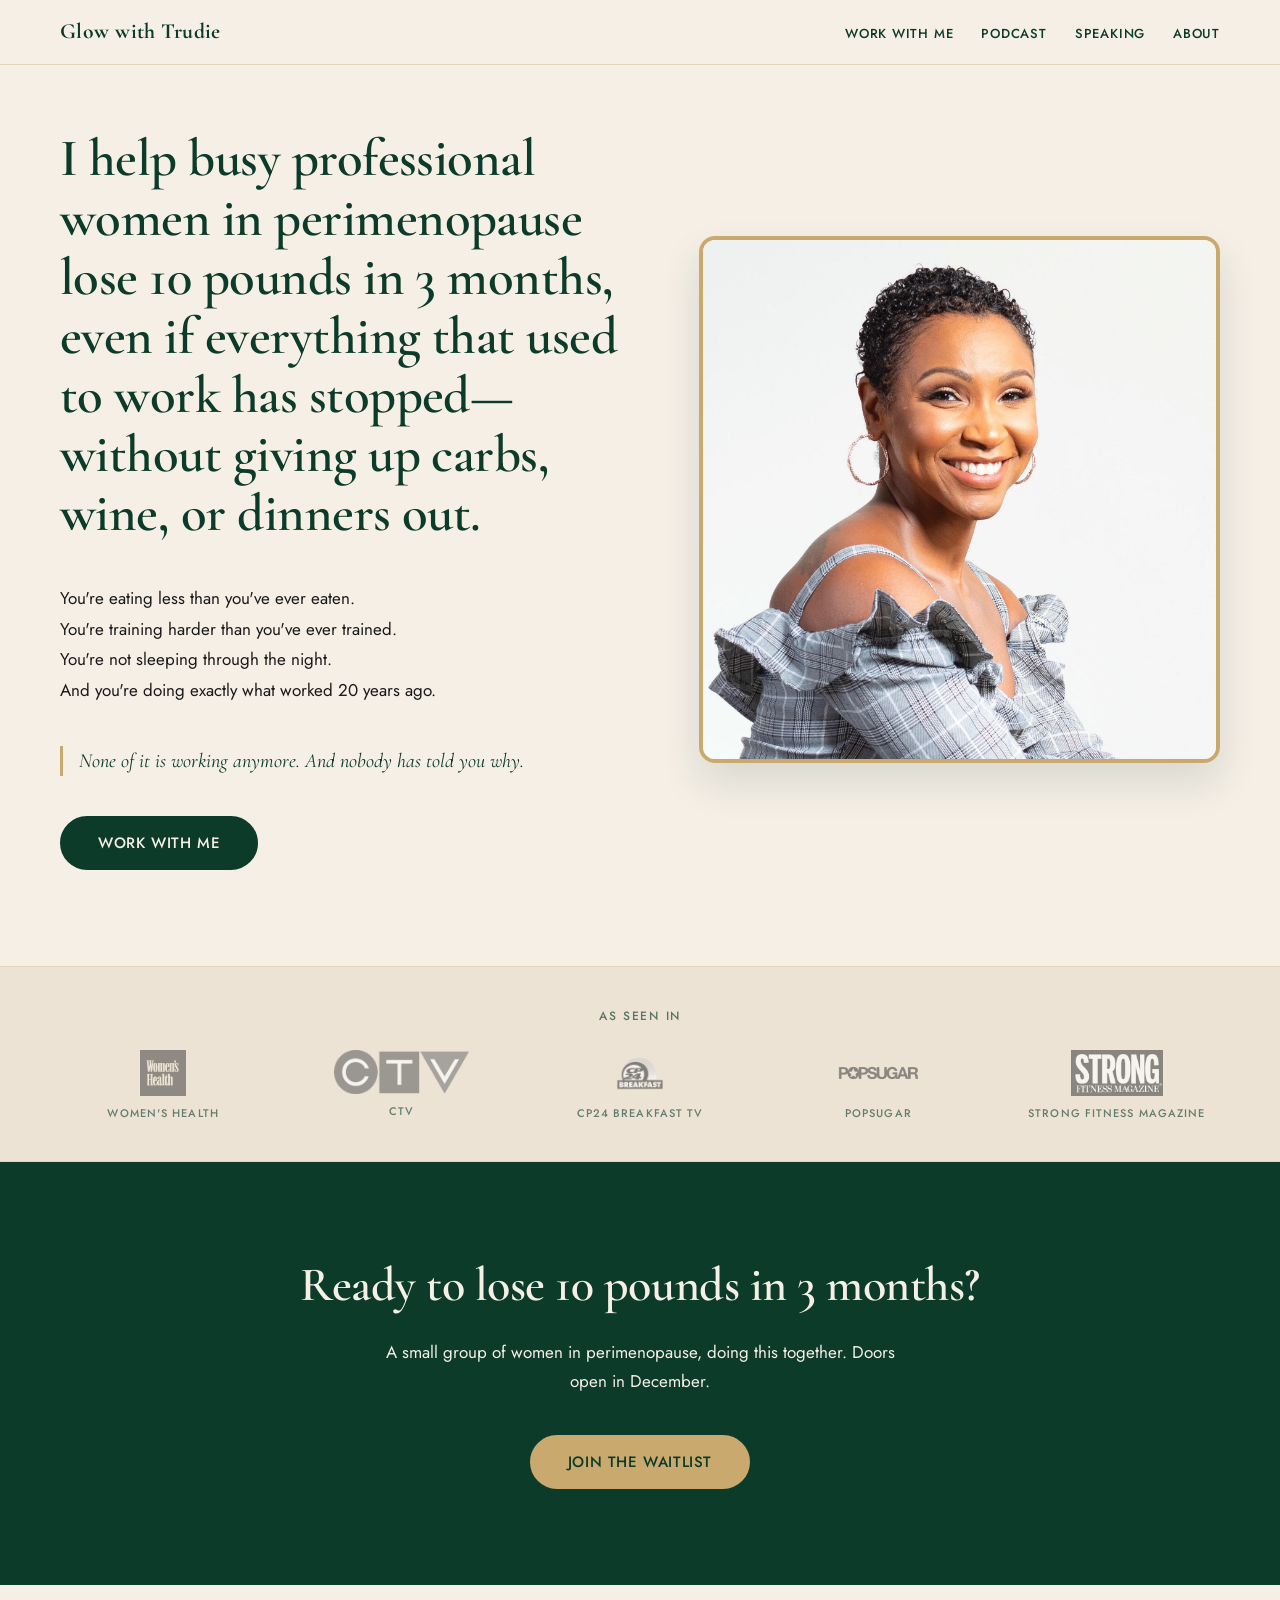
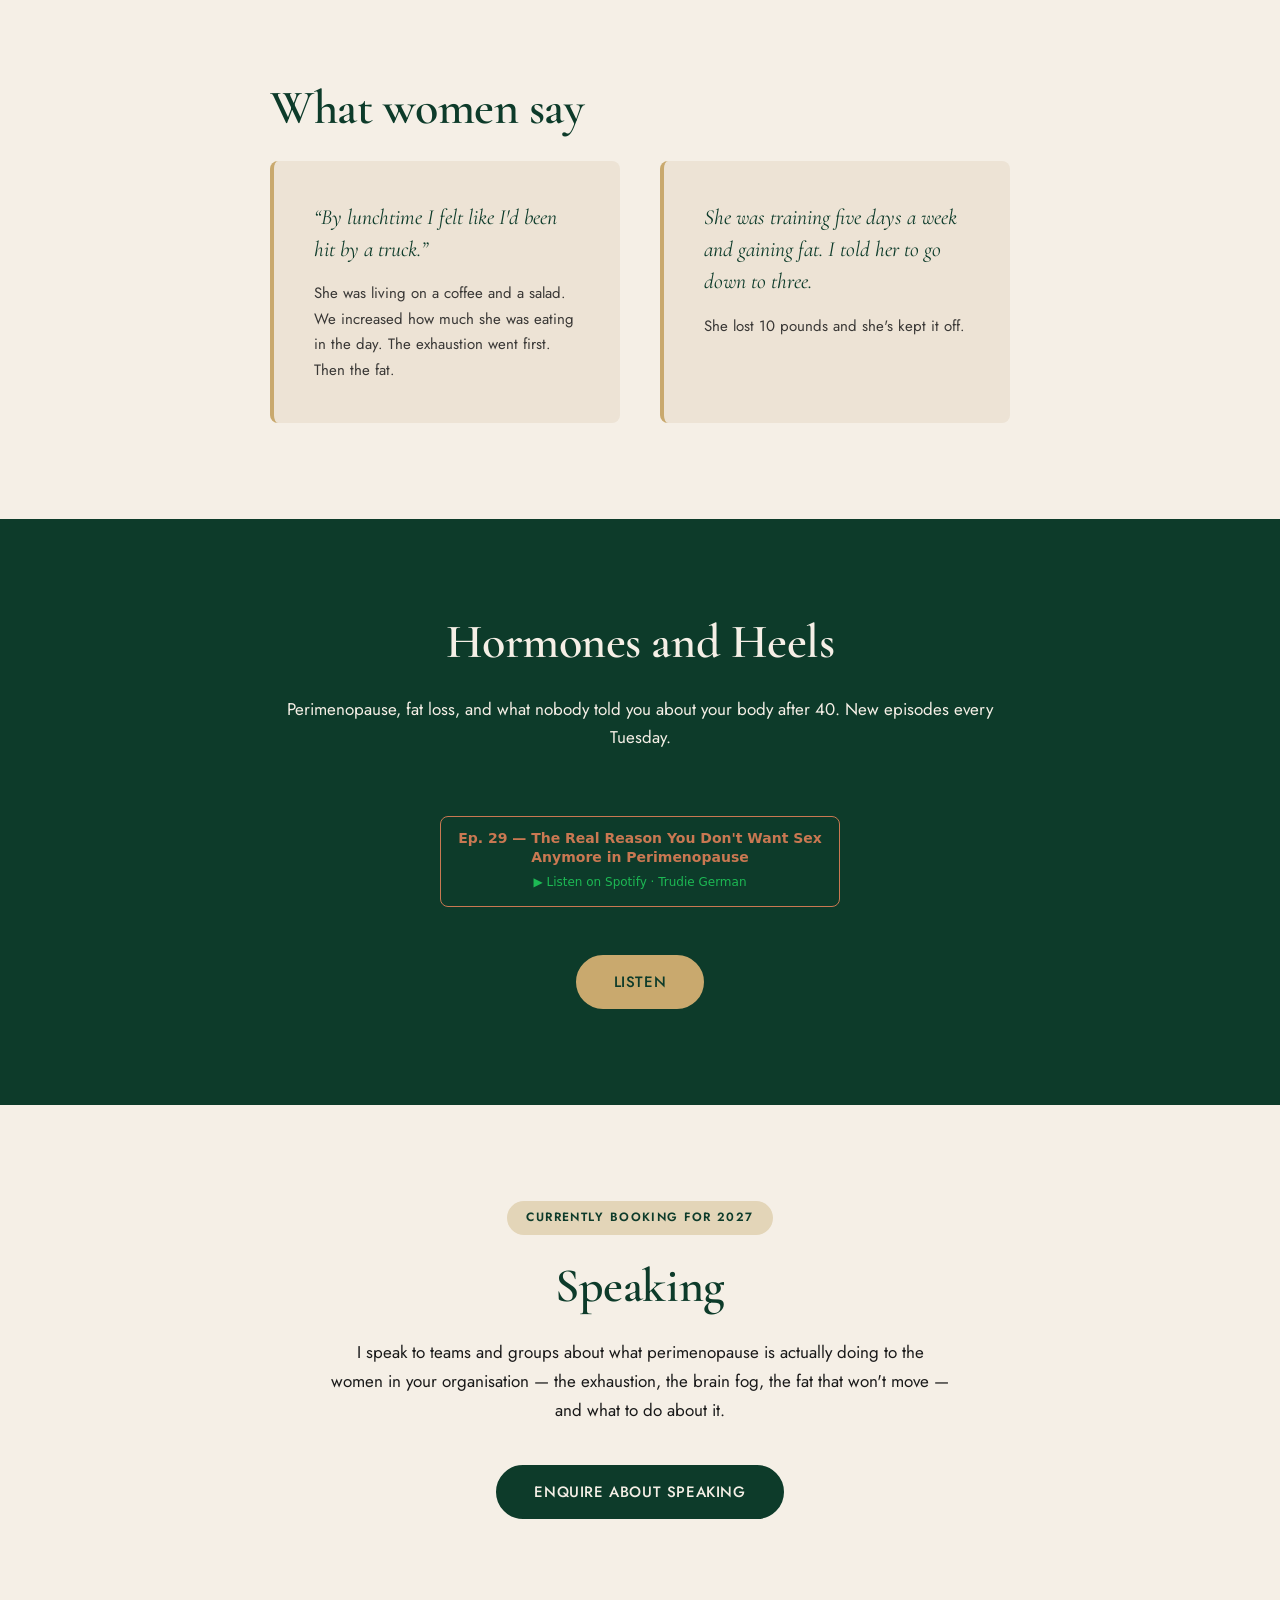
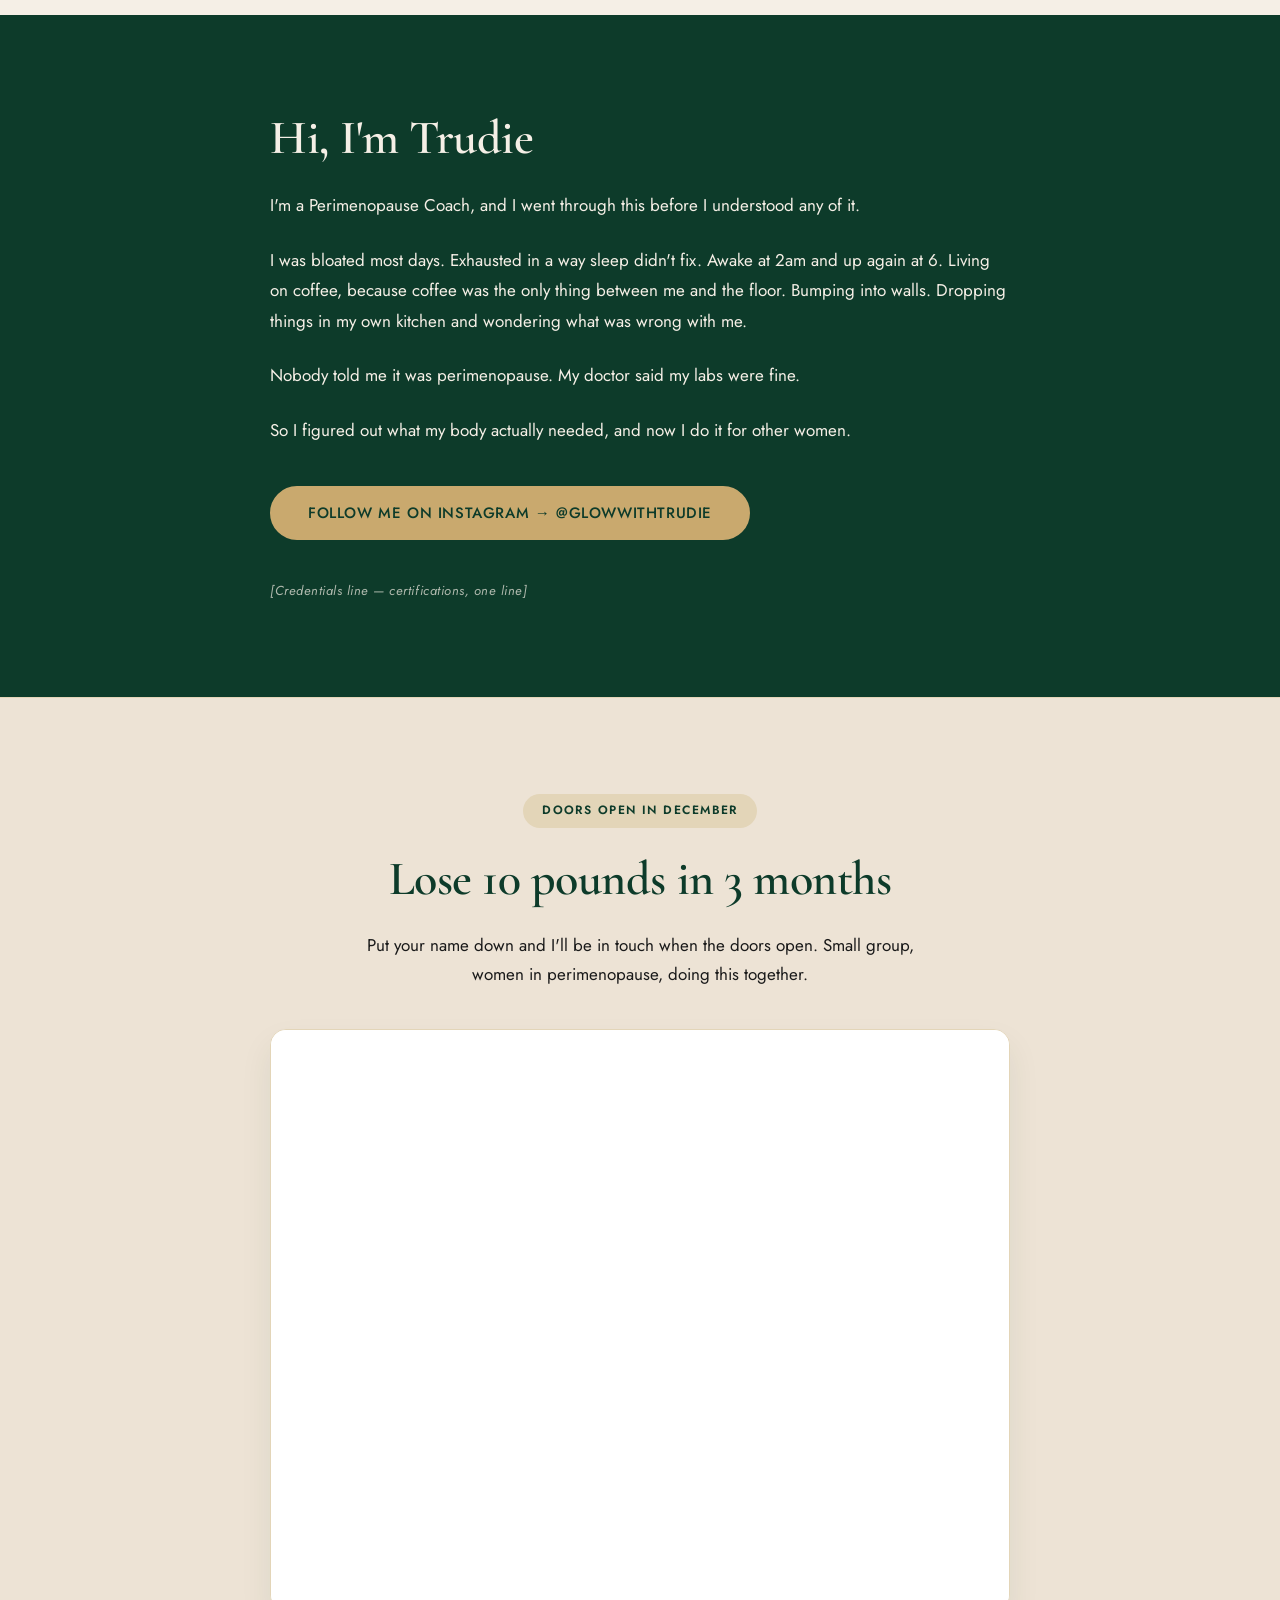
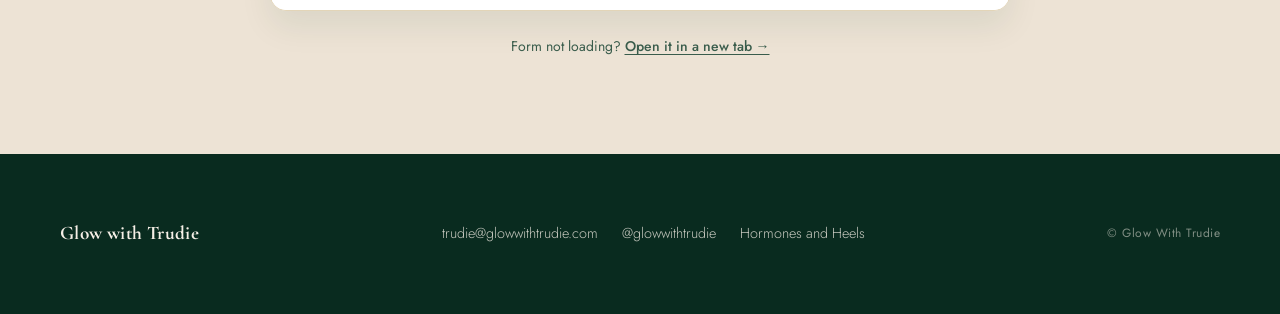
==== index.html @ 0bc94baf "Add files via upload" ====
<!DOCTYPE html>
<html lang="en">
<head>
  <meta charset="UTF-8" />
  <meta name="viewport" content="width=device-width, initial-scale=1.0" />
  <title>Glow With Trudie — Perimenopause Coaching for Busy Professional Women</title>
  <meta name="description" content="Perimenopause coaching for busy professional women who are eating less and gaining fat. Lose 10 pounds in 3 months without giving up carbs, wine or dinners out." />

  <!-- Google Fonts -->
  <link rel="preconnect" href="https://fonts.googleapis.com" />
  <link rel="preconnect" href="https://fonts.gstatic.com" crossorigin />
  <link href="https://fonts.googleapis.com/css2?family=Cormorant+Garamond:ital,wght@0,400;0,600;0,700;1,400&family=Jost:wght@300;400;500;600&display=swap" rel="stylesheet" />

  <link rel="stylesheet" href="styles.css" />
</head>
<body>

  <!-- ========== NAVIGATION ========== -->
  <header class="site-header">
    <nav class="nav container" aria-label="Main navigation">
      <a href="#hero" class="nav-logo">Glow with Trudie</a>
      <button class="nav-toggle" aria-label="Toggle menu" aria-expanded="false">
        <span></span><span></span><span></span>
      </button>
      <ul class="nav-links" id="navLinks">
        <li><a href="#work-with-me">Work with me</a></li>
        <li><a href="#podcast">Podcast</a></li>
        <li><a href="#speaking">Speaking</a></li>
        <li><a href="#about">About</a></li>
      </ul>
    </nav>
  </header>

  <main>

    <!-- ========== 1 · HERO ========== -->
    <section class="hero" id="hero">
      <div class="container hero-grid">

        <div class="hero-copy">
          <h1 class="hero-headline">
            I help busy professional women in perimenopause lose 10 pounds in 3 months, even if everything that used to work has stopped&mdash;without giving up carbs, wine, or dinners out.
          </h1>

          <div class="hero-pain-points">
            <p>You're eating less than you've ever eaten.</p>
            <p>You're training harder than you've ever trained.</p>
            <p>You're not sleeping through the night.</p>
            <p>And you're doing exactly what worked 20 years ago.</p>
          </div>

          <p class="hero-close">None of it is working anymore. And nobody has told you why.</p>

          <a href="#join-form" class="btn btn-primary">Work with me</a>
        </div>

        <div class="hero-image">
          <img src="trudie.jpg" alt="Trudie, Perimenopause Coach" loading="eager" />
        </div>

      </div>
    </section>

    <!-- ========== 2 · AS SEEN IN ========== -->
    <section class="as-seen-in">
      <div class="container">
        <p class="as-seen-in-label">As seen in</p>

        <div class="logo-row">
          <figure class="logo-figure">
            <img class="logo-item" src="womens-health-mag.png" alt="Women's Health" loading="lazy" decoding="async" />
            <figcaption>Women's Health</figcaption>
          </figure>

          <figure class="logo-figure">
            <img class="logo-item" src="CTV.png" alt="CTV" loading="lazy" decoding="async" />
            <figcaption>CTV</figcaption>
          </figure>

          <figure class="logo-figure">
            <img class="logo-item" src="cp24_breakfast.png" alt="CP24 Breakfast TV" loading="lazy" decoding="async" />
            <figcaption>CP24 Breakfast TV</figcaption>
          </figure>

          <figure class="logo-figure">
            <img class="logo-item" src="PopSugar-Logo.png" alt="PopSugar" loading="lazy" decoding="async" />
            <figcaption>PopSugar</figcaption>
          </figure>

          <figure class="logo-figure">
            <img class="logo-item" src="strong_fitness.png" alt="Strong Fitness Magazine" loading="lazy" decoding="async" />
            <figcaption>Strong Fitness Magazine</figcaption>
          </figure>
        </div>
      </div>
    </section>

    <!-- ========== 3 · WORK WITH ME ========== -->
    <section class="work-with-me section-green" id="work-with-me">
      <div class="container narrow">
        <h2 class="section-headline">Ready to lose 10 pounds in 3 months?</h2>
        <p class="section-body">
          A small group of women in perimenopause, doing this together. Doors open in December.
        </p>
        <a href="#join-form" class="btn btn-primary">Join the waitlist</a>
      </div>
    </section>

    <!-- ========== 4 · WHAT WOMEN SAY ========== -->
    <section class="testimonials" id="testimonials">
      <div class="container narrow">
        <h2 class="section-headline">What women say</h2>

        <div class="testimonial-grid">
          <figure class="testimonial-card">
            <blockquote>
              &ldquo;By lunchtime I felt like I'd been hit by a truck.&rdquo;
            </blockquote>
            <figcaption>
              She was living on a coffee and a salad. We increased how much she was eating in the day. The exhaustion went first. Then the fat.
            </figcaption>
          </figure>

          <figure class="testimonial-card">
            <blockquote>
              She was training five days a week and gaining fat. I told her to go down to three.
            </blockquote>
            <figcaption>
              She lost 10 pounds and she's kept it off.
            </figcaption>
          </figure>
        </div>
      </div>
    </section>

    <!-- ========== 5 · HORMONES AND HEELS ========== -->
    <section class="podcast section-green" id="podcast">
      <div class="container narrow">
        <h2 class="section-headline">Hormones and Heels</h2>
        <p class="section-body">
          Perimenopause, fat loss, and what nobody told you about your body after 40. New episodes every Tuesday.
        </p>

        <!-- Latest episode card (live link to Spotify) -->
        <div class="podcast-episode">
          <div style="display:flex; justify-content:center; padding:24px 16px;">
            <a href="https://creators.spotify.com/pod/profile/trudie-german1/episodes/Episode--29-The-Real-Reason-You-Dont-Want-Sex-Anymore-in-Perimenopause-Its-Not-What-You-Think-e3mso1c" target="_blank" rel="noopener" style="display:block; padding:12px 16px; border:1px solid #c97852; border-radius:8px;
                      font-family:system-ui,sans-serif; text-decoration:none; color:#c97852;
                      width:100%; max-width:400px; box-sizing:border-box;">
              <strong style="display:block; font-size:14px; line-height:1.3;">
                Ep. 29 — The Real Reason You Don't Want Sex Anymore in Perimenopause
              </strong>
              <span style="font-size:12px; color:#1DB954;">
                ▶ Listen on Spotify · Trudie German
              </span>
            </a>
          </div>
        </div>

        <a href="https://podcasts.apple.com/us/podcast/empowering-women-in-menopause/id1722339978"
           class="btn btn-gold"
           target="_blank"
           rel="noopener">Listen</a>
      </div>
    </section>

    <!-- ========== 6 · SPEAKING ========== -->
    <section class="speaking" id="speaking">
      <div class="container narrow">
        <p class="availability-badge">Currently booking for 2027</p>
        <h2 class="section-headline">Speaking</h2>
        <p class="section-body">
          I speak to teams and groups about what perimenopause is actually doing to the women in your organisation &mdash; the exhaustion, the brain fog, the fat that won't move &mdash; and what to do about it.
        </p>
        <a href="mailto:trudie@glowwithtrudie.com?subject=Speaking%20Enquiry" class="btn btn-primary">Enquire about speaking</a>
      </div>
    </section>

    <!-- ========== 7 · HI, I'M TRUDIE ========== -->
    <section class="about section-green" id="about">
      <div class="container narrow">
        <h2 class="section-headline">Hi, I'm Trudie</h2>

        <div class="about-story">
          <p>I'm a Perimenopause Coach, and I went through this before I understood any of it.</p>
          <p>
            I was bloated most days. Exhausted in a way sleep didn't fix. Awake at 2am and up again at 6. Living on coffee, because coffee was the only thing between me and the floor. Bumping into walls. Dropping things in my own kitchen and wondering what was wrong with me.
          </p>
          <p>
            Nobody told me it was perimenopause. My doctor said my labs were fine.
          </p>
          <p>
            So I figured out what my body actually needed, and now I do it for other women.
          </p>
        </div>

        <a href="https://instagram.com/glowwithtrudie" class="btn btn-gold" target="_blank" rel="noopener">Follow me on Instagram &rarr; @glowwithtrudie</a>

        <p class="credentials-line">
          <!-- Replace with actual credentials, e.g. Certified Perimenopause Coach · NASM-CPT · Precision Nutrition L1 -->
          [Credentials line &mdash; certifications, one line]
        </p>
      </div>
    </section>

    <!-- ========== 8 · JOIN THE WAITLIST (FORM EMBED) ========== -->
    <section class="join-section" id="join-form">
      <div class="container narrow">
        <p class="availability-badge">Doors open in December</p>
        <h2 class="section-headline">Lose 10 pounds in 3 months</h2>
        <p class="section-body">
          Put your name down and I'll be in touch when the doors open. Small group, women in perimenopause, doing this together.
        </p>

        <div class="form-embed">
          <iframe
            src="https://glow-with-trudie.kit.com/lose-10lbs-in-3months"
            title="Join the Glow With Trudie waitlist"
            loading="lazy"
            referrerpolicy="no-referrer-when-downgrade"
            allowtransparency="true"></iframe>
        </div>

        <p class="form-fallback">
          Form not loading?
          <a href="https://glow-with-trudie.kit.com/lose-10lbs-in-3months"
             target="_blank"
             rel="noopener">Open it in a new tab &rarr;</a>
        </p>
      </div>
    </section>

  </main>

  <!-- ========== 9 · FOOTER ========== -->
  <footer class="site-footer">
    <div class="container footer-grid">
      <div class="footer-brand">
        <p class="footer-logo">Glow with Trudie</p>
      </div>
      <div class="footer-links">
        <a href="mailto:trudie@glowwithtrudie.com">trudie@glowwithtrudie.com</a>
        <a href="https://instagram.com/glowwithtrudie" target="_blank" rel="noopener">@glowwithtrudie</a>
        <a href="#podcast">Hormones and Heels</a>
      </div>
      <p class="footer-copy">&copy; Glow With Trudie</p>
    </div>
  </footer>

  <script>
    // Simple mobile nav toggle
    const toggle = document.querySelector('.nav-toggle');
    const links  = document.getElementById('navLinks');
    toggle.addEventListener('click', () => {
      const open = links.classList.toggle('open');
      toggle.setAttribute('aria-expanded', open);
    });

    // Close mobile menu after clicking a link
    links.querySelectorAll('a').forEach(link => {
      link.addEventListener('click', () => {
        links.classList.remove('open');
        toggle.setAttribute('aria-expanded', false);
      });
    });
  </script>
</body>
</html>
---- styles.css ----
/* ============================================================
   GLOW WITH TRUDIE — Landing Page Styles
   Brand: Forest Green #0D3B2A · Warm Gold #C9A96E · Soft Cream #F5EFE6
   Type:  Cormorant Garamond (headlines) · Jost (body/UI)
   ============================================================ */

/* ---------- 1. RESET & TOKENS ---------- */
*,
*::before,
*::after {
  box-sizing: border-box;
  margin: 0;
  padding: 0;
}

:root {
  --forest: #0D3B2A;
  --forest-deep: #092B1F;
  --gold: #C9A96E;
  --gold-soft: #E3D5B8;
  --cream: #F5EFE6;
  --cream-dark: #EDE3D5;
  --ink: #1A1A1A;

  --font-display: "Cormorant Garamond", Georgia, serif;
  --font-body: "Jost", "Helvetica Neue", Arial, sans-serif;

  --container: 1200px;
  --container-narrow: 780px;

  --radius: 8px;
  --radius-lg: 16px;

  --space-xs: 0.5rem;
  --space-sm: 1rem;
  --space-md: 1.5rem;
  --space-lg: 2.5rem;
  --space-xl: 4rem;
  --space-2xl: 6rem;

  --transition: 0.25s ease;
}

html {
  scroll-behavior: smooth;
}

body {
  font-family: var(--font-body);
  font-weight: 400;
  font-size: 1.0625rem;
  line-height: 1.65;
  color: var(--ink);
  background-color: var(--cream);
  -webkit-font-smoothing: antialiased;
}

img {
  max-width: 100%;
  height: auto;
  display: block;
}

a {
  color: inherit;
  text-decoration: none;
}

/* Offset for the sticky header when jumping to an anchor */
section[id],
[id="join-form"] {
  scroll-margin-top: 86px;
}

/* ---------- 2. UTILITIES ---------- */
.container {
  width: 100%;
  max-width: var(--container);
  margin-inline: auto;
  padding-inline: 1.25rem;
}

.narrow {
  max-width: var(--container-narrow);
}

.section-green {
  background-color: var(--forest);
  color: var(--cream);
}

.section-green .section-headline,
.section-green .section-body {
  color: var(--cream);
}

.section-headline {
  font-family: var(--font-display);
  font-weight: 600;
  font-size: clamp(2rem, 5vw, 3rem);
  line-height: 1.15;
  letter-spacing: -0.01em;
  margin-bottom: var(--space-md);
  color: var(--forest);
}

.section-body {
  font-size: 1.0625rem;
  line-height: 1.7;
  margin-bottom: var(--space-lg);
  color: var(--ink);
}

/* ---------- 3. BUTTONS ---------- */
.btn {
  display: inline-block;
  font-family: var(--font-body);
  font-weight: 500;
  font-size: 0.9375rem;
  letter-spacing: 0.04em;
  text-transform: uppercase;
  padding: 1rem 2.25rem;
  border-radius: 50px;
  border: 2px solid transparent;
  cursor: pointer;
  transition: background-color var(--transition), color var(--transition),
              border-color var(--transition), transform var(--transition);
  text-align: center;
  line-height: 1.2;
}

.btn:hover {
  transform: translateY(-2px);
}

.btn-primary {
  background-color: var(--forest);
  color: var(--cream);
  border-color: var(--forest);
}

.btn-primary:hover {
  background-color: var(--forest-deep);
  border-color: var(--forest-deep);
}

.section-green .btn-primary {
  background-color: var(--gold);
  color: var(--forest);
  border-color: var(--gold);
}

.section-green .btn-primary:hover {
  background-color: #d6b97e;
  border-color: #d6b97e;
}

.btn-gold {
  background-color: var(--gold);
  color: var(--forest);
  border-color: var(--gold);
}

.btn-gold:hover {
  background-color: #d6b97e;
  border-color: #d6b97e;
}

/* ---------- 4. NAVIGATION ---------- */
.site-header {
  position: sticky;
  top: 0;
  z-index: 100;
  background-color: var(--cream);
  border-bottom: 1px solid var(--gold-soft);
}

.nav {
  display: flex;
  align-items: center;
  justify-content: space-between;
  padding-block: 0.9rem;
}

.nav-logo {
  font-family: var(--font-display);
  font-weight: 700;
  font-size: 1.35rem;
  letter-spacing: 0.02em;
  color: var(--forest);
}

.nav-links {
  list-style: none;
  display: flex;
  gap: 1.75rem;
}

.nav-links a {
  font-family: var(--font-body);
  font-weight: 500;
  font-size: 0.8125rem;
  letter-spacing: 0.06em;
  text-transform: uppercase;
  color: var(--forest);
  transition: color var(--transition);
  position: relative;
}

.nav-links a::after {
  content: "";
  position: absolute;
  left: 0;
  bottom: -4px;
  width: 0;
  height: 2px;
  background-color: var(--gold);
  transition: width var(--transition);
}

.nav-links a:hover {
  color: var(--gold);
}

.nav-links a:hover::after {
  width: 100%;
}

/* Mobile menu toggle */
.nav-toggle {
  display: none;
  flex-direction: column;
  gap: 5px;
  background: none;
  border: none;
  cursor: pointer;
  padding: 0.4rem;
}

.nav-toggle span {
  display: block;
  width: 24px;
  height: 2px;
  background-color: var(--forest);
  transition: var(--transition);
}

/* ---------- 5. HERO ---------- */
.hero {
  background-color: var(--cream);
  padding-block: var(--space-xl) var(--space-2xl);
}

.hero-grid {
  display: grid;
  grid-template-columns: 1fr;
  gap: var(--space-lg);
  align-items: center;
}

.hero-headline {
  font-family: var(--font-display);
  font-weight: 600;
  font-size: clamp(1.9rem, 4.8vw, 3.1rem);
  line-height: 1.12;
  letter-spacing: -0.01em;
  color: var(--forest);
  margin-bottom: var(--space-lg);
}

.hero-pain-points {
  margin-bottom: var(--space-lg);
}

.hero-pain-points p {
  font-family: var(--font-body);
  font-size: 1.0625rem;
  line-height: 1.8;
  color: var(--ink);
}

.hero-close {
  font-family: var(--font-display);
  font-style: italic;
  font-size: 1.25rem;
  line-height: 1.5;
  color: var(--forest);
  margin-bottom: var(--space-lg);
  padding-left: 1rem;
  border-left: 3px solid var(--gold);
}

.hero-image {
  order: -1; /* photo above the fold on mobile */
}

.hero-image img {
  width: 100%;
  max-height: 520px;
  object-fit: cover;
  object-position: center top;
  border-radius: var(--radius-lg);
  border: 4px solid var(--gold);
  box-shadow: 0 20px 40px rgba(13, 59, 42, 0.12);
}

/* ---------- 6. AS SEEN IN ---------- */
.as-seen-in {
  background-color: var(--cream-dark);
  padding-block: var(--space-lg);
  border-top: 1px solid var(--gold-soft);
  border-bottom: 1px solid var(--gold-soft);
}

.as-seen-in-label {
  text-align: center;
  font-family: var(--font-body);
  font-size: 0.75rem;
  font-weight: 500;
  letter-spacing: 0.14em;
  text-transform: uppercase;
  color: var(--forest);
  opacity: 0.65;
  margin-bottom: var(--space-md);
}

/* Label → logo → outlet name, per logo */
.logo-row {
  display: grid;
  grid-template-columns: repeat(2, minmax(0, 1fr));
  gap: 1.75rem 1.5rem;
  align-items: start;
  justify-items: center;
}

.logo-figure {
  display: flex;
  flex-direction: column;
  align-items: center;
  gap: 0.6rem;
  width: 100%;
  text-align: center;
}

.logo-item {
  width: 100%;
  max-width: 150px;
  max-height: 50px;
  height: auto;
  object-fit: contain;
  filter: grayscale(1);
  opacity: 0.6;
  transition: opacity var(--transition);
}

.logo-figure:hover .logo-item {
  opacity: 0.95;
}

.logo-figure figcaption {
  font-family: var(--font-body);
  font-size: 0.6875rem;
  font-weight: 500;
  letter-spacing: 0.1em;
  text-transform: uppercase;
  line-height: 1.4;
  color: var(--forest);
  opacity: 0.6;
}

/* ---------- 7. WORK WITH ME ---------- */
.work-with-me {
  padding-block: var(--space-2xl);
  text-align: center;
}

.work-with-me .section-body {
  max-width: 540px;
  margin-inline: auto;
}

/* ---------- 8. TESTIMONIALS ---------- */
.testimonials {
  padding-block: var(--space-2xl);
  background-color: var(--cream);
}

.testimonial-grid {
  display: grid;
  grid-template-columns: 1fr;
  gap: var(--space-lg);
}

.testimonial-card {
  background-color: var(--cream-dark);
  border-left: 4px solid var(--gold);
  border-radius: var(--radius);
  padding: var(--space-lg);
}

.testimonial-card blockquote {
  font-family: var(--font-display);
  font-style: italic;
  font-size: 1.35rem;
  line-height: 1.5;
  color: var(--forest);
  margin-bottom: var(--space-sm);
}

.testimonial-card figcaption {
  font-family: var(--font-body);
  font-size: 0.9375rem;
  line-height: 1.7;
  color: var(--ink);
  opacity: 0.85;
}

/* ---------- 9. PODCAST ---------- */
.podcast {
  padding-block: var(--space-2xl);
  text-align: center;
}

.podcast-episode {
  margin-bottom: var(--space-md);
}

/* ---------- 10. SPEAKING ---------- */
.speaking {
  padding-block: var(--space-2xl);
  background-color: var(--cream);
  text-align: center;
}

.availability-badge {
  display: inline-block;
  font-family: var(--font-body);
  font-size: 0.75rem;
  font-weight: 600;
  letter-spacing: 0.12em;
  text-transform: uppercase;
  color: var(--forest);
  background-color: var(--gold-soft);
  padding: 0.45rem 1.2rem;
  border-radius: 50px;
  margin-bottom: var(--space-md);
}

.speaking .section-body {
  max-width: 620px;
  margin-inline: auto;
}

/* ---------- 11. ABOUT ---------- */
.about {
  padding-block: var(--space-2xl);
}

.about-story {
  margin-bottom: var(--space-lg);
}

.about-story p {
  font-family: var(--font-body);
  font-size: 1.0625rem;
  line-height: 1.8;
  margin-bottom: var(--space-md);
}

.credentials-line {
  margin-top: var(--space-lg);
  font-size: 0.8125rem;
  letter-spacing: 0.04em;
  opacity: 0.7;
  font-style: italic;
}

/* ---------- 12. JOIN / FORM EMBED ---------- */
.join-section {
  padding-block: var(--space-2xl);
  background-color: var(--cream-dark);
  border-top: 1px solid var(--gold-soft);
  text-align: center;
}

.join-section .section-body {
  max-width: 560px;
  margin-inline: auto;
}

.form-embed {
  margin-top: var(--space-md);
  background-color: #ffffff;
  border: 1px solid var(--gold-soft);
  border-radius: var(--radius-lg);
  overflow: hidden;
  box-shadow: 0 16px 32px rgba(13, 59, 42, 0.08);
}

.form-embed iframe {
  display: block;
  width: 100%;
  min-height: 620px;
  border: 0;
  background-color: #ffffff;
}

.form-fallback {
  margin-top: var(--space-md);
  font-family: var(--font-body);
  font-size: 0.875rem;
  color: var(--forest);
  opacity: 0.8;
}

.form-fallback a {
  color: var(--forest);
  font-weight: 500;
  text-decoration: underline;
  text-underline-offset: 3px;
}

.form-fallback a:hover {
  color: var(--gold);
}

/* ---------- 13. FOOTER ---------- */
.site-footer {
  background-color: var(--forest-deep);
  color: var(--cream);
  padding-block: var(--space-xl);
  font-size: 0.9rem;
}

.footer-grid {
  display: flex;
  flex-direction: column;
  gap: var(--space-md);
  text-align: center;
  align-items: center;
}

.footer-logo {
  font-family: var(--font-display);
  font-weight: 700;
  font-size: 1.2rem;
  letter-spacing: 0.02em;
}

.footer-links {
  display: flex;
  flex-wrap: wrap;
  justify-content: center;
  gap: 0.75rem 1.5rem;
}

.footer-links a {
  color: var(--cream);
  opacity: 0.8;
  transition: opacity var(--transition);
  font-weight: 300;
}

.footer-links a:hover {
  opacity: 1;
  color: var(--gold);
}

.footer-copy {
  font-size: 0.75rem;
  opacity: 0.5;
  letter-spacing: 0.04em;
}

/* ---------- 14. MOBILE NAV (small screens) ---------- */
@media (max-width: 700px) {
  .nav-toggle {
    display: flex;
  }

  .nav-links {
    position: absolute;
    top: 100%;
    left: 0;
    right: 0;
    background-color: var(--cream);
    flex-direction: column;
    align-items: center;
    gap: 0;
    padding: 1rem 0;
    border-bottom: 1px solid var(--gold-soft);
    transform: translateY(-120%);
    opacity: 0;
    pointer-events: none;
    transition: transform var(--transition), opacity var(--transition);
  }

  .nav-links.open {
    transform: translateY(0);
    opacity: 1;
    pointer-events: auto;
  }

  .nav-links li {
    width: 100%;
    text-align: center;
  }

  .nav-links a {
    display: block;
    padding: 0.9rem 1rem;
    font-size: 0.875rem;
  }

  .form-embed iframe {
    min-height: 700px;
  }
}

/* ---------- 15. DESKTOP LAYOUT (≥ 768px) ---------- */
@media (min-width: 768px) {
  .hero-grid {
    grid-template-columns: 1fr 1fr;
    gap: var(--space-xl);
  }

  .hero-image {
    order: 0;
  }

  .hero-image img {
    max-height: 600px;
  }

  /* One greyscale row of five logo + caption pairs */
  .logo-row {
    grid-template-columns: repeat(5, minmax(0, 1fr));
    gap: clamp(1rem, 2.5vw, 2rem);
  }

  .logo-item {
    max-width: 135px;
    max-height: 46px;
  }

  .testimonial-grid {
    grid-template-columns: 1fr 1fr;
  }

  .footer-grid {
    flex-direction: row;
    justify-content: space-between;
    text-align: left;
  }

  .footer-links {
    justify-content: flex-start;
  }

  .section-headline {
    font-size: 3rem;
  }
}

/* ---------- 16. LARGE DESKTOP ---------- */
@media (min-width: 1024px) {
  .hero-grid {
    grid-template-columns: 1.05fr 0.95fr;
  }

  .hero-headline {
    font-size: 3.3rem;
  }

  .form-embed iframe {
    min-height: 580px;
  }
}

/* ---------- 17. REDUCED MOTION ---------- */
@media (prefers-reduced-motion: reduce) {
  *,
  *::before,
  *::after {
    animation-duration: 0.01ms !important;
    transition-duration: 0.01ms !important;
    scroll-behavior: auto !important;
  }
}
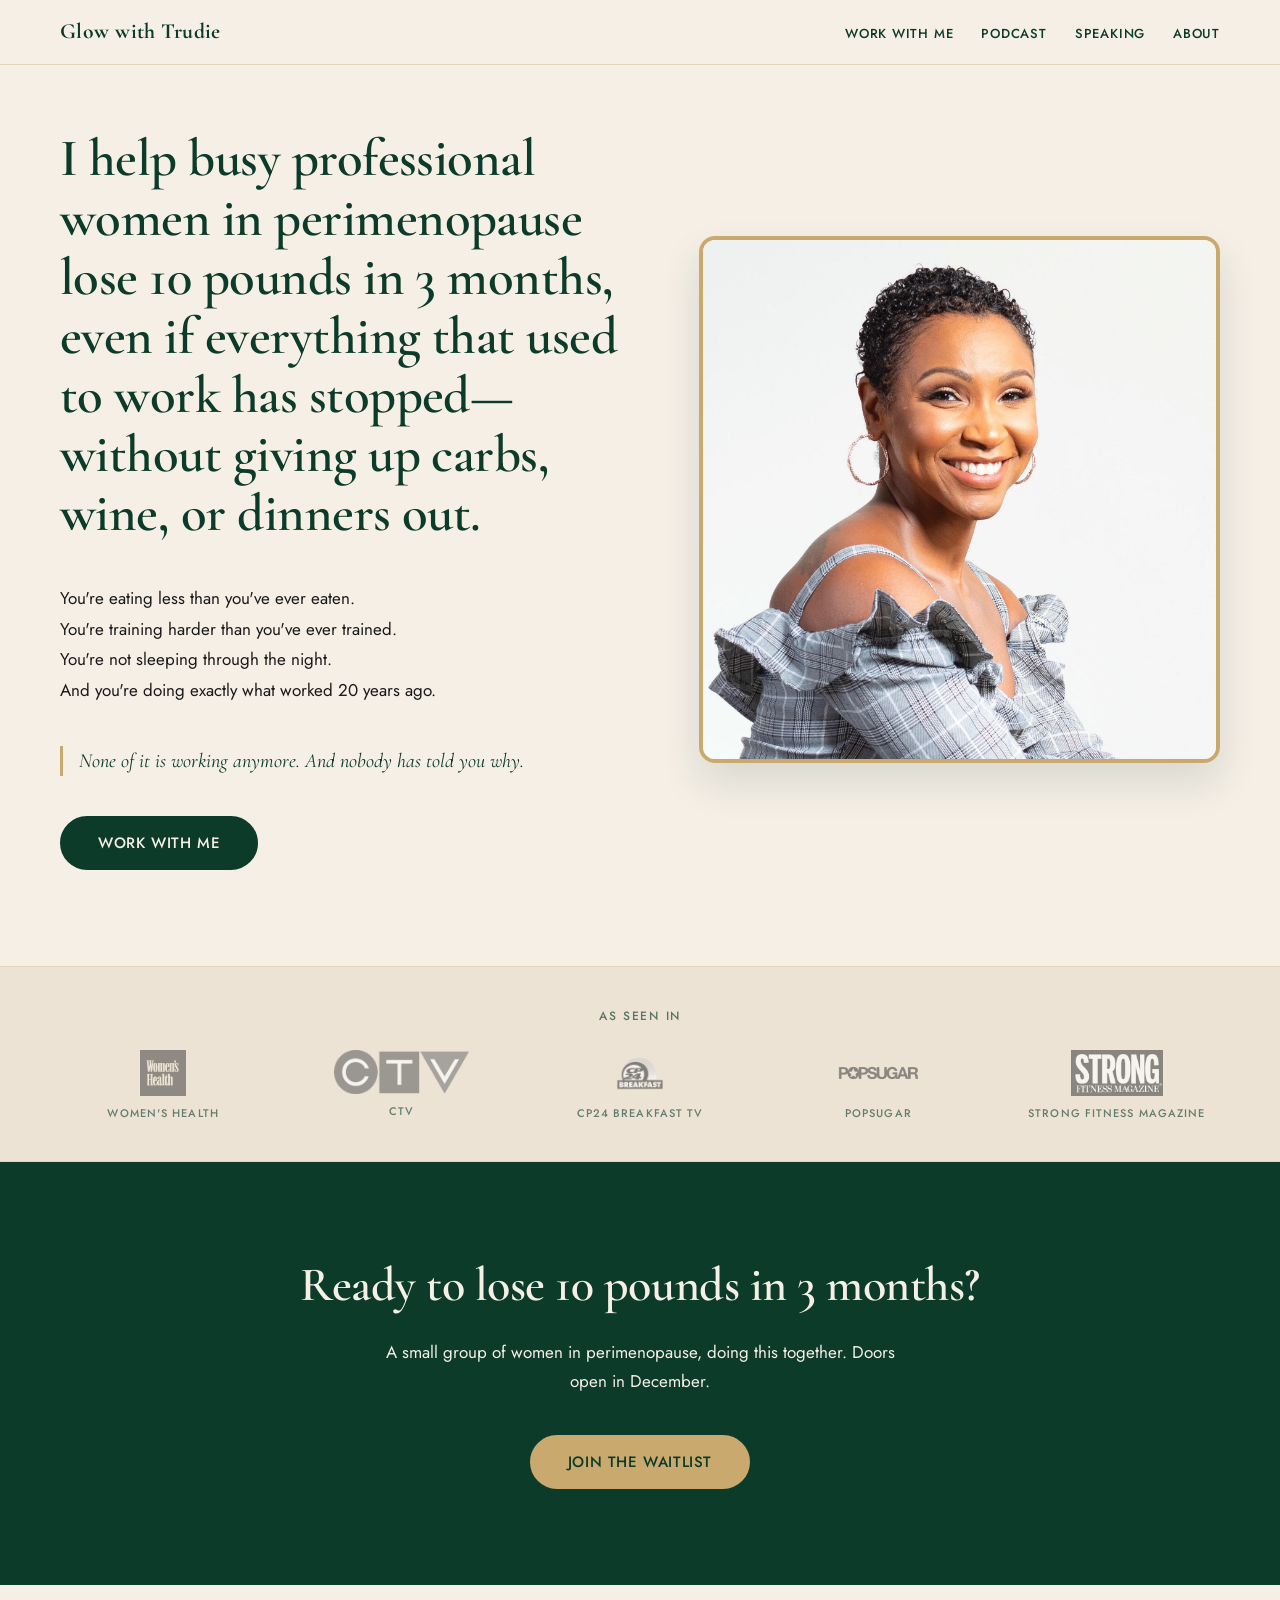
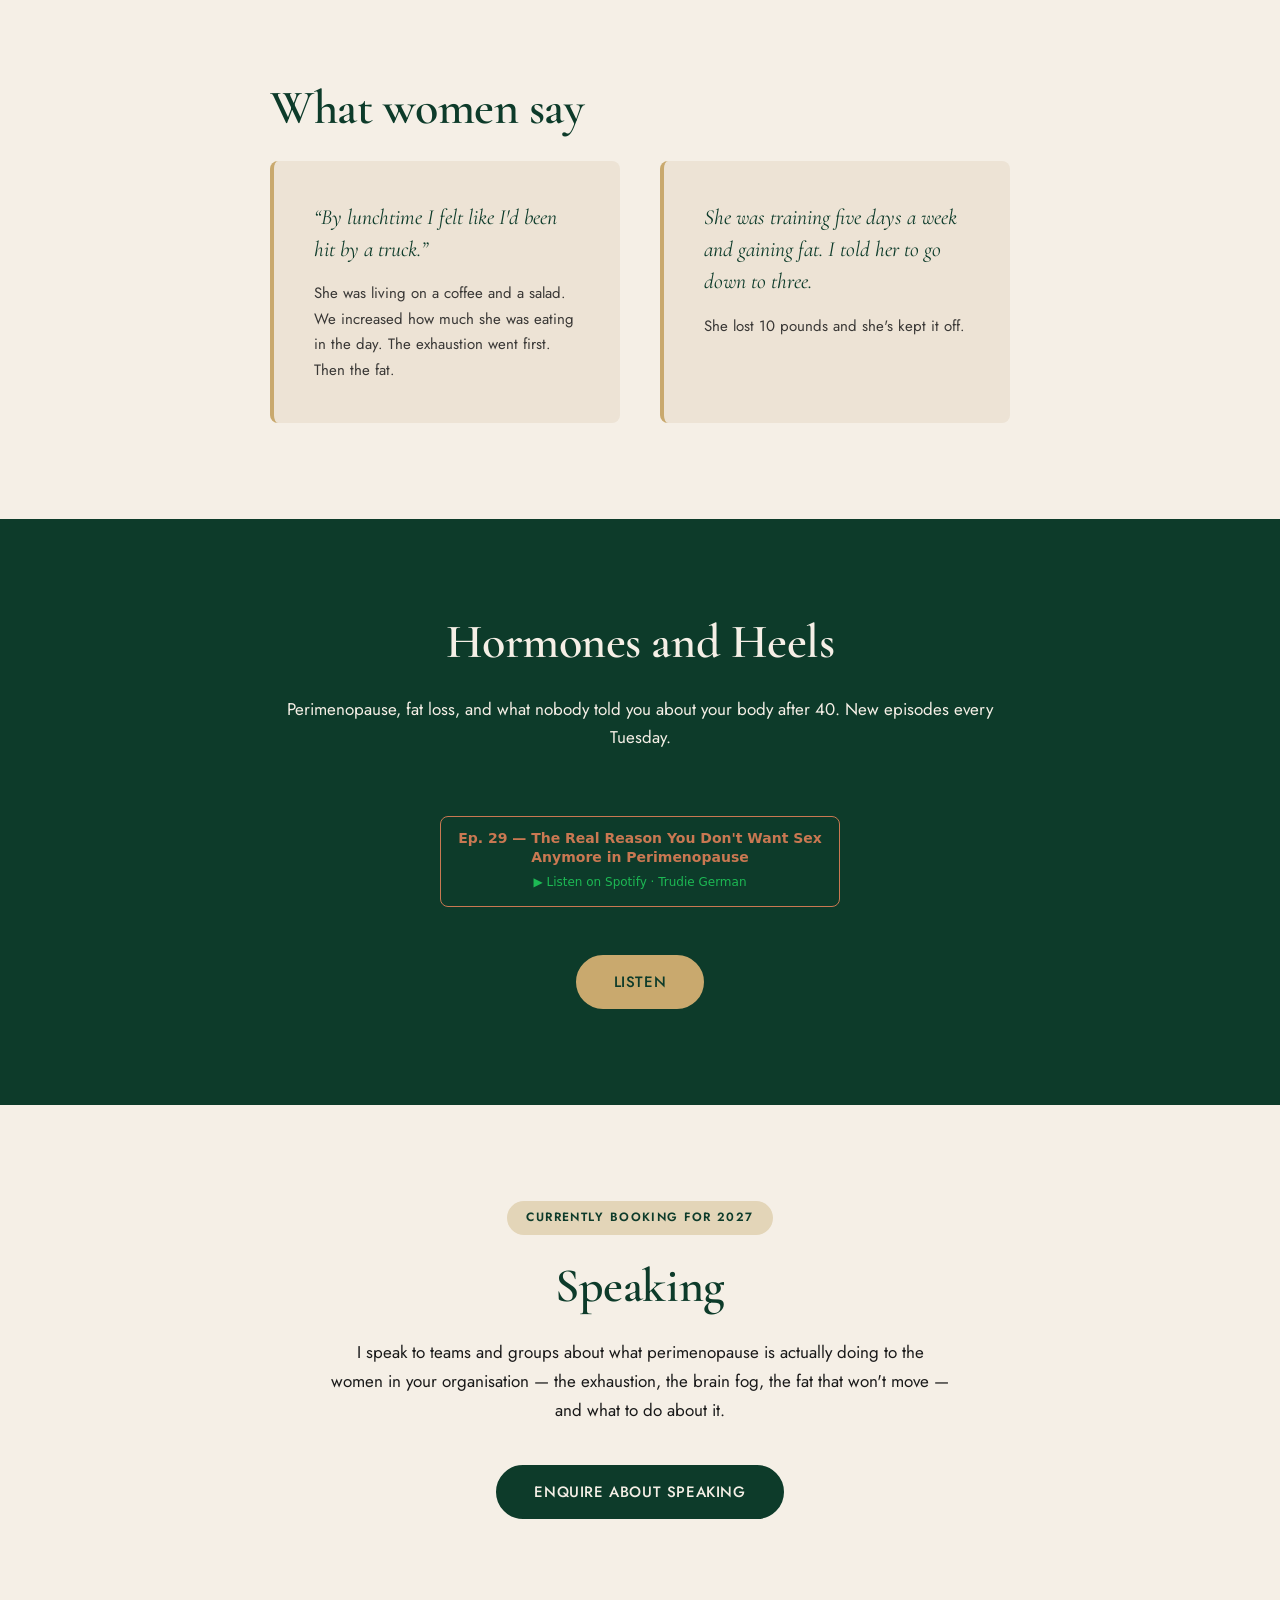
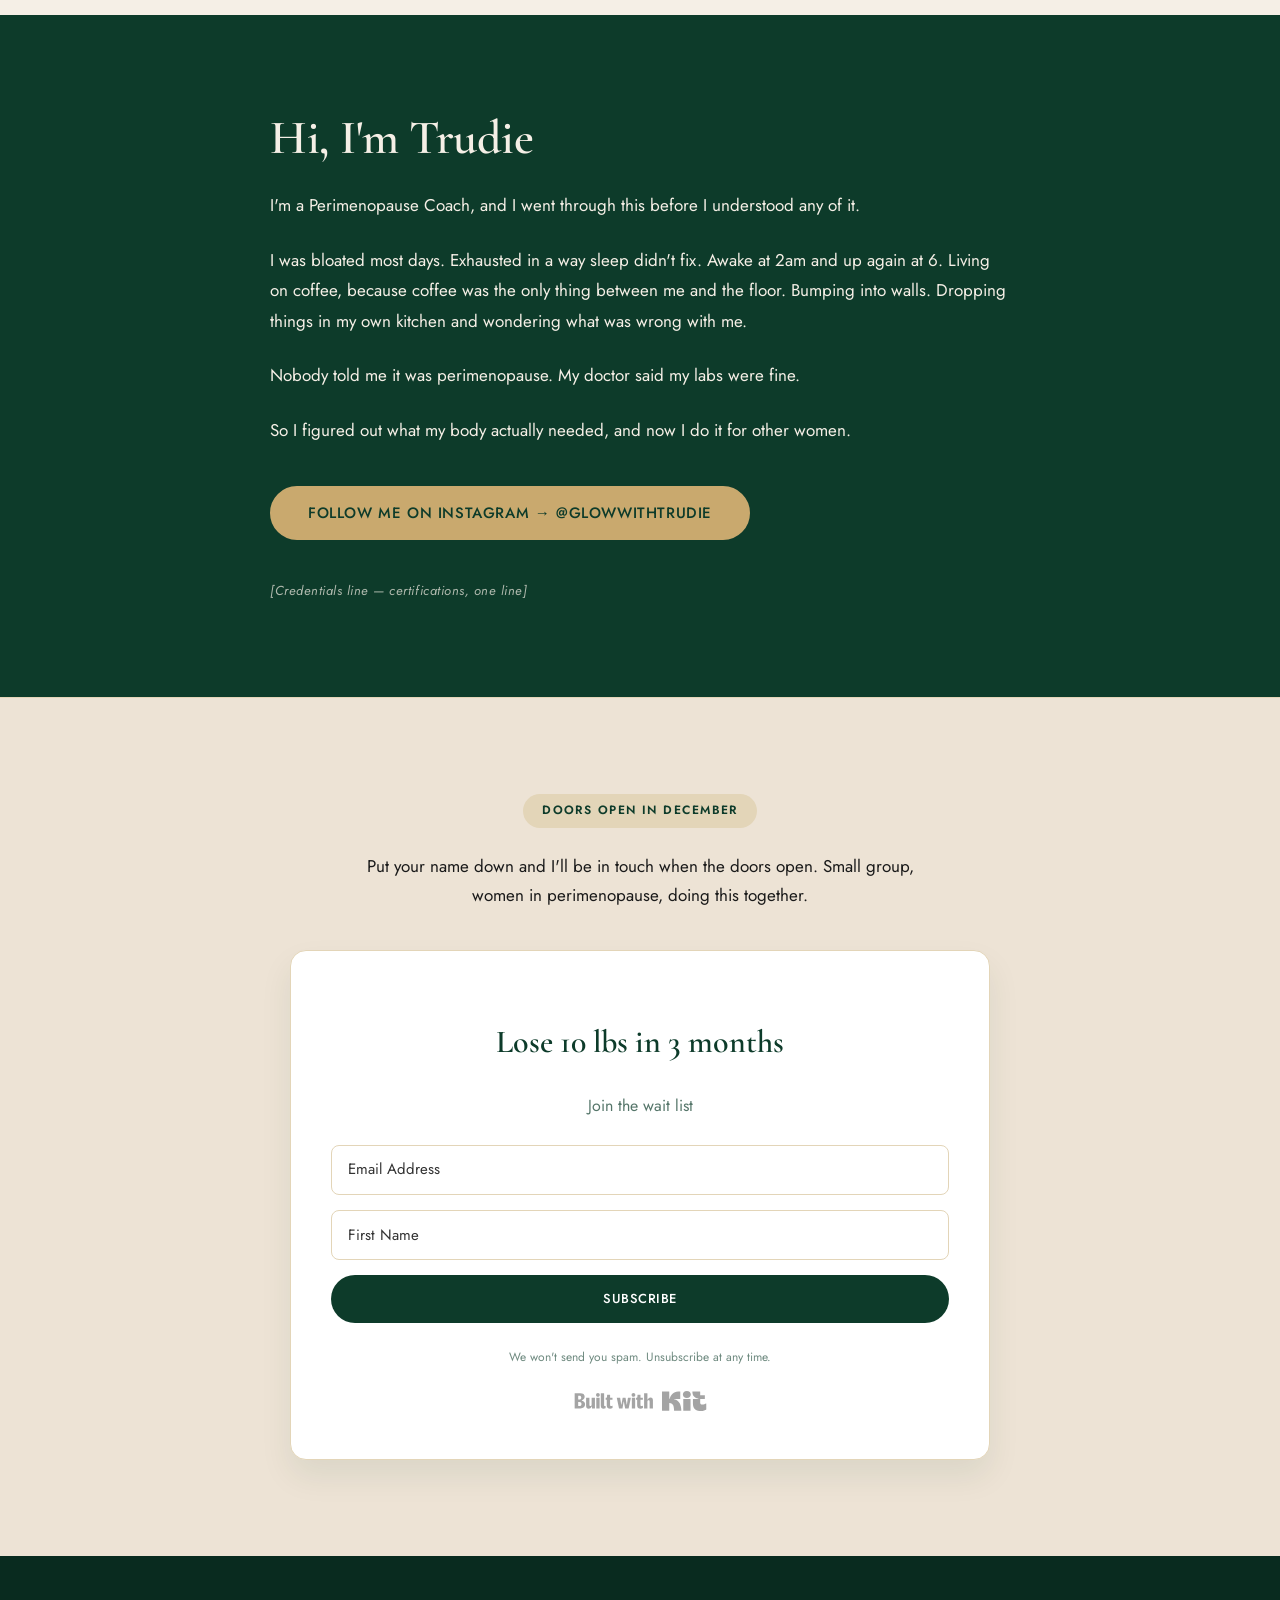
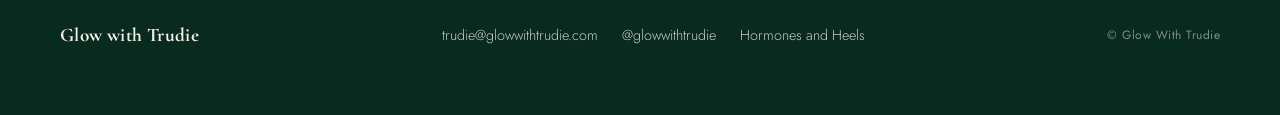
==== commit 1ff52f68: "Add files via upload" ====
--- a/index.html
+++ b/index.html
@@ -207,26 +207,50 @@
     <section class="join-section" id="join-form">
       <div class="container narrow">
         <p class="availability-badge">Doors open in December</p>
-        <h2 class="section-headline">Lose 10 pounds in 3 months</h2>
         <p class="section-body">
           Put your name down and I'll be in touch when the doors open. Small group, women in perimenopause, doing this together.
         </p>
 
         <div class="form-embed">
-          <iframe
-            src="https://glow-with-trudie.kit.com/lose-10lbs-in-3months"
-            title="Join the Glow With Trudie waitlist"
-            loading="lazy"
-            referrerpolicy="no-referrer-when-downgrade"
-            allowtransparency="true"></iframe>
-        </div>
-
-        <p class="form-fallback">
-          Form not loading?
-          <a href="https://glow-with-trudie.kit.com/lose-10lbs-in-3months"
-             target="_blank"
-             rel="noopener">Open it in a new tab &rarr;</a>
-        </p>
+          <script src="https://f.convertkit.com/ckjs/ck.5.js"></script>
+          <form action="https://app.kit.com/forms/10098773/subscriptions" style="background-color: rgb(249, 250, 251); border-radius: 4px;" class="seva-form formkit-form" method="post" data-sv-form="10098773" data-uid="decc89834a" data-format="inline" data-version="5" data-options="{&quot;settings&quot;:{&quot;after_subscribe&quot;:{&quot;action&quot;:&quot;message&quot;,&quot;success_message&quot;:&quot;Success! Now check your email to confirm your subscription.&quot;,&quot;redirect_url&quot;:&quot;&quot;},&quot;analytics&quot;:{&quot;google&quot;:null,&quot;fathom&quot;:null,&quot;facebook&quot;:null,&quot;segment&quot;:null,&quot;pinterest&quot;:null,&quot;sparkloop&quot;:null,&quot;googletagmanager&quot;:null},&quot;modal&quot;:{&quot;trigger&quot;:&quot;timer&quot;,&quot;scroll_percentage&quot;:null,&quot;timer&quot;:5,&quot;devices&quot;:&quot;all&quot;,&quot;show_once_every&quot;:15},&quot;powered_by&quot;:{&quot;show&quot;:true,&quot;url&quot;:&quot;https://kit.com/features/forms?utm_campaign=poweredby&amp;utm_content=form&amp;utm_medium=referral&amp;utm_source=dynamic&quot;},&quot;recaptcha&quot;:{&quot;enabled&quot;:true},&quot;return_visitor&quot;:{&quot;action&quot;:&quot;show&quot;,&quot;custom_content&quot;:&quot;&quot;},&quot;slide_in&quot;:{&quot;display_in&quot;:&quot;bottom_right&quot;,&quot;trigger&quot;:&quot;timer&quot;,&quot;scroll_percentage&quot;:null,&quot;timer&quot;:5,&quot;devices&quot;:&quot;all&quot;,&quot;show_once_every&quot;:15},&quot;sticky_bar&quot;:{&quot;display_in&quot;:&quot;top&quot;,&quot;trigger&quot;:&quot;timer&quot;,&quot;scroll_percentage&quot;:null,&quot;timer&quot;:5,&quot;devices&quot;:&quot;all&quot;,&quot;show_once_every&quot;:15}},&quot;version&quot;:&quot;5&quot;}" min-width="400 500 600 700 800">
+            <div style="opacity: 0.2;" class="formkit-background"></div>
+            <div data-style="minimal">
+              <div class="formkit-header" style="color: rgb(77, 77, 77); font-size: 27px; font-weight: 700;" data-element="header">
+                <h2>Lose 10 lbs in 3 months</h2>
+              </div>
+              <div class="formkit-subheader" style="color: rgb(104, 104, 104); font-size: 18px;" data-element="subheader">
+                <p>Join the wait list</p>
+              </div>
+              <ul class="formkit-alert formkit-alert-error" data-element="errors" data-group="alert"></ul>
+              <div data-element="fields" data-stacked="true" class="seva-fields formkit-fields">
+                <div class="formkit-field">
+                  <input class="formkit-input" name="email_address" style="color: rgb(0, 0, 0); border-color: rgb(227, 227, 227); border-radius: 4px; font-weight: 400;" aria-label="Email Address" placeholder="Email Address" required="" type="email">
+                </div>
+                <div class="formkit-field">
+                  <input class="formkit-input" aria-label="First Name" style="color: rgb(0, 0, 0); border-color: rgb(227, 227, 227); border-radius: 4px; font-weight: 400;" name="fields[first_name]" placeholder="First Name" type="text">
+                </div>
+                <button data-element="submit" class="formkit-submit formkit-submit" style="color: rgb(255, 255, 255); background-color: rgb(13, 59, 42); border-radius: 4px; font-weight: 400;">
+                  <div class="formkit-spinner">
+                    <div></div>
+                    <div></div>
+                    <div></div>
+                  </div>
+                  <span class="">Subscribe</span>
+                </button>
+              </div>
+              <div class="formkit-guarantee" style="color: rgb(77, 77, 77); font-size: 13px; font-weight: 400;" data-element="guarantee">
+                We won't send you spam. Unsubscribe at any time.
+              </div>
+              <div class="formkit-powered-by-convertkit-container">
+                <a href="https://kit.com/features/forms?utm_campaign=poweredby&amp;utm_content=form&amp;utm_medium=referral&amp;utm_source=dynamic" data-element="powered-by" class="formkit-powered-by-convertkit" data-variant="dark" target="_blank" rel="nofollow noopener">Built with Kit</a>
+              </div>
+            </div>
+            <style>
+              .formkit-form[data-uid="decc89834a"] *{box-sizing:border-box;}.formkit-form[data-uid="decc89834a"]{-webkit-font-smoothing:antialiased;-moz-osx-font-smoothing:grayscale;}.formkit-form[data-uid="decc89834a"] legend{border:none;font-size:inherit;margin-bottom:10px;padding:0;position:relative;display:table;}.formkit-form[data-uid="decc89834a"] fieldset{border:0;padding:0.01em 0 0 0;margin:0;min-width:0;}.formkit-form[data-uid="decc89834a"] body:not(:-moz-handler-blocked) fieldset{display:table-cell;}.formkit-form[data-uid="decc89834a"] h1,.formkit-form[data-uid="decc89834a"] h2,.formkit-form[data-uid="decc89834a"] h3,.formkit-form[data-uid="decc89834a"] h4,.formkit-form[data-uid="decc89834a"] h5,.formkit-form[data-uid="decc89834a"] h6{color:inherit;font-size:inherit;font-weight:inherit;}.formkit-form[data-uid="decc89834a"] h2{font-size:1.5em;margin:1em 0;}.formkit-form[data-uid="decc89834a"] h3{font-size:1.17em;margin:1em 0;}.formkit-form[data-uid="decc89834a"] p{color:inherit;font-size:inherit;font-weight:inherit;}.formkit-form[data-uid="decc89834a"] ol:not([template-default]),.formkit-form[data-uid="decc89834a"] ul:not([template-default]),.formkit-form[data-uid="decc89834a"] blockquote:not([template-default]){text-align:left;}.formkit-form[data-uid="decc89834a"] p:not([template-default]),.formkit-form[data-uid="decc89834a"] hr:not([template-default]),.formkit-form[data-uid="decc89834a"] blockquote:not([template-default]),.formkit-form[data-uid="decc89834a"] ol:not([template-default]),.formkit-form[data-uid="decc89834a"] ul:not([template-default]){color:inherit;font-style:initial;}.formkit-form[data-uid="decc89834a"] .ordered-list,.formkit-form[data-uid="decc89834a"] .unordered-list{list-style-position:outside !important;padding-left:1em;}.formkit-form[data-uid="decc89834a"] .list-item{padding-left:0;}.formkit-form[data-uid="decc89834a"][data-format="modal"]{display:none;}.formkit-form[data-uid="decc89834a"][data-format="slide in"]{display:none;}.formkit-form[data-uid="decc89834a"][data-format="sticky bar"]{display:none;}.formkit-sticky-bar .formkit-form[data-uid="decc89834a"][data-format="sticky bar"]{display:block;}.formkit-form[data-uid="decc89834a"] .formkit-input,.formkit-form[data-uid="decc89834a"] .formkit-select,.formkit-form[data-uid="decc89834a"] .formkit-checkboxes{width:100%;}.formkit-form[data-uid="decc89834a"] .formkit-button,.formkit-form[data-uid="decc89834a"] .formkit-submit{border:0;border-radius:5px;color:#ffffff;cursor:pointer;display:inline-block;text-align:center;font-size:15px;font-weight:500;cursor:pointer;margin-bottom:15px;overflow:hidden;padding:0;position:relative;vertical-align:middle;}.formkit-form[data-uid="decc89834a"] .formkit-button:hover,.formkit-form[data-uid="decc89834a"] .formkit-submit:hover,.formkit-form[data-uid="decc89834a"] .formkit-button:focus,.formkit-form[data-uid="decc89834a"] .formkit-submit:focus{outline:none;}.formkit-form[data-uid="decc89834a"] .formkit-button:hover > span,.formkit-form[data-uid="decc89834a"] .formkit-submit:hover > span,.formkit-form[data-uid="decc89834a"] .formkit-button:focus > span,.formkit-form[data-uid="decc89834a"] .formkit-submit:focus > span{background-color:rgba(0,0,0,0.1);}.formkit-form[data-uid="decc89834a"] .formkit-button > span,.formkit-form[data-uid="decc89834a"] .formkit-submit > span{display:block;-webkit-transition:all 300ms ease-in-out;transition:all 300ms ease-in-out;padding:12px 24px;}.formkit-form[data-uid="decc89834a"] .formkit-input{background:#ffffff;font-size:15px;padding:12px;border:1px solid #e3e3e3;-webkit-flex:1 0 auto;-ms-flex:1 0 auto;flex:1 0 auto;line-height:1.4;margin:0;-webkit-transition:border-color ease-out 300ms;transition:border-color ease-out 300ms;}.formkit-form[data-uid="decc89834a"] .formkit-input:focus{outline:none;border-color:#1677be;-webkit-transition:border-color ease 300ms;transition:border-color ease 300ms;}.formkit-form[data-uid="decc89834a"] .formkit-input::-webkit-input-placeholder{color:inherit;opacity:0.8;}.formkit-form[data-uid="decc89834a"] .formkit-input::-moz-placeholder{color:inherit;opacity:0.8;}.formkit-form[data-uid="decc89834a"] .formkit-input:-ms-input-placeholder{color:inherit;opacity:0.8;}.formkit-form[data-uid="decc89834a"] .formkit-input::placeholder{color:inherit;opacity:0.8;}.formkit-form[data-uid="decc89834a"] [data-group="dropdown"]{position:relative;display:inline-block;width:100%;}.formkit-form[data-uid="decc89834a"] [data-group="dropdown"]::before{content:"";top:calc(50% - 2.5px);right:10px;position:absolute;pointer-events:none;border-color:#4f4f4f transparent transparent transparent;border-style:solid;border-width:6px 6px 0 6px;height:0;width:0;z-index:999;}.formkit-form[data-uid="decc89834a"] [data-group="dropdown"] select{height:auto;width:100%;cursor:pointer;color:#333333;line-height:1.4;margin-bottom:0;padding:0 6px;-webkit-appearance:none;-moz-appearance:none;appearance:none;font-size:15px;padding:12px;padding-right:25px;border:1px solid #e3e3e3;background:#ffffff;}.formkit-form[data-uid="decc89834a"] [data-group="dropdown"] select:focus{outline:none;}.formkit-form[data-uid="decc89834a"] [data-group="checkboxes"]{text-align:left;margin:0;}.formkit-form[data-uid="decc89834a"] [data-group="checkboxes"] [data-group="checkbox"]{margin-bottom:10px;}.formkit-form[data-uid="decc89834a"] [data-group="checkboxes"] [data-group="checkbox"] *{cursor:pointer;}.formkit-form[data-uid="decc89834a"] [data-group="checkboxes"] [data-group="checkbox"]:last-of-type{margin-bottom:0;}.formkit-form[data-uid="decc89834a"] [data-group="checkboxes"] [data-group="checkbox"] input[type="checkbox"]{display:none;}.formkit-form[data-uid="decc89834a"] [data-group="checkboxes"] [data-group="checkbox"] input[type="checkbox"] + label::after{content:none;}.formkit-form[data-uid="decc89834a"] [data-group="checkboxes"] [data-group="checkbox"] input[type="checkbox"]:checked + label::after{border-color:#ffffff;content:"";}.formkit-form[data-uid="decc89834a"] [data-group="checkboxes"] [data-group="checkbox"] input[type="checkbox"]:checked + label::before{background:#10bf7a;border-color:#10bf7a;}.formkit-form[data-uid="decc89834a"] [data-group="checkboxes"] [data-group="checkbox"] label{position:relative;display:inline-block;padding-left:28px;}.formkit-form[data-uid="decc89834a"] [data-group="checkboxes"] [data-group="checkbox"] label::before,.formkit-form[data-uid="decc89834a"] [data-group="checkboxes"] [data-group="checkbox"] label::after{position:absolute;content:"";display:inline-block;}.formkit-form[data-uid="decc89834a"] [data-group="checkboxes"] [data-group="checkbox"] label::before{height:16px;width:16px;border:1px solid #e3e3e3;background:#ffffff;left:0px;top:3px;}.formkit-form[data-uid="decc89834a"] [data-group="checkboxes"] [data-group="checkbox"] label::after{height:4px;width:8px;border-left:2px solid #4d4d4d;border-bottom:2px solid #4d4d4d;-webkit-transform:rotate(-45deg);-ms-transform:rotate(-45deg);transform:rotate(-45deg);left:4px;top:8px;}.formkit-form[data-uid="decc89834a"] .formkit-alert{background:#f9fafb;border:1px solid #e3e3e3;border-radius:5px;-webkit-flex:1 0 auto;-ms-flex:1 0 auto;flex:1 0 auto;list-style:none;margin:25px auto;padding:12px;text-align:center;width:100%;}.formkit-form[data-uid="decc89834a"] .formkit-alert:empty{display:none;}.formkit-form[data-uid="decc89834a"] .formkit-alert-success{background:#d3fbeb;border-color:#10bf7a;color:#0c905c;}.formkit-form[data-uid="decc89834a"] .formkit-alert-error{background:#fde8e2;border-color:#f2643b;color:#ea4110;}.formkit-form[data-uid="decc89834a"] .formkit-spinner{display:-webkit-box;display:-webkit-flex;display:-ms-flexbox;display:flex;height:0px;width:0px;margin:0 auto;position:absolute;top:0;left:0;right:0;width:0px;overflow:hidden;text-align:center;-webkit-transition:all 300ms ease-in-out;transition:all 300ms ease-in-out;}.formkit-form[data-uid="decc89834a"] .formkit-spinner > div{margin:auto;width:12px;height:12px;background-color:#fff;opacity:0.3;border-radius:100%;display:inline-block;-webkit-animation:formkit-bouncedelay-formkit-form-data-uid-decc89834a- 1.4s infinite ease-in-out both;animation:formkit-bouncedelay-formkit-form-data-uid-decc89834a- 1.4s infinite ease-in-out both;}.formkit-form[data-uid="decc89834a"] .formkit-spinner > div:nth-child(1){-webkit-animation-delay:-0.32s;animation-delay:-0.32s;}.formkit-form[data-uid="decc89834a"] .formkit-spinner > div:nth-child(2){-webkit-animation-delay:-0.16s;animation-delay:-0.16s;}.formkit-form[data-uid="decc89834a"] .formkit-submit[data-active] .formkit-spinner{opacity:1;height:100%;width:50px;}.formkit-form[data-uid="decc89834a"] .formkit-submit[data-active] .formkit-spinner ~ span{opacity:0;}.formkit-form[data-uid="decc89834a"] .formkit-powered-by[data-active="false"]{opacity:0.35;}.formkit-form[data-uid="decc89834a"] .formkit-powered-by-convertkit-container{display:-webkit-box;display:-webkit-flex;display:-ms-flexbox;display:flex;width:100%;margin:10px 0;position:relative;}.formkit-form[data-uid="decc89834a"] .formkit-powered-by-convertkit-container[data-active="false"]{opacity:0.35;}.formkit-form[data-uid="decc89834a"] .formkit-powered-by-convertkit{-webkit-align-items:center;-webkit-box-align:center;-ms-flex-align:center;align-items:center;background-color:#ffffff;border-radius:9px;color:#3d3d3d;cursor:pointer;display:block;height:36px;margin:0 auto;opacity:0.95;padding:0;-webkit-text-decoration:none;text-decoration:none;text-indent:100%;-webkit-transition:ease-in-out all 200ms;transition:ease-in-out all 200ms;white-space:nowrap;overflow:hidden;-webkit-user-select:none;-moz-user-select:none;-ms-user-select:none;user-select:none;width:157px;background-repeat:no-repeat;background-position:center;background-image:url("data:image/svg+xml;charset=utf8,%3Csvg width='133' height='36' viewBox='0 0 133 36' fill='none' xmlns='http://www.w3.org/2000/svg'%3E%3Cpath d='M0.861 25.5C0.735 25.5 0.651 25.416 0.651 25.29V10.548C0.651 10.422 0.735 10.338 0.861 10.338H6.279C9.072 10.338 10.668 11.451 10.668 13.824C10.668 15.819 9.219 16.932 8.001 17.226C7.707 17.268 7.707 17.625 8.022 17.688C9.912 18.108 11.088 19.116 11.088 21.321C11.088 23.715 9.429 25.5 6.426 25.5H0.861ZM5.397 23.085C6.825 23.085 7.518 22.224 7.518 21.006C7.518 19.683 6.825 18.948 5.397 18.948H4.2V23.085H5.397ZM5.313 16.617C6.51 16.617 7.245 15.945 7.245 14.601C7.245 13.383 6.51 12.753 5.25 12.753H4.2V16.617H5.313ZM17.9758 23.883C17.9758 23.568 17.6608 23.505 17.5348 23.799C17.0308 24.954 16.1698 25.731 14.5528 25.731C12.8728 25.731 12.0958 24.471 12.0958 22.707V14.937C12.0958 14.811 12.1798 14.727 12.3058 14.727H15.2248C15.3508 14.727 15.4348 14.811 15.4348 14.937V21.657C15.4348 22.581 15.7708 23.022 16.4638 23.022C17.1778 23.022 17.6188 22.581 17.6188 21.657V14.937C17.6188 14.811 17.7028 14.727 17.8288 14.727H20.7478C20.8738 14.727 20.9578 14.811 20.9578 14.937V25.29C20.9578 25.416 20.8738 25.5 20.7478 25.5H18.1858C18.0598 25.5 17.9758 25.416 17.9758 25.29V23.883ZM25.6141 25.29C25.6141 25.416 25.5301 25.5 25.4041 25.5H22.4851C22.3591 25.5 22.2751 25.416 22.2751 25.29V14.937C22.2751 14.811 22.3591 14.727 22.4851 14.727H25.4041C25.5301 14.727 25.6141 14.811 25.6141 14.937V25.29ZM23.9131 13.74C22.8001 13.74 22.0441 12.942 22.0441 11.934C22.0441 10.926 22.8001 10.107 23.9131 10.107C25.0051 10.107 25.7611 10.926 25.7611 11.934C25.7611 12.942 25.0051 13.74 23.9131 13.74ZM26.7883 10.548C26.7883 10.422 26.8723 10.338 26.9983 10.338H29.9173C30.0433 10.338 30.1273 10.422 30.1273 10.548V22.056C30.1273 22.749 30.2533 23.085 30.8203 23.085C31.0093 23.085 31.1983 23.043 31.3663 23.001C31.5133 22.959 31.6183 22.959 31.6183 23.127V25.059C31.6183 25.164 31.5763 25.269 31.4923 25.311C30.9673 25.521 30.2953 25.71 29.5813 25.71C27.7123 25.71 26.7883 24.639 26.7883 22.476V10.548ZM32.4237 14.727C32.8227 14.727 32.9277 14.538 32.9697 14.055L33.1167 12.039C33.1167 11.913 33.2217 11.829 33.3477 11.829H35.8887C36.0147 11.829 36.0987 11.913 36.0987 12.039V14.517C36.0987 14.643 36.1827 14.727 36.3087 14.727H38.2827C38.4087 14.727 38.4927 14.811 38.4927 14.937V16.659C38.4927 16.785 38.4087 16.869 38.2827 16.869H36.0777V22.056C36.0777 22.875 36.5397 23.085 37.0647 23.085C37.4847 23.085 37.9467 22.938 38.3247 22.707C38.4717 22.623 38.5767 22.665 38.5767 22.833V24.828C38.5767 24.933 38.5347 25.017 38.4507 25.08C37.8417 25.458 36.9807 25.71 36.0357 25.71C34.2927 25.71 32.7387 24.912 32.7387 22.476V16.869H31.8567C31.7307 16.869 31.6467 16.785 31.6467 16.659V14.937C31.6467 14.811 31.7307 14.727 31.8567 14.727H32.4237ZM51.3808 14.727C51.5068 14.727 51.5908 14.79 51.6118 14.916L52.3888 19.851L52.5778 21.174C52.6198 21.468 52.9558 21.468 52.9768 21.174C53.0398 20.712 53.0818 20.271 53.1658 19.83L53.8798 14.916C53.9008 14.79 53.9848 14.727 54.1108 14.727H56.6728C56.8198 14.727 56.8828 14.811 56.8618 14.958L54.6778 25.311C54.6568 25.437 54.5728 25.5 54.4468 25.5H51.3178C51.1918 25.5 51.1078 25.437 51.0868 25.311L50.1208 20.082L49.8898 18.633C49.8688 18.444 49.6588 18.444 49.6378 18.633L49.4068 20.103L48.5458 25.311C48.5248 25.437 48.4408 25.5 48.3148 25.5H45.2068C45.0808 25.5 44.9968 25.437 44.9758 25.311L42.8128 14.958C42.7918 14.811 42.8548 14.727 43.0018 14.727H45.9628C46.0888 14.727 46.1728 14.79 46.1938 14.916L46.9288 19.83C47.0128 20.271 47.0758 20.754 47.1388 21.195C47.2018 21.51 47.4748 21.531 47.5378 21.195L47.7478 19.872L48.6088 14.916C48.6298 14.79 48.7138 14.727 48.8398 14.727H51.3808ZM61.1582 25.29C61.1582 25.416 61.0742 25.5 60.9482 25.5H58.0292C57.9032 25.5 57.8192 25.416 57.8192 25.29V14.937C57.8192 14.811 57.9032 14.727 58.0292 14.727H60.9482C61.0742 14.727 61.1582 14.811 61.1582 14.937V25.29ZM59.4572 13.74C58.3442 13.74 57.5882 12.942 57.5882 11.934C57.5882 10.926 58.3442 10.107 59.4572 10.107C60.5492 10.107 61.3052 10.926 61.3052 11.934C61.3052 12.942 60.5492 13.74 59.4572 13.74ZM62.8154 14.727C63.2144 14.727 63.3194 14.538 63.3614 14.055L63.5084 12.039C63.5084 11.913 63.6134 11.829 63.7394 11.829H66.2804C66.4064 11.829 66.4904 11.913 66.4904 12.039V14.517C66.4904 14.643 66.5744 14.727 66.7004 14.727H68.6744C68.8004 14.727 68.8844 14.811 68.8844 14.937V16.659C68.8844 16.785 68.8004 16.869 68.6744 16.869H66.4694V22.056C66.4694 22.875 66.9314 23.085 67.4564 23.085C67.8764 23.085 68.3384 22.938 68.7164 22.707C68.8634 22.623 68.9684 22.665 68.9684 22.833V24.828C68.9684 24.933 68.9264 25.017 68.8424 25.08C68.2334 25.458 67.3724 25.71 66.4274 25.71C64.6844 25.71 63.1304 24.912 63.1304 22.476V16.869H62.2484C62.1224 16.869 62.0384 16.785 62.0384 16.659V14.937C62.0384 14.811 62.1224 14.727 62.2484 14.727H62.8154ZM73.4298 16.323C73.4298 16.638 73.7868 16.68 73.9128 16.407C74.3748 15.315 75.1308 14.496 76.6008 14.496C78.2178 14.496 78.9528 15.609 78.9528 17.373V25.29C78.9528 25.416 78.8688 25.5 78.7428 25.5H75.8238C75.6978 25.5 75.6138 25.416 75.6138 25.29V18.633C75.6138 17.709 75.2778 17.268 74.5848 17.268C73.8708 17.268 73.4298 17.709 73.4298 18.633V25.29C73.4298 25.416 73.3458 25.5 73.2198 25.5H70.3008C70.1748 25.5 70.0908 25.416 70.0908 25.29V10.548C70.0908 10.422 70.1748 10.338 70.3008 10.338H73.2198C73.3458 10.338 73.4298 10.422 73.4298 10.548V16.323Z' fill='%231E1E1E'/%3E%3Cpath d='M100.132 16.3203C105.58 17.3761 107.272 22.4211 107.318 27.4961C107.318 27.6101 107.226 27.7041 107.112 27.7041H100.252C100.138 27.7041 100.046 27.6121 100.046 27.5001C100.026 23.5629 99.3877 20.0896 95.4865 19.9396C95.3705 19.9356 95.2725 20.0276 95.2725 20.1456V27.5001C95.2725 27.6141 95.1806 27.7061 95.0666 27.7061H88.206C88.092 27.7061 88 27.6141 88 27.5001V8.75585C88 8.64187 88.092 8.54989 88.206 8.54989H95.0686C95.1826 8.54989 95.2745 8.64187 95.2745 8.75585V15.7764C95.2745 15.8804 95.3585 15.9644 95.4625 15.9644C95.5445 15.9644 95.6185 15.9104 95.6425 15.8324C97.4081 10.0416 100.709 8.58588 106.07 8.55189C106.184 8.55189 106.276 8.64387 106.276 8.75785V15.7604C106.276 15.8744 106.184 15.9664 106.07 15.9664H100.166C100.066 15.9664 99.9856 16.0464 99.9856 16.1464C99.9856 16.2304 100.048 16.3043 100.132 16.3203ZM118.918 20.7095V16.1704C118.918 16.0564 119.01 15.9644 119.124 15.9644H124.173C124.273 15.9644 124.353 15.8844 124.353 15.7844C124.353 15.6985 124.291 15.6245 124.207 15.6085C120.256 14.8246 118.432 12.5511 118.37 8.75585C118.368 8.64387 118.458 8.54989 118.572 8.54989H125.986C126.1 8.54989 126.192 8.64187 126.192 8.75585V11.9532C126.192 12.0672 126.284 12.1592 126.398 12.1592H130.649C130.763 12.1592 130.855 12.2511 130.855 12.3651V15.7624C130.855 15.8764 130.763 15.9684 130.649 15.9684H126.398C126.284 15.9684 126.192 16.0604 126.192 16.1744V19.8356C126.192 21.1294 126.986 21.5553 128.04 21.5553C129.692 21.5553 131.323 20.8114 131.977 20.4735C132.113 20.4035 132.277 20.5015 132.277 20.6555V26.3543C132.277 26.5063 132.193 26.6463 132.059 26.7183C131.413 27.0582 129.418 28 127.136 28C122.435 27.996 118.918 26.0824 118.918 20.7095ZM109.266 27.4981V16.1704C109.266 16.0564 109.358 15.9644 109.472 15.9644H116.334C116.448 15.9644 116.54 16.0564 116.54 16.1704V27.4981C116.54 27.6121 116.448 27.7041 116.334 27.7041H109.472C109.358 27.7021 109.266 27.6101 109.266 27.4981ZM108.876 11.4913C108.876 13.4189 110.238 14.9826 112.853 14.9826C115.469 14.9826 116.83 13.4189 116.83 11.4913C116.83 9.56369 115.471 8 112.853 8C110.238 8 108.876 9.56369 108.876 11.4913Z' fill='%231E1E1E'/%3E%3C/svg%3E");}.formkit-form[data-uid="decc89834a"] .formkit-powered-by-convertkit:hover,.formkit-form[data-uid="decc89834a"] .formkit-powered-by-convertkit:focus{background-color:#ffffff;-webkit-transform:scale(1.025) perspective(1px);-ms-transform:scale(1.025) perspective(1px);transform:scale(1.025) perspective(1px);opacity:1;}.formkit-form[data-uid="decc89834a"] .formkit-powered-by-convertkit[data-variant="dark"],.formkit-form[data-uid="decc89834a"] .formkit-powered-by-convertkit[data-variant="light"]{background-color:transparent;border-color:transparent;width:133px;}.formkit-form[data-uid="decc89834a"] .formkit-powered-by-convertkit[data-variant="light"]{color:#ffffff;background-image:url("data:image/svg+xml;charset=utf8,%3Csvg width='133' height='36' viewBox='0 0 133 36' fill='none' xmlns='http://www.w3.org/2000/svg'%3E%3Cpath d='M0.861 25.5C0.735 25.5 0.651 25.416 0.651 25.29V10.548C0.651 10.422 0.735 10.338 0.861 10.338H6.279C9.072 10.338 10.668 11.451 10.668 13.824C10.668 15.819 9.219 16.932 8.001 17.226C7.707 17.268 7.707 17.625 8.022 17.688C9.912 18.108 11.088 19.116 11.088 21.321C11.088 23.715 9.429 25.5 6.426 25.5H0.861ZM5.397 23.085C6.825 23.085 7.518 22.224 7.518 21.006C7.518 19.683 6.825 18.948 5.397 18.948H4.2V23.085H5.397ZM5.313 16.617C6.51 16.617 7.245 15.945 7.245 14.601C7.245 13.383 6.51 12.753 5.25 12.753H4.2V16.617H5.313ZM17.9758 23.883C17.9758 23.568 17.6608 23.505 17.5348 23.799C17.0308 24.954 16.1698 25.731 14.5528 25.731C12.8728 25.731 12.0958 24.471 12.0958 22.707V14.937C12.0958 14.811 12.1798 14.727 12.3058 14.727H15.2248C15.3508 14.727 15.4348 14.811 15.4348 14.937V21.657C15.4348 22.581 15.7708 23.022 16.4638 23.022C17.1778 23.022 17.6188 22.581 17.6188 21.657V14.937C17.6188 14.811 17.7028 14.727 17.8288 14.727H20.7478C20.8738 14.727 20.9578 14.811 20.9578 14.937V25.29C20.9578 25.416 20.8738 25.5 20.7478 25.5H18.1858C18.0598 25.5 17.9758 25.416 17.9758 25.29V23.883ZM25.6141 25.29C25.6141 25.416 25.5301 25.5 25.4041 25.5H22.4851C22.3591 25.5 22.2751 25.416 22.2751 25.29V14.937C22.2751 14.811 22.3591 14.727 22.4851 14.727H25.4041C25.5301 14.727 25.6141 14.811 25.6141 14.937V25.29ZM23.9131 13.74C22.8001 13.74 22.0441 12.942 22.0441 11.934C22.0441 10.926 22.8001 10.107 23.9131 10.107C25.0051 10.107 25.7611 10.926 25.7611 11.934C25.7611 12.942 25.0051 13.74 23.9131 13.74ZM26.7883 10.548C26.7883 10.422 26.8723 10.338 26.9983 10.338H29.9173C30.0433 10.338 30.1273 10.422 30.1273 10.548V22.056C30.1273 22.749 30.2533 23.085 30.8203 23.085C31.0093 23.085 31.1983 23.043 31.3663 23.001C31.5133 22.959 31.6183 22.959 31.6183 23.127V25.059C31.6183 25.164 31.5763 25.269 31.4923 25.311C30.9673 25.521 30.2953 25.71 29.5813 25.71C27.7123 25.71 26.7883 24.639 26.7883 22.476V10.548ZM32.4237 14.727C32.8227 14.727 32.9277 14.538 32.9697 14.055L33.1167 12.039C33.1167 11.913 33.2217 11.829 33.3477 11.829H35.8887C36.0147 11.829 36.0987 11.913 36.0987 12.039V14.517C36.0987 14.643 36.1827 14.727 36.3087 14.727H38.2827C38.4087 14.727 38.4927 14.811 38.4927 14.937V16.659C38.4927 16.785 38.4087 16.869 38.2827 16.869H36.0777V22.056C36.0777 22.875 36.5397 23.085 37.0647 23.085C37.4847 23.085 37.9467 22.938 38.3247 22.707C38.4717 22.623 38.5767 22.665 38.5767 22.833V24.828C38.5767 24.933 38.5347 25.017 38.4507 25.08C37.8417 25.458 36.9807 25.71 36.0357 25.71C34.2927 25.71 32.7387 24.912 32.7387 22.476V16.869H31.8567C31.7307 16.869 31.6467 16.785 31.6467 16.659V14.937C31.6467 14.811 31.7307 14.727 31.8567 14.727H32.4237ZM51.3808 14.727C51.5068 14.727 51.5908 14.79 51.6118 14.916L52.3888 19.851L52.5778 21.174C52.6198 21.468 52.9558 21.468 52.9768 21.174C53.0398 20.712 53.0818 20.271 53.1658 19.83L53.8798 14.916C53.9008 14.79 53.9848 14.727 54.1108 14.727H56.6728C56.8198 14.727 56.8828 14.811 56.8618 14.958L54.6778 25.311C54.6568 25.437 54.5728 25.5 54.4468 25.5H51.3178C51.1918 25.5 51.1078 25.437 51.0868 25.311L50.1208 20.082L49.8898 18.633C49.8688 18.444 49.6588 18.444 49.6378 18.633L49.4068 20.103L48.5458 25.311C48.5248 25.437 48.4408 25.5 48.3148 25.5H45.2068C45.0808 25.5 44.9968 25.437 44.9758 25.311L42.8128 14.958C42.7918 14.811 42.8548 14.727 43.0018 14.727H45.9628C46.0888 14.727 46.1728 14.79 46.1938 14.916L46.9288 19.83C47.0128 20.271 47.0758 20.754 47.1388 21.195C47.2018 21.51 47.4748 21.531 47.5378 21.195L47.7478 19.872L48.6088 14.916C48.6298 14.79 48.7138 14.727 48.8398 14.727H51.3808ZM61.1582 25.29C61.1582 25.416 61.0742 25.5 60.9482 25.5H58.0292C57.9032 25.5 57.8192 25.416 57.8192 25.29V14.937C57.8192 14.811 57.9032 14.727 58.0292 14.727H60.9482C61.0742 14.727 61.1582 14.811 61.1582 14.937V25.29ZM59.4572 13.74C58.3442 13.74 57.5882 12.942 57.5882 11.934C57.5882 10.926 58.3442 10.107 59.4572 10.107C60.5492 10.107 61.3052 10.926 61.3052 11.934C61.3052 12.942 60.5492 13.74 59.4572 13.74ZM62.8154 14.727C63.2144 14.727 63.3194 14.538 63.3614 14.055L63.5084 12.039C63.5084 11.913 63.6134 11.829 63.7394 11.829H66.2804C66.4064 11.829 66.4904 11.913 66.4904 12.039V14.517C66.4904 14.643 66.5744 14.727 66.7004 14.727H68.6744C68.8004 14.727 68.8844 14.811 68.8844 14.937V16.659C68.8844 16.785 68.8004 16.869 68.6744 16.869H66.4694V22.056C66.4694 22.875 66.9314 23.085 67.4564 23.085C67.8764 23.085 68.3384 22.938 68.7164 22.707C68.8634 22.623 68.9684 22.665 68.9684 22.833V24.828C68.9684 24.933 68.9264 25.017 68.8424 25.08C68.2334 25.458 67.3724 25.71 66.4274 25.71C64.6844 25.71 63.1304 24.912 63.1304 22.476V16.869H62.2484C62.1224 16.869 62.0384 16.785 62.0384 16.659V14.937C62.0384 14.811 62.1224 14.727 62.2484 14.727H62.8154ZM73.4298 16.323C73.4298 16.638 73.7868 16.68 73.9128 16.407C74.3748 15.315 75.1308 14.496 76.6008 14.496C78.2178 14.496 78.9528 15.609 78.9528 17.373V25.29C78.9528 25.416 78.8688 25.5 78.7428 25.5H75.8238C75.6978 25.5 75.6138 25.416 75.6138 25.29V18.633C75.6138 17.709 75.2778 17.268 74.5848 17.268C73.8708 17.268 73.4298 17.709 73.4298 18.633V25.29C73.4298 25.416 73.3458 25.5 73.2198 25.5H70.3008C70.1748 25.5 70.0908 25.416 70.0908 25.29V10.548C70.0908 10.422 70.1748 10.338 70.3008 10.338H73.2198C73.3458 10.338 73.4298 10.422 73.4298 10.548V16.323Z' fill='white'/%3E%3Cpath d='M100.132 16.3203C105.58 17.3761 107.272 22.4211 107.318 27.4961C107.318 27.6101 107.226 27.7041 107.112 27.7041H100.252C100.138 27.7041 100.046 27.6121 100.046 27.5001C100.026 23.5629 99.3877 20.0896 95.4865 19.9396C95.3705 19.9356 95.2725 20.0276 95.2725 20.1456V27.5001C95.2725 27.6141 95.1806 27.7061 95.0666 27.7061H88.206C88.092 27.7061 88 27.6141 88 27.5001V8.75585C88 8.64187 88.092 8.54989 88.206 8.54989H95.0686C95.1826 8.54989 95.2745 8.64187 95.2745 8.75585V15.7764C95.2745 15.8804 95.3585 15.9644 95.4625 15.9644C95.5445 15.9644 95.6185 15.9104 95.6425 15.8324C97.4081 10.0416 100.709 8.58588 106.07 8.55189C106.184 8.55189 106.276 8.64387 106.276 8.75785V15.7604C106.276 15.8744 106.184 15.9664 106.07 15.9664H100.166C100.066 15.9664 99.9856 16.0464 99.9856 16.1464C99.9856 16.2304 100.048 16.3043 100.132 16.3203ZM118.918 20.7095V16.1704C118.918 16.0564 119.01 15.9644 119.124 15.9644H124.173C124.273 15.9644 124.353 15.8844 124.353 15.7844C124.353 15.6985 124.291 15.6245 124.207 15.6085C120.256 14.8246 118.432 12.5511 118.37 8.75585C118.368 8.64387 118.458 8.54989 118.572 8.54989H125.986C126.1 8.54989 126.192 8.64187 126.192 8.75585V11.9532C126.192 12.0672 126.284 12.1592 126.398 12.1592H130.649C130.763 12.1592 130.855 12.2511 130.855 12.3651V15.7624C130.855 15.8764 130.763 15.9684 130.649 15.9684H126.398C126.284 15.9684 126.192 16.0604 126.192 16.1744V19.8356C126.192 21.1294 126.986 21.5553 128.04 21.5553C129.692 21.5553 131.323 20.8114 131.977 20.4735C132.113 20.4035 132.277 20.5015 132.277 20.6555V26.3543C132.277 26.5063 132.193 26.6463 132.059 26.7183C131.413 27.0582 129.418 28 127.136 28C122.435 27.996 118.918 26.0824 118.918 20.7095ZM109.266 27.4981V16.1704C109.266 16.0564 109.358 15.9644 109.472 15.9644H116.334C116.448 15.9644 116.54 16.0564 116.54 16.1704V27.4981C116.54 27.6121 116.448 27.7041 116.334 27.7041H109.472C109.358 27.7021 109.266 27.6101 109.266 27.4981ZM108.876 11.4913C108.876 13.4189 110.238 14.9826 112.853 14.9826C115.469 14.9826 116.83 13.4189 116.83 11.4913C116.83 9.56369 115.471 8 112.853 8C110.238 8 108.876 9.56369 108.876 11.4913Z' fill='white'/%3E%3C/svg%3E");}@-webkit-keyframes formkit-bouncedelay-formkit-form-data-uid-decc89834a-{0%,80%,100%{-webkit-transform:scale(0);-ms-transform:scale(0);transform:scale(0);}40%{-webkit-transform:scale(1);-ms-transform:scale(1);transform:scale(1);}}@keyframes formkit-bouncedelay-formkit-form-data-uid-decc89834a-{0%,80%,100%{-webkit-transform:scale(0);-ms-transform:scale(0);transform:scale(0);}40%{-webkit-transform:scale(1);-ms-transform:scale(1);transform:scale(1);}}.formkit-form[data-uid="decc89834a"] blockquote{padding:10px 20px;margin:0 0 20px;border-left:5px solid #e1e1e1;}.formkit-form[data-uid="decc89834a"] .seva-custom-content{padding:15px;font-size:16px;color:#fff;mix-blend-mode:difference;}.formkit-form[data-uid="decc89834a"] .formkit-modal.guard{max-width:420px;width:100%;} .formkit-form[data-uid="decc89834a"]{border:1px solid #e3e3e3;max-width:700px;position:relative;overflow:hidden;}.formkit-form[data-uid="decc89834a"] .formkit-background{width:100%;height:100%;position:absolute;top:0;left:0;background-size:cover;background-position:center;opacity:0.3;}.formkit-form[data-uid="decc89834a"] [data-style="minimal"]{padding:20px;width:100%;position:relative;}.formkit-form[data-uid="decc89834a"] .formkit-header{margin:0 0 27px 0;text-align:center;}.formkit-form[data-uid="decc89834a"] .formkit-subheader{margin:18px 0;text-align:center;}.formkit-form[data-uid="decc89834a"] .formkit-guarantee{font-size:13px;margin:10px 0 15px 0;text-align:center;}.formkit-form[data-uid="decc89834a"] .formkit-guarantee > p{margin:0;}.formkit-form[data-uid="decc89834a"] .formkit-powered-by-convertkit-container{margin-bottom:0;}.formkit-form[data-uid="decc89834a"] .formkit-fields{display:-webkit-box;display:-webkit-flex;display:-ms-flexbox;display:flex;-webkit-flex-wrap:wrap;-ms-flex-wrap:wrap;flex-wrap:wrap;margin:25px auto 0 auto;}.formkit-form[data-uid="decc89834a"] .formkit-field{min-width:220px;}.formkit-form[data-uid="decc89834a"] .formkit-field,.formkit-form[data-uid="decc89834a"] .formkit-submit{margin:0 0 15px 0;-webkit-flex:1 0 100%;-ms-flex:1 0 100%;flex:1 0 100%;}.formkit-form[data-uid="decc89834a"][min-width~="600"] [data-style="minimal"]{padding:40px;}.formkit-form[data-uid="decc89834a"][min-width~="600"] .formkit-fields[data-stacked="false"]{margin-left:-5px;margin-right:-5px;}.formkit-form[data-uid="decc89834a"][min-width~="600"] .formkit-fields[data-stacked="false"] .formkit-field,.formkit-form[data-uid="decc89834a"][min-width~="600"] .formkit-fields[data-stacked="false"] .formkit-submit{margin:0 5px 15px 5px;}.formkit-form[data-uid="decc89834a"][min-width~="600"] .formkit-fields[data-stacked="false"] .formkit-field{-webkit-flex:100 1 auto;-ms-flex:100 1 auto;flex:100 1 auto;}.formkit-form[data-uid="decc89834a"][min-width~="600"] .formkit-fields[data-stacked="false"] .formkit-submit{-webkit-flex:1 1 auto;-ms-flex:1 1 auto;flex:1 1 auto;}
+            </style>
+          </form>
+        </div>
       </div>
     </section>
 
--- a/styles.css
+++ b/styles.css
@@ -490,38 +490,89 @@
 
 .form-embed {
   margin-top: var(--space-md);
-  background-color: #ffffff;
-  border: 1px solid var(--gold-soft);
-  border-radius: var(--radius-lg);
-  overflow: hidden;
+  max-width: 700px;
+  margin-inline: auto;
+}
+
+/* Brand overrides for the Kit form */
+.form-embed .formkit-form {
+  border: 1px solid var(--gold-soft) !important;
+  border-radius: var(--radius-lg) !important;
+  background-color: #ffffff !important;
+  max-width: 100% !important;
   box-shadow: 0 16px 32px rgba(13, 59, 42, 0.08);
 }
 
-.form-embed iframe {
-  display: block;
-  width: 100%;
-  min-height: 620px;
-  border: 0;
-  background-color: #ffffff;
-}
-
-.form-fallback {
-  margin-top: var(--space-md);
-  font-family: var(--font-body);
-  font-size: 0.875rem;
-  color: var(--forest);
-  opacity: 0.8;
-}
-
-.form-fallback a {
-  color: var(--forest);
-  font-weight: 500;
-  text-decoration: underline;
-  text-underline-offset: 3px;
-}
-
-.form-fallback a:hover {
-  color: var(--gold);
+.form-embed .formkit-form [data-style="minimal"] {
+  padding: clamp(1.5rem, 5vw, 2.5rem) !important;
+}
+
+.form-embed .formkit-header {
+  margin: 0 0 var(--space-sm) 0 !important;
+}
+
+.form-embed .formkit-header h2 {
+  font-family: var(--font-display) !important;
+  font-weight: 600 !important;
+  color: var(--forest) !important;
+  font-size: clamp(1.6rem, 4vw, 2rem) !important;
+  line-height: 1.2 !important;
+}
+
+.form-embed .formkit-subheader {
+  margin: 0 0 var(--space-md) 0 !important;
+}
+
+.form-embed .formkit-subheader p {
+  font-family: var(--font-body) !important;
+  color: var(--forest) !important;
+  opacity: 0.7 !important;
+  font-size: 1rem !important;
+}
+
+.form-embed .formkit-input {
+  font-family: var(--font-body) !important;
+  border-color: var(--gold-soft) !important;
+  border-radius: var(--radius) !important;
+  padding: 0.85rem 1rem !important;
+  font-size: 0.9375rem !important;
+}
+
+.form-embed .formkit-input:focus {
+  border-color: var(--gold) !important;
+}
+
+.form-embed .formkit-submit {
+  background-color: var(--forest) !important;
+  border-radius: 50px !important;
+  font-family: var(--font-body) !important;
+  letter-spacing: 0.04em !important;
+  text-transform: uppercase !important;
+  font-size: 0.8125rem !important;
+  font-weight: 500 !important;
+}
+
+.form-embed .formkit-submit > span {
+  padding: 0.9rem 2rem !important;
+}
+
+.form-embed .formkit-submit:hover > span {
+  background-color: rgba(0, 0, 0, 0.15) !important;
+}
+
+.form-embed .formkit-guarantee {
+  font-family: var(--font-body) !important;
+  color: var(--forest) !important;
+  opacity: 0.6 !important;
+  font-size: 0.75rem !important;
+}
+
+.form-embed .formkit-powered-by-convertkit-container {
+  margin-bottom: 0 !important;
+}
+
+.form-embed .formkit-powered-by-convertkit {
+  opacity: 0.4 !important;
 }
 
 /* ---------- 13. FOOTER ---------- */
@@ -686,4 +737,570 @@
     transition-duration: 0.01ms !important;
     scroll-behavior: auto !important;
   }
+}
+/* ============================================================
+   18. SALES PAGE  (/lose-10-in-3/)
+   Reuses tokens, buttons, container and nav from above.
+   ============================================================ */
+
+/* ---------- Shared helpers ---------- */
+.text-center { text-align: center; }
+
+.section-alt {
+  background-color: var(--cream-dark);
+  padding-block: var(--space-2xl);
+  border-top: 1px solid var(--gold-soft);
+}
+
+/* Long-form body copy: left aligned, generous measure */
+.prose {
+  font-family: var(--font-body);
+  font-size: 1.0625rem;
+  line-height: 1.85;
+  color: var(--ink);
+}
+
+.prose p { margin-bottom: 1.15em; }
+.prose p:last-child { margin-bottom: 0; }
+
+.prose--tight p { margin-bottom: 0.85em; }
+
+.prose--center {
+  text-align: center;
+  max-width: 640px;
+  margin-inline: auto;
+  margin-block: var(--space-lg);
+}
+
+.prose h3 {
+  font-family: var(--font-display);
+  font-weight: 600;
+  font-size: clamp(1.35rem, 3vw, 1.6rem);
+  line-height: 1.3;
+  letter-spacing: -0.005em;
+  color: var(--forest);
+  margin-top: var(--space-lg);
+  margin-bottom: 0.5rem;
+}
+
+.prose h3:first-child { margin-top: 0; }
+
+.section-green .prose { color: var(--cream); }
+.section-green .prose h3 { color: var(--gold); }
+
+.prose-close {
+  font-family: var(--font-display);
+  font-size: 1.2rem;
+  line-height: 1.6;
+  color: var(--forest);
+  margin-block: var(--space-lg);
+}
+
+.section-green .prose-close { color: var(--cream); }
+
+/* Big statement lines — the copy deck's bold claims */
+.statement {
+  font-family: var(--font-display);
+  font-weight: 600;
+  font-size: clamp(1.4rem, 3.4vw, 2rem);
+  line-height: 1.35;
+  letter-spacing: -0.01em;
+  color: var(--forest);
+  text-align: center;
+  margin-block: var(--space-lg);
+  padding-block: var(--space-sm);
+  border-top: 1px solid var(--gold-soft);
+  border-bottom: 1px solid var(--gold-soft);
+}
+
+.section-green .statement {
+  color: var(--gold);
+  border-color: rgba(201, 169, 110, 0.4);
+}
+
+/* ---------- 18.1 Sales hero ---------- */
+.sales-hero {
+  padding-block: var(--space-xl) var(--space-2xl);
+  background-color: var(--cream);
+}
+
+.sales-hero-head {
+  text-align: center;
+  max-width: 860px;
+  margin-inline: auto;
+  margin-bottom: var(--space-xl);
+}
+
+.sales-kicker {
+  font-family: var(--font-body);
+  font-size: 0.75rem;
+  font-weight: 600;
+  letter-spacing: 0.14em;
+  text-transform: uppercase;
+  color: var(--forest);
+  opacity: 0.7;
+  margin-bottom: var(--space-sm);
+}
+
+.sales-title {
+  font-family: var(--font-display);
+  font-weight: 700;
+  font-size: clamp(3rem, 11vw, 6rem);
+  line-height: 0.95;
+  letter-spacing: -0.02em;
+  color: var(--forest);
+  margin-bottom: var(--space-md);
+}
+
+.sales-sub {
+  font-family: var(--font-body);
+  font-size: clamp(1rem, 2vw, 1.1875rem);
+  line-height: 1.6;
+  color: var(--ink);
+  max-width: 560px;
+  margin-inline: auto;
+}
+
+.sales-hero-cta {
+  text-align: center;
+  margin-top: var(--space-xl);
+}
+
+/* ---------- 18.2 Cards ---------- */
+.card {
+  background-color: var(--cream-dark);
+  border-left: 4px solid var(--gold);
+  border-radius: var(--radius);
+  padding: var(--space-lg);
+  margin-block: var(--space-lg);
+}
+
+.section-green .card {
+  background-color: rgba(255, 255, 255, 0.06);
+  border-left-color: var(--gold);
+}
+
+.card-title {
+  font-family: var(--font-display);
+  font-weight: 600;
+  font-size: 1.35rem;
+  line-height: 1.3;
+  color: var(--forest);
+  margin-bottom: var(--space-md);
+}
+
+.section-green .card-title { color: var(--gold); }
+
+/* ---------- 18.3 Lists ---------- */
+.checklist,
+.deliverables {
+  list-style: none;
+}
+
+.checklist li {
+  position: relative;
+  padding-left: 1.5rem;
+  margin-bottom: 0.85em;
+  font-family: var(--font-body);
+  font-size: 1rem;
+  line-height: 1.7;
+}
+
+.checklist li:last-child { margin-bottom: 0; }
+
+.checklist li::before {
+  content: "";
+  position: absolute;
+  left: 0;
+  top: 0.65em;
+  width: 7px;
+  height: 7px;
+  border-radius: 50%;
+  background-color: var(--gold);
+}
+
+/* "Who this is not for" — muted, a dash not a dot */
+.checklist--muted li { opacity: 0.85; }
+
+.checklist--muted li::before {
+  width: 12px;
+  height: 2px;
+  border-radius: 0;
+  top: 0.85em;
+  background-color: var(--gold);
+  opacity: 0.6;
+}
+
+.deliverables li {
+  position: relative;
+  padding-left: 1.5rem;
+  margin-bottom: 1em;
+  font-family: var(--font-body);
+  font-size: 1.0625rem;
+  line-height: 1.7;
+}
+
+.deliverables li::before {
+  content: "";
+  position: absolute;
+  left: 0;
+  top: 0.7em;
+  width: 7px;
+  height: 7px;
+  border-radius: 50%;
+  background-color: var(--gold);
+}
+
+.deliverables strong {
+  font-weight: 600;
+  color: var(--gold);
+}
+
+/* ---------- 18.4 Who this is for ---------- */
+.who-grid {
+  display: grid;
+  grid-template-columns: 1fr;
+  gap: var(--space-lg);
+}
+
+.who-card {
+  background-color: rgba(255, 255, 255, 0.06);
+  border: 1px solid rgba(201, 169, 110, 0.35);
+  border-radius: var(--radius-lg);
+  padding: var(--space-lg);
+}
+
+.who-card--not {
+  background-color: transparent;
+  border-style: dashed;
+  border-color: rgba(245, 239, 230, 0.3);
+}
+
+.section-green .who-card .checklist li { color: var(--cream); }
+.section-green .who-card .who-card--not .card-title { color: var(--cream); }
+
+/* ---------- 18.5 Months ---------- */
+.month-grid {
+  display: grid;
+  grid-template-columns: 1fr;
+  gap: var(--space-md);
+  margin-top: var(--space-lg);
+}
+
+.month-card {
+  background-color: var(--cream-dark);
+  border-top: 3px solid var(--gold);
+  border-radius: var(--radius);
+  padding: var(--space-lg);
+}
+
+.month-num {
+  font-family: var(--font-body);
+  font-size: 0.6875rem;
+  font-weight: 600;
+  letter-spacing: 0.16em;
+  text-transform: uppercase;
+  color: var(--forest);
+  opacity: 0.6;
+  margin-bottom: 0.5rem;
+}
+
+.month-title {
+  font-family: var(--font-display);
+  font-weight: 600;
+  font-size: 1.4rem;
+  line-height: 1.25;
+  color: var(--forest);
+  margin-bottom: var(--space-md);
+}
+
+.month-note {
+  font-family: var(--font-display);
+  font-style: italic;
+  font-size: 1.1rem;
+  color: var(--forest);
+  padding-top: var(--space-sm);
+  border-top: 1px solid var(--gold-soft);
+}
+
+/* ---------- 18.6 Logo strip ---------- */
+.logo-strip {
+  display: flex;
+  flex-wrap: wrap;
+  justify-content: center;
+  align-items: flex-start;
+  gap: 1.5rem 2rem;
+  margin-top: var(--space-xl);
+  padding-top: var(--space-lg);
+  border-top: 1px solid rgba(201, 169, 110, 0.35);
+}
+
+.logo-strip figure {
+  display: flex;
+  flex-direction: column;
+  align-items: center;
+  gap: 0.6rem;
+  text-align: center;
+}
+
+.logo-strip img {
+  max-height: 34px;
+  width: auto;
+  max-width: 130px;
+  object-fit: contain;
+  filter: grayscale(1) brightness(1.6);
+  opacity: 0.6;
+  transition: opacity var(--transition);
+}
+
+.logo-strip figure:hover img {
+  opacity: 0.9;
+}
+
+.logo-strip figcaption {
+  font-family: var(--font-body);
+  font-size: 0.625rem;
+  font-weight: 500;
+  letter-spacing: 0.1em;
+  text-transform: uppercase;
+  line-height: 1.4;
+  color: var(--cream);
+  opacity: 0.55;
+  max-width: 130px;
+}
+
+/* ---------- 18.7 Price ---------- */
+.price-intro {
+  max-width: 560px;
+  margin-inline: auto;
+  margin-bottom: var(--space-md);
+  text-align: center;
+}
+
+.price-eyebrow {
+  font-family: var(--font-body);
+  font-size: 0.6875rem;
+  font-weight: 600;
+  letter-spacing: 0.16em;
+  text-transform: uppercase;
+  color: var(--forest);
+  opacity: 0.7;
+  margin-bottom: var(--space-sm);
+}
+
+.price-lead {
+  font-family: var(--font-body);
+  font-size: 0.9375rem;
+  line-height: 1.75;
+  color: var(--ink);
+  opacity: 0.9;
+}
+
+.price-grid {
+  display: grid;
+  grid-template-columns: 1fr;
+  gap: var(--space-md);
+  max-width: 760px;
+  margin-inline: auto;
+}
+
+.price-box {
+  display: flex;
+  flex-direction: column;
+  align-items: center;
+  gap: var(--space-sm);
+  background-color: var(--forest);
+  border: 1px solid var(--gold);
+  border-radius: var(--radius-lg);
+  padding: clamp(1.5rem, 4vw, 2.5rem) var(--space-md);
+  text-align: center;
+  box-shadow: 0 16px 32px rgba(13, 59, 42, 0.15);
+}
+
+.price-box .btn {
+  margin-top: auto;
+}
+
+.price-main {
+  font-family: var(--font-display);
+  font-weight: 700;
+  font-size: clamp(2.75rem, 8vw, 4rem);
+  line-height: 1;
+  color: var(--gold);
+  letter-spacing: -0.02em;
+}
+
+.price-sub {
+  font-family: var(--font-body);
+  font-size: 0.9375rem;
+  letter-spacing: 0.02em;
+  color: var(--cream);
+  opacity: 0.8;
+  margin-top: 0.35rem;
+}
+
+.price-close {
+  text-align: center;
+  margin-top: var(--space-lg);
+}
+
+.price-rise {
+  font-family: var(--font-body);
+  font-size: 0.875rem;
+  font-weight: 500;
+  letter-spacing: 0.04em;
+  color: var(--forest);
+  opacity: 0.85;
+}
+
+.price-rise + .price-rise {
+  margin-top: 0.35rem;
+}
+
+/* ---------- 18.8 Countdown ---------- */
+.countdown {
+  display: flex;
+  justify-content: center;
+  gap: clamp(0.5rem, 2.5vw, 1rem);
+  margin-block: var(--space-md) var(--space-lg);
+}
+
+.countdown-unit {
+  min-width: clamp(58px, 16vw, 78px);
+  padding: 0.7rem 0.4rem 0.6rem;
+  background-color: #ffffff;
+  border: 1px solid var(--gold);
+  border-radius: var(--radius);
+  text-align: center;
+}
+
+.countdown-num {
+  display: block;
+  font-family: var(--font-display);
+  font-weight: 600;
+  font-size: clamp(1.5rem, 5vw, 2rem);
+  line-height: 1;
+  color: var(--forest);
+  font-variant-numeric: tabular-nums;
+}
+
+.countdown-label {
+  display: block;
+  margin-top: 0.35rem;
+  font-family: var(--font-body);
+  font-size: 0.625rem;
+  font-weight: 500;
+  letter-spacing: 0.14em;
+  text-transform: uppercase;
+  color: var(--forest);
+  opacity: 0.6;
+}
+
+/* Dark variant — used inside the green "Last thing" section */
+.section-green .countdown-unit {
+  background-color: rgba(255, 255, 255, 0.07);
+  border-color: rgba(201, 169, 110, 0.6);
+}
+
+.section-green .countdown-num {
+  color: var(--gold);
+}
+
+.section-green .countdown-label {
+  color: var(--cream);
+  opacity: 0.65;
+}
+
+.countdown.is-closed {
+  display: block;
+}
+
+.countdown-closed {
+  font-family: var(--font-display);
+  font-size: 1.25rem;
+  color: var(--forest);
+}
+
+.section-green .countdown-closed {
+  color: var(--gold);
+}
+
+/* ---------- 18.9 FAQ ---------- */
+.faq {
+  margin-top: var(--space-lg);
+  border-top: 1px solid var(--gold-soft);
+}
+
+.faq-item {
+  padding-block: var(--space-md);
+  border-bottom: 1px solid var(--gold-soft);
+}
+
+.faq-q {
+  font-family: var(--font-display);
+  font-weight: 600;
+  font-size: 1.2rem;
+  line-height: 1.35;
+  color: var(--forest);
+  margin-bottom: 0.5rem;
+}
+
+.faq-a {
+  font-family: var(--font-body);
+  font-size: 1rem;
+  line-height: 1.75;
+  color: var(--ink);
+  opacity: 0.9;
+}
+
+.faq-a + .faq-a { margin-top: 0.75rem; }
+
+/* ---------- 18.10 Close ---------- */
+.close-line {
+  font-family: var(--font-display);
+  font-weight: 600;
+  font-size: clamp(1.6rem, 4vw, 2.25rem);
+  line-height: 1.25;
+  color: var(--gold);
+  margin-block: var(--space-lg) var(--space-sm);
+}
+
+/* ---------- 18.11 Sales page responsive ---------- */
+@media (min-width: 768px) {
+  .who-grid {
+    grid-template-columns: 1fr 1fr;
+    align-items: start;
+  }
+
+  .month-grid {
+    grid-template-columns: repeat(3, 1fr);
+    gap: var(--space-md);
+  }
+}
+/* ============================================================
+   19. SECTION RHYTHM
+   Guarantees vertical padding on every <section> in <main>,
+   including the plain ones that had none. More specific
+   class-based padding (landing page) still wins.
+   ============================================================ */
+
+main > section {
+  padding-block: var(--space-2xl);
+}
+
+main > section.sales-hero {
+  padding-block: var(--space-xl) var(--space-2xl);
+}
+
+.section-green,
+.section-alt {
+  padding-block: var(--space-2xl);
+}
+
+/* Price boxes side by side from tablet up */
+@media (min-width: 768px) {
+  .price-grid {
+    grid-template-columns: 1fr 1fr;
+    align-items: stretch;
+  }
 }
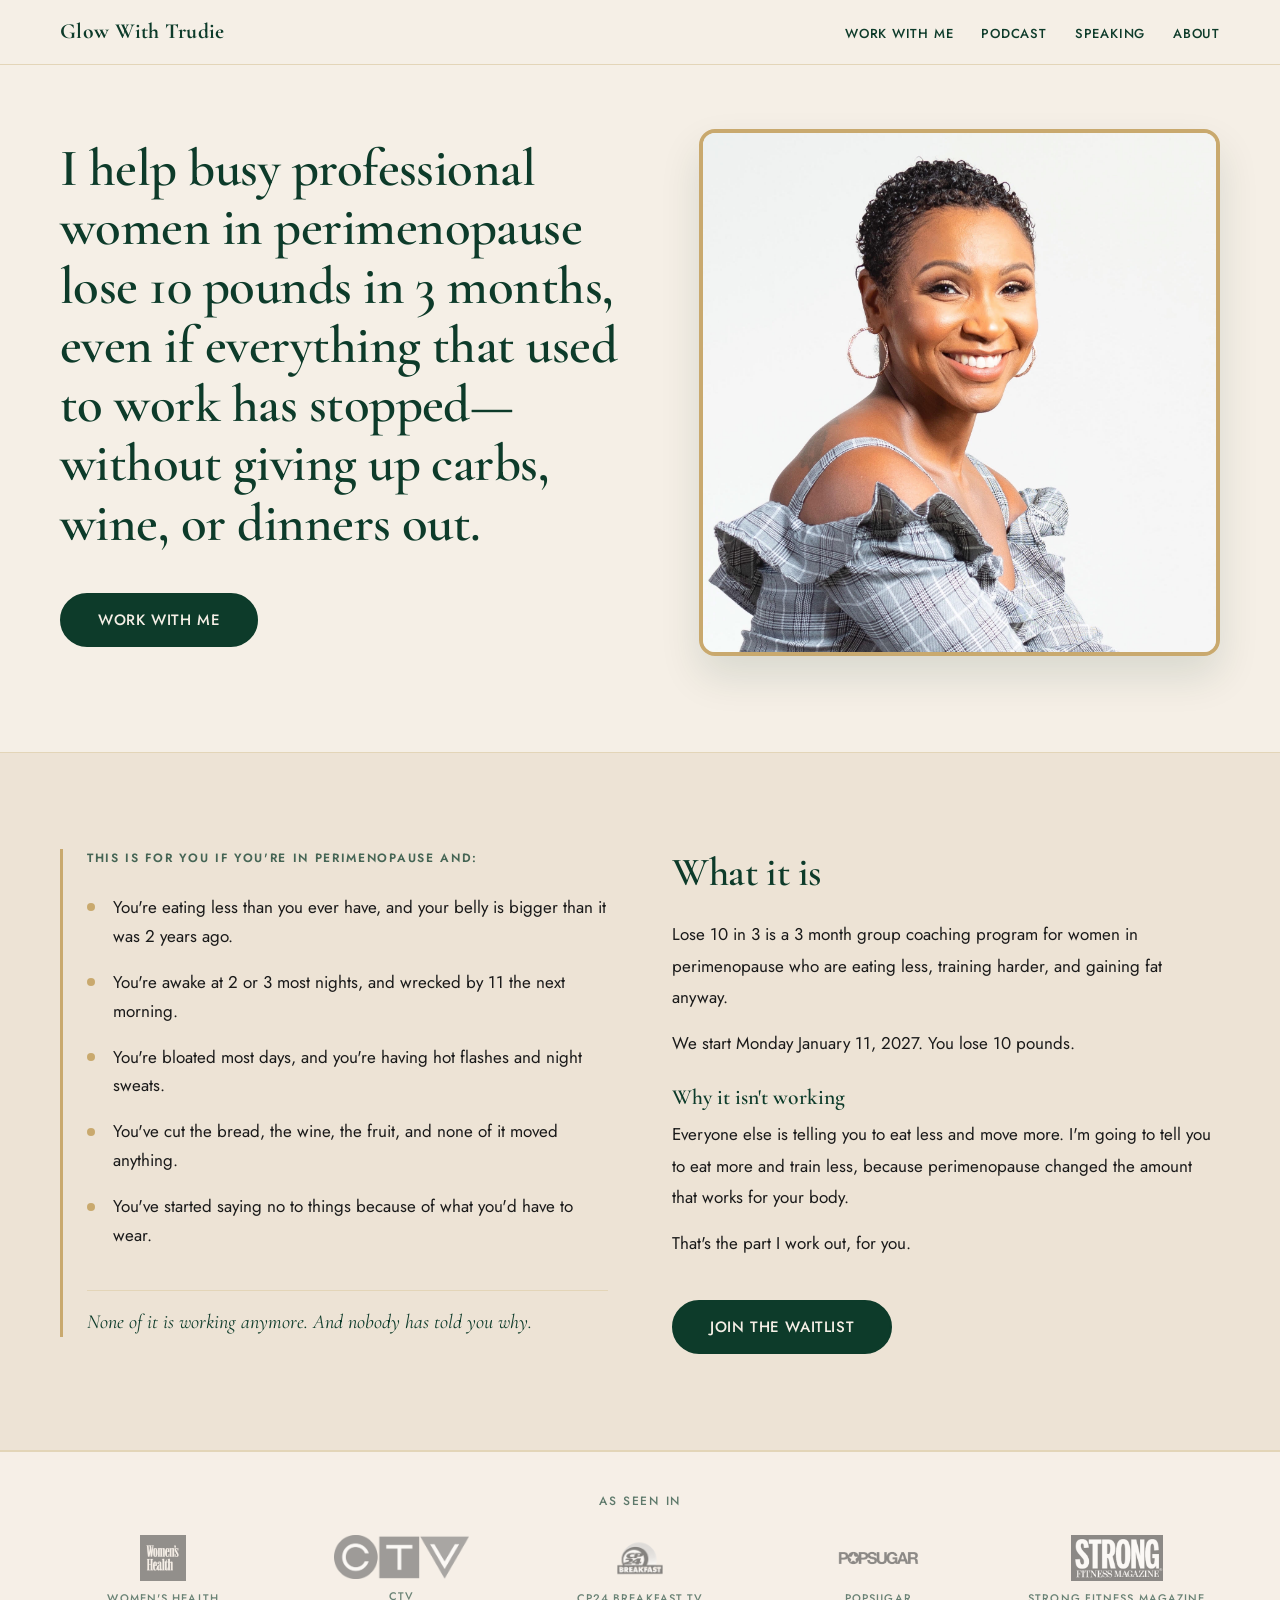
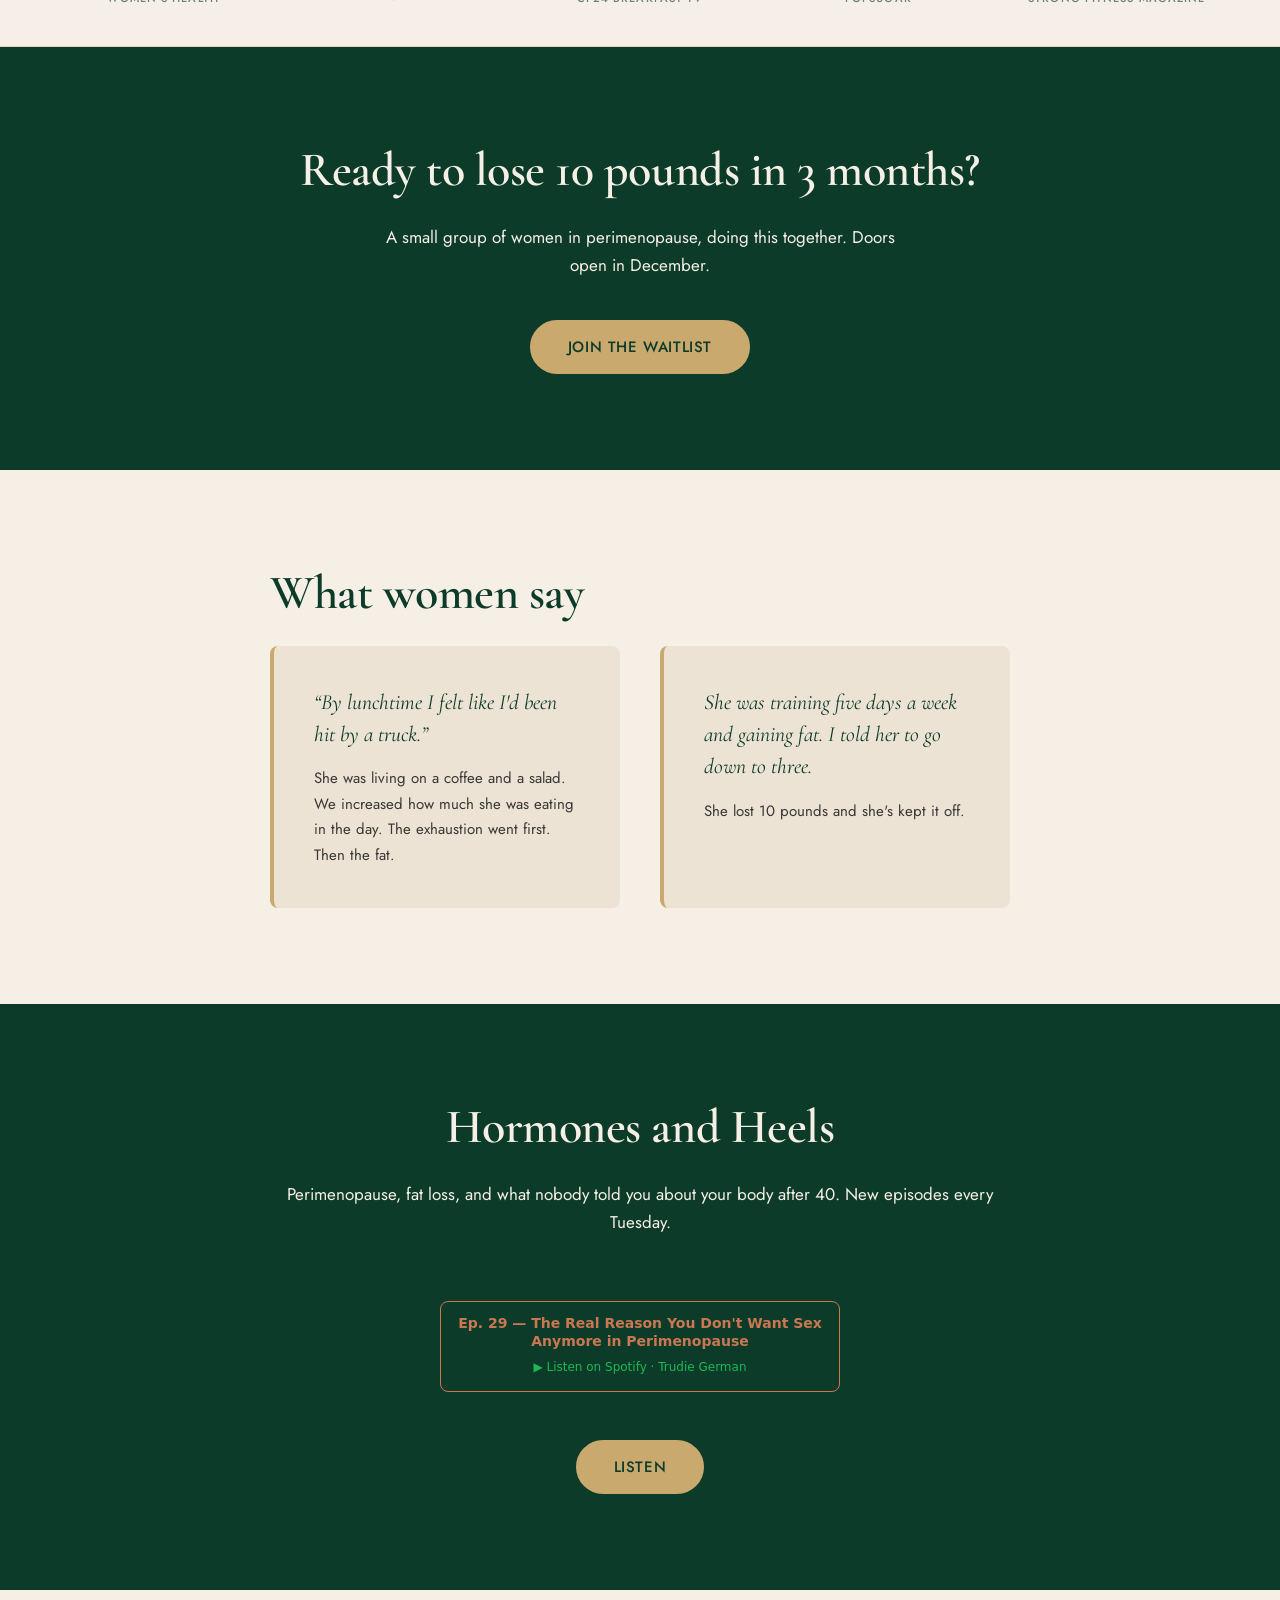
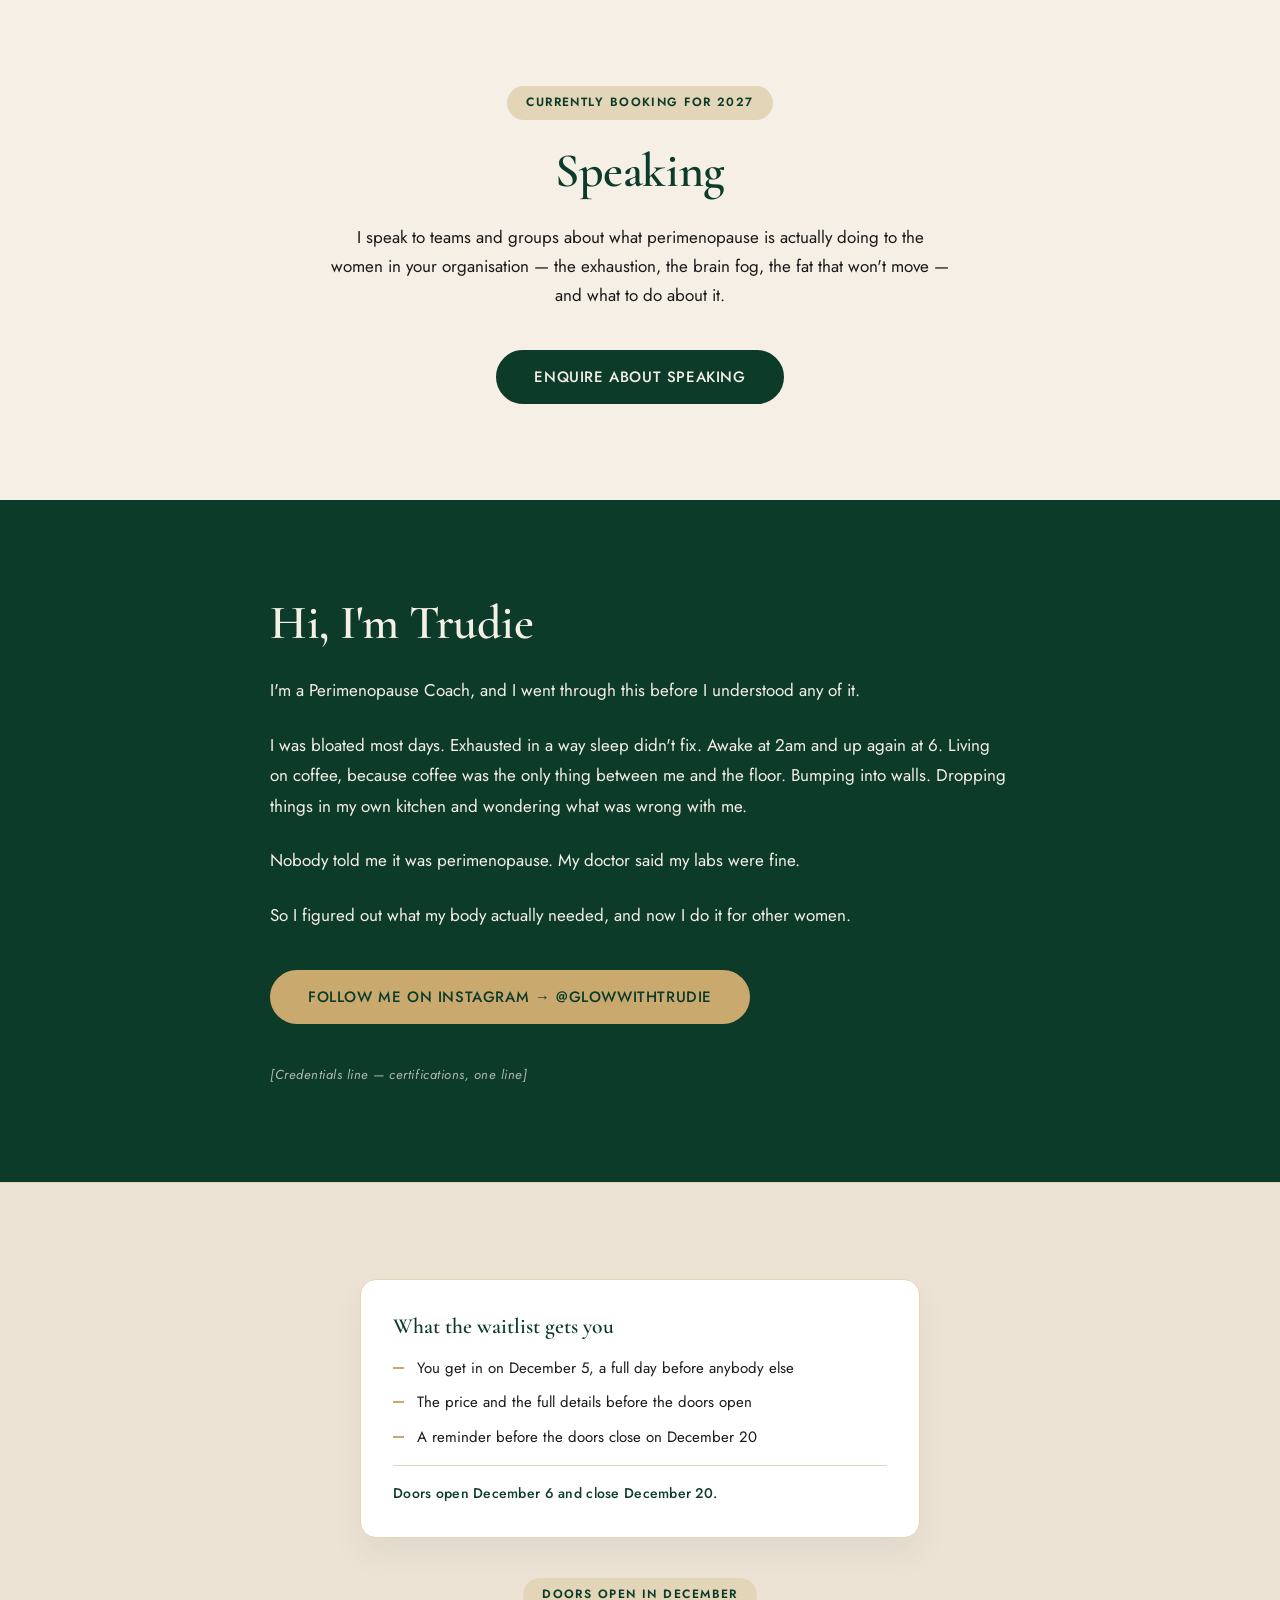
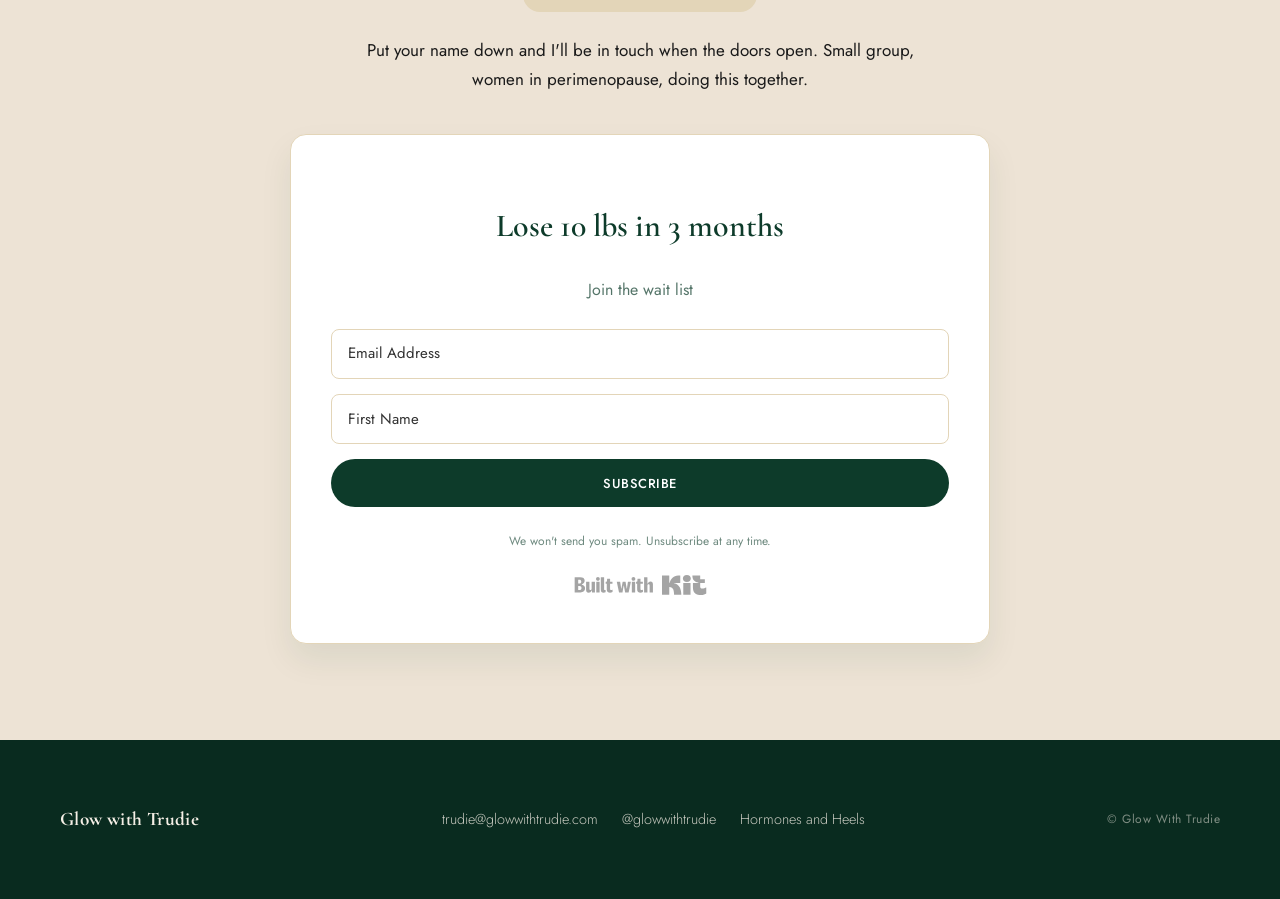
==== commit 353b2f03: "Add files via upload" ====
--- a/index.html
+++ b/index.html
@@ -18,7 +18,7 @@
   <!-- ========== NAVIGATION ========== -->
   <header class="site-header">
     <nav class="nav container" aria-label="Main navigation">
-      <a href="#hero" class="nav-logo">Glow with Trudie</a>
+      <a href="#hero" class="nav-logo">Glow With Trudie</a>
       <button class="nav-toggle" aria-label="Toggle menu" aria-expanded="false">
         <span></span><span></span><span></span>
       </button>
@@ -33,7 +33,7 @@
 
   <main>
 
-    <!-- ========== 1 · HERO ========== -->
+        <!-- ========== 1 · HERO ========== -->
     <section class="hero" id="hero">
       <div class="container hero-grid">
 
@@ -42,20 +42,50 @@
             I help busy professional women in perimenopause lose 10 pounds in 3 months, even if everything that used to work has stopped&mdash;without giving up carbs, wine, or dinners out.
           </h1>
 
-          <div class="hero-pain-points">
-            <p>You're eating less than you've ever eaten.</p>
-            <p>You're training harder than you've ever trained.</p>
-            <p>You're not sleeping through the night.</p>
-            <p>And you're doing exactly what worked 20 years ago.</p>
-          </div>
-
-          <p class="hero-close">None of it is working anymore. And nobody has told you why.</p>
-
           <a href="#join-form" class="btn btn-primary">Work with me</a>
         </div>
 
         <div class="hero-image">
           <img src="trudie.jpg" alt="Trudie, Perimenopause Coach" loading="eager" />
+        </div>
+
+      </div>
+    </section>
+
+        <!-- ========== 1b · THIS IS FOR YOU / WHAT IT IS ========== -->
+    <section class="split-section" id="what-it-is">
+      <div class="container split-grid">
+
+        <!-- Left column: the removed pain points -->
+        <div class="split-col split-col--pain">
+          <p class="pain-list-title">This is for you if you're in perimenopause and:</p>
+
+          <ul class="pain-list">
+            <li>You're eating less than you ever have, and your belly is bigger than it was 2 years ago.</li>
+            <li>You're awake at 2 or 3 most nights, and wrecked by 11 the next morning.</li>
+            <li>You're bloated most days, and you're having hot flashes and night sweats.</li>
+            <li>You've cut the bread, the wine, the fruit, and none of it moved anything.</li>
+            <li>You've started saying no to things because of what you'd have to wear.</li>
+          </ul>
+
+          <p class="split-close">None of it is working anymore. And nobody has told you why.</p>
+        </div>
+
+        <!-- Right column: what the programme is -->
+        <div class="split-col split-col--what">
+          <h2 class="split-heading">What it is</h2>
+          <div class="prose prose--tight">
+            <p>Lose 10 in 3 is a 3 month group coaching program for women in perimenopause who are eating less, training harder, and gaining fat anyway.</p>
+            <p>We start Monday January 11, 2027. You lose 10 pounds.</p>
+          </div>
+
+          <h3 class="split-minor-heading">Why it isn't working</h3>
+          <div class="prose prose--tight">
+            <p>Everyone else is telling you to eat less and move more. I'm going to tell you to eat more and train less, because perimenopause changed the amount that works for your body.</p>
+            <p>That's the part I work out, for you.</p>
+          </div>
+
+          <a href="#join-form" class="btn btn-primary split-btn">Join the waitlist</a>
         </div>
 
       </div>
@@ -203,9 +233,20 @@
       </div>
     </section>
 
-    <!-- ========== 8 · JOIN THE WAITLIST (FORM EMBED) ========== -->
+        <!-- ========== 8 · JOIN THE WAITLIST (FORM EMBED) ========== -->
     <section class="join-section" id="join-form">
       <div class="container narrow">
+
+        <div class="waitlist-perks">
+          <h3 class="waitlist-perks-title">What the waitlist gets you</h3>
+          <ul class="waitlist-perks-list">
+            <li>You get in on December 5, a full day before anybody else</li>
+            <li>The price and the full details before the doors open</li>
+            <li>A reminder before the doors close on December 20</li>
+          </ul>
+          <p class="waitlist-perks-close">Doors open December 6 and close December 20.</p>
+        </div>
+
         <p class="availability-badge">Doors open in December</p>
         <p class="section-body">
           Put your name down and I'll be in touch when the doors open. Small group, women in perimenopause, doing this together.
--- a/styles.css
+++ b/styles.css
@@ -268,28 +268,6 @@
   margin-bottom: var(--space-lg);
 }
 
-.hero-pain-points {
-  margin-bottom: var(--space-lg);
-}
-
-.hero-pain-points p {
-  font-family: var(--font-body);
-  font-size: 1.0625rem;
-  line-height: 1.8;
-  color: var(--ink);
-}
-
-.hero-close {
-  font-family: var(--font-display);
-  font-style: italic;
-  font-size: 1.25rem;
-  line-height: 1.5;
-  color: var(--forest);
-  margin-bottom: var(--space-lg);
-  padding-left: 1rem;
-  border-left: 3px solid var(--gold);
-}
-
 .hero-image {
   order: -1; /* photo above the fold on mobile */
 }
@@ -306,7 +284,7 @@
 
 /* ---------- 6. AS SEEN IN ---------- */
 .as-seen-in {
-  background-color: var(--cream-dark);
+  background-color: #f6efe7;
   padding-block: var(--space-lg);
   border-top: 1px solid var(--gold-soft);
   border-bottom: 1px solid var(--gold-soft);
@@ -1144,19 +1122,6 @@
   margin-top: var(--space-lg);
 }
 
-.price-rise {
-  font-family: var(--font-body);
-  font-size: 0.875rem;
-  font-weight: 500;
-  letter-spacing: 0.04em;
-  color: var(--forest);
-  opacity: 0.85;
-}
-
-.price-rise + .price-rise {
-  margin-top: 0.35rem;
-}
-
 /* ---------- 18.8 Countdown ---------- */
 .countdown {
   display: flex;
@@ -1303,4 +1268,357 @@
     grid-template-columns: 1fr 1fr;
     align-items: stretch;
   }
+}
+/* ============================================================
+   20. FINAL-DOC UPDATES
+   Light "Who this is for" section, By March block, and the
+   What-changes-first testimonial strip.
+   ============================================================ */
+
+/* ---------- 20.1 Who section on a light background ---------- */
+.who-light .who-card {
+  background-color: var(--cream-dark);
+  border-color: var(--gold-soft);
+}
+
+.who-light .who-card--not {
+  background-color: transparent;
+  border-color: var(--gold-soft);
+  border-style: dashed;
+}
+
+.who-intro {
+  font-family: var(--font-body);
+  font-size: 1rem;
+  line-height: 1.7;
+  color: var(--ink);
+  margin-bottom: var(--space-sm);
+}
+
+.section-green .who-intro {
+  color: var(--cream);
+}
+
+/* ---------- 20.2 By March block ---------- */
+.by-march {
+  margin-top: var(--space-lg);
+  padding: var(--space-lg);
+  border-top: 1px solid var(--gold-soft);
+  border-bottom: 1px solid var(--gold-soft);
+}
+
+.by-march-title {
+  font-family: var(--font-display);
+  font-weight: 600;
+  font-size: clamp(1.5rem, 4vw, 2rem);
+  line-height: 1.25;
+  color: var(--forest);
+  text-align: center;
+  margin-bottom: var(--space-md);
+}
+
+.checklist--by-march {
+  max-width: 560px;
+  margin-inline: auto;
+}
+
+.checklist--by-march li {
+  color: var(--ink);
+}
+
+@media (min-width: 768px) {
+  .checklist--by-march {
+    max-width: 100%;
+    columns: 2;
+    column-gap: var(--space-lg);
+  }
+
+  .checklist--by-march li {
+    break-inside: avoid;
+  }
+}
+
+/* ---------- 20.3 What changes first — testimonials ---------- */
+#what-changes .testimonial-card {
+  background-color: var(--cream);
+}
+
+@media (min-width: 900px) {
+  #what-changes .testimonial-grid {
+    grid-template-columns: repeat(3, 1fr);
+  }
+}
+
+/* ============================================================
+   21. HERO SPLIT — "This is for you" / "What it is"
+   ============================================================ */
+
+.split-section {
+  background-color: var(--cream-dark);
+  border-top: 1px solid var(--gold-soft);
+  border-bottom: 1px solid var(--gold-soft);
+  padding-block: var(--space-2xl);
+}
+
+.split-grid {
+  display: grid;
+  grid-template-columns: 1fr;
+  gap: var(--space-xl);
+  align-items: start;
+}
+
+.split-col--pain {
+  padding-left: var(--space-md);
+  border-left: 3px solid var(--gold);
+}
+
+/* Left column: eyebrow + bullets */
+.pain-list-title {
+  font-family: var(--font-body);
+  font-size: 0.75rem;
+  font-weight: 600;
+  letter-spacing: 0.14em;
+  text-transform: uppercase;
+  color: var(--forest);
+  opacity: 0.75;
+  margin-bottom: var(--space-md);
+}
+
+.pain-list {
+  list-style: none;
+  margin-bottom: var(--space-lg);
+}
+
+.pain-list li {
+  position: relative;
+  padding-left: 1.6rem;
+  margin-bottom: 1em;
+  font-family: var(--font-body);
+  font-size: 1.0625rem;
+  line-height: 1.7;
+  color: var(--ink);
+}
+
+.pain-list li:last-child {
+  margin-bottom: 0;
+}
+
+.pain-list li::before {
+  content: "";
+  position: absolute;
+  left: 0;
+  top: 0.62em;
+  width: 8px;
+  height: 8px;
+  border-radius: 50%;
+  background-color: var(--gold);
+}
+
+.split-close {
+  font-family: var(--font-display);
+  font-style: italic;
+  font-size: 1.25rem;
+  line-height: 1.5;
+  color: var(--forest);
+  padding-top: var(--space-sm);
+  border-top: 1px solid var(--gold-soft);
+}
+
+/* Right column: headings + copy */
+.split-heading {
+  font-family: var(--font-display);
+  font-weight: 600;
+  font-size: clamp(1.9rem, 4.5vw, 2.5rem);
+  line-height: 1.15;
+  letter-spacing: -0.01em;
+  color: var(--forest);
+  margin-bottom: var(--space-md);
+}
+
+.split-minor-heading {
+  font-family: var(--font-display);
+  font-weight: 600;
+  font-size: 1.35rem;
+  line-height: 1.3;
+  color: var(--forest);
+  margin-top: var(--space-md);
+  margin-bottom: 0.5rem;
+}
+
+.split-btn {
+  margin-top: var(--space-lg);
+}
+
+@media (min-width: 768px) {
+  .split-grid {
+    grid-template-columns: 1fr 1fr;
+    gap: clamp(2rem, 5vw, 4rem);
+  }
+}
+
+/* ============================================================
+   22. WAITLIST PERKS (join section)
+   ============================================================ */
+
+.waitlist-perks {
+  max-width: 560px;
+  margin-inline: auto;
+  margin-bottom: var(--space-lg);
+  padding: clamp(1.25rem, 4vw, 2rem);
+  text-align: left;
+  background-color: #ffffff;
+  border: 1px solid var(--gold-soft);
+  border-radius: var(--radius-lg);
+  box-shadow: 0 16px 32px rgba(13, 59, 42, 0.06);
+}
+
+.waitlist-perks-title {
+  font-family: var(--font-display);
+  font-weight: 600;
+  font-size: 1.35rem;
+  line-height: 1.3;
+  color: var(--forest);
+  margin-bottom: var(--space-sm);
+}
+
+.waitlist-perks-list {
+  list-style: none;
+}
+
+.waitlist-perks-list li {
+  position: relative;
+  padding-left: 1.5rem;
+  margin-bottom: 0.7em;
+  font-family: var(--font-body);
+  font-size: 0.9375rem;
+  line-height: 1.6;
+  color: var(--ink);
+}
+
+.waitlist-perks-list li:last-child {
+  margin-bottom: 0;
+}
+
+.waitlist-perks-list li::before {
+  content: "";
+  position: absolute;
+  left: 0;
+  top: 0.72em;
+  width: 11px;
+  height: 2px;
+  background-color: var(--gold);
+}
+
+.waitlist-perks-close {
+  margin-top: var(--space-sm);
+  padding-top: var(--space-sm);
+  border-top: 1px solid var(--gold-soft);
+  font-family: var(--font-body);
+  font-size: 0.875rem;
+  font-weight: 500;
+  letter-spacing: 0.02em;
+  color: var(--forest);
+}
+/* ============================================================
+   22. SALES PAGE UPDATES
+   Coloured date pills, full program name, section CTAs,
+   "investments" start line, and the FAQ close block.
+   ============================================================ */
+
+/* ---------- 22.1 Date pills (overrides .sales-kicker) ---------- */
+.sales-kicker {
+  display: flex;
+  flex-wrap: wrap;
+  justify-content: center;
+  align-items: center;
+  gap: 0.5rem;
+  opacity: 1;
+  margin-bottom: var(--space-md);
+}
+
+.kicker-pill {
+  display: inline-block;
+  font-family: var(--font-body);
+  font-size: 0.75rem;
+  font-weight: 600;
+  letter-spacing: 0.12em;
+  text-transform: uppercase;
+  line-height: 1.3;
+  padding: 0.5rem 1.1rem;
+  border-radius: 50px;
+}
+
+.kicker-pill--start {
+  background-color: var(--gold);
+  color: var(--forest-deep);
+}
+
+.kicker-pill--close {
+  background-color: var(--forest);
+  color: var(--cream);
+}
+
+/* ---------- 22.2 Full program name under the title ---------- */
+.sales-title-alt {
+  font-family: var(--font-display);
+  font-style: italic;
+  font-weight: 400;
+  font-size: clamp(1.15rem, 2.8vw, 1.6rem);
+  line-height: 1.3;
+  letter-spacing: 0.01em;
+  color: var(--forest);
+  opacity: 0.8;
+  margin-bottom: var(--space-md);
+}
+
+/* ---------- 22.3 Section-level CTA ---------- */
+.section-cta {
+  text-align: center;
+  margin-top: var(--space-lg);
+}
+
+/* ---------- 22.4 "We start…" line in the investments section ---------- */
+.price-start {
+  font-family: var(--font-display);
+  font-weight: 600;
+  font-size: clamp(1.4rem, 3.6vw, 1.9rem);
+  line-height: 1.3;
+  letter-spacing: -0.005em;
+  color: var(--forest);
+  text-align: center;
+  max-width: 620px;
+  margin-inline: auto;
+}
+
+/* ---------- 22.5 FAQ close block ---------- */
+.faq-close {
+  margin-top: var(--space-lg);
+  padding-top: var(--space-lg);
+  text-align: center;
+}
+
+.faq-close-body {
+  font-family: var(--font-body);
+  font-size: 1.0625rem;
+  line-height: 1.8;
+  color: var(--ink);
+  max-width: 620px;
+  margin-inline: auto;
+  margin-bottom: var(--space-md);
+}
+
+.faq-close-line {
+  font-family: var(--font-display);
+  font-weight: 600;
+  font-size: clamp(1.4rem, 3.6vw, 1.9rem);
+  line-height: 1.3;
+  color: var(--forest);
+  margin-bottom: var(--space-md);
+}
+/* ============================================================
+   23. QUESTIONS — custom background
+   ============================================================ */
+
+#questions.section-alt {
+  background-color: #F6EFE7;
 }
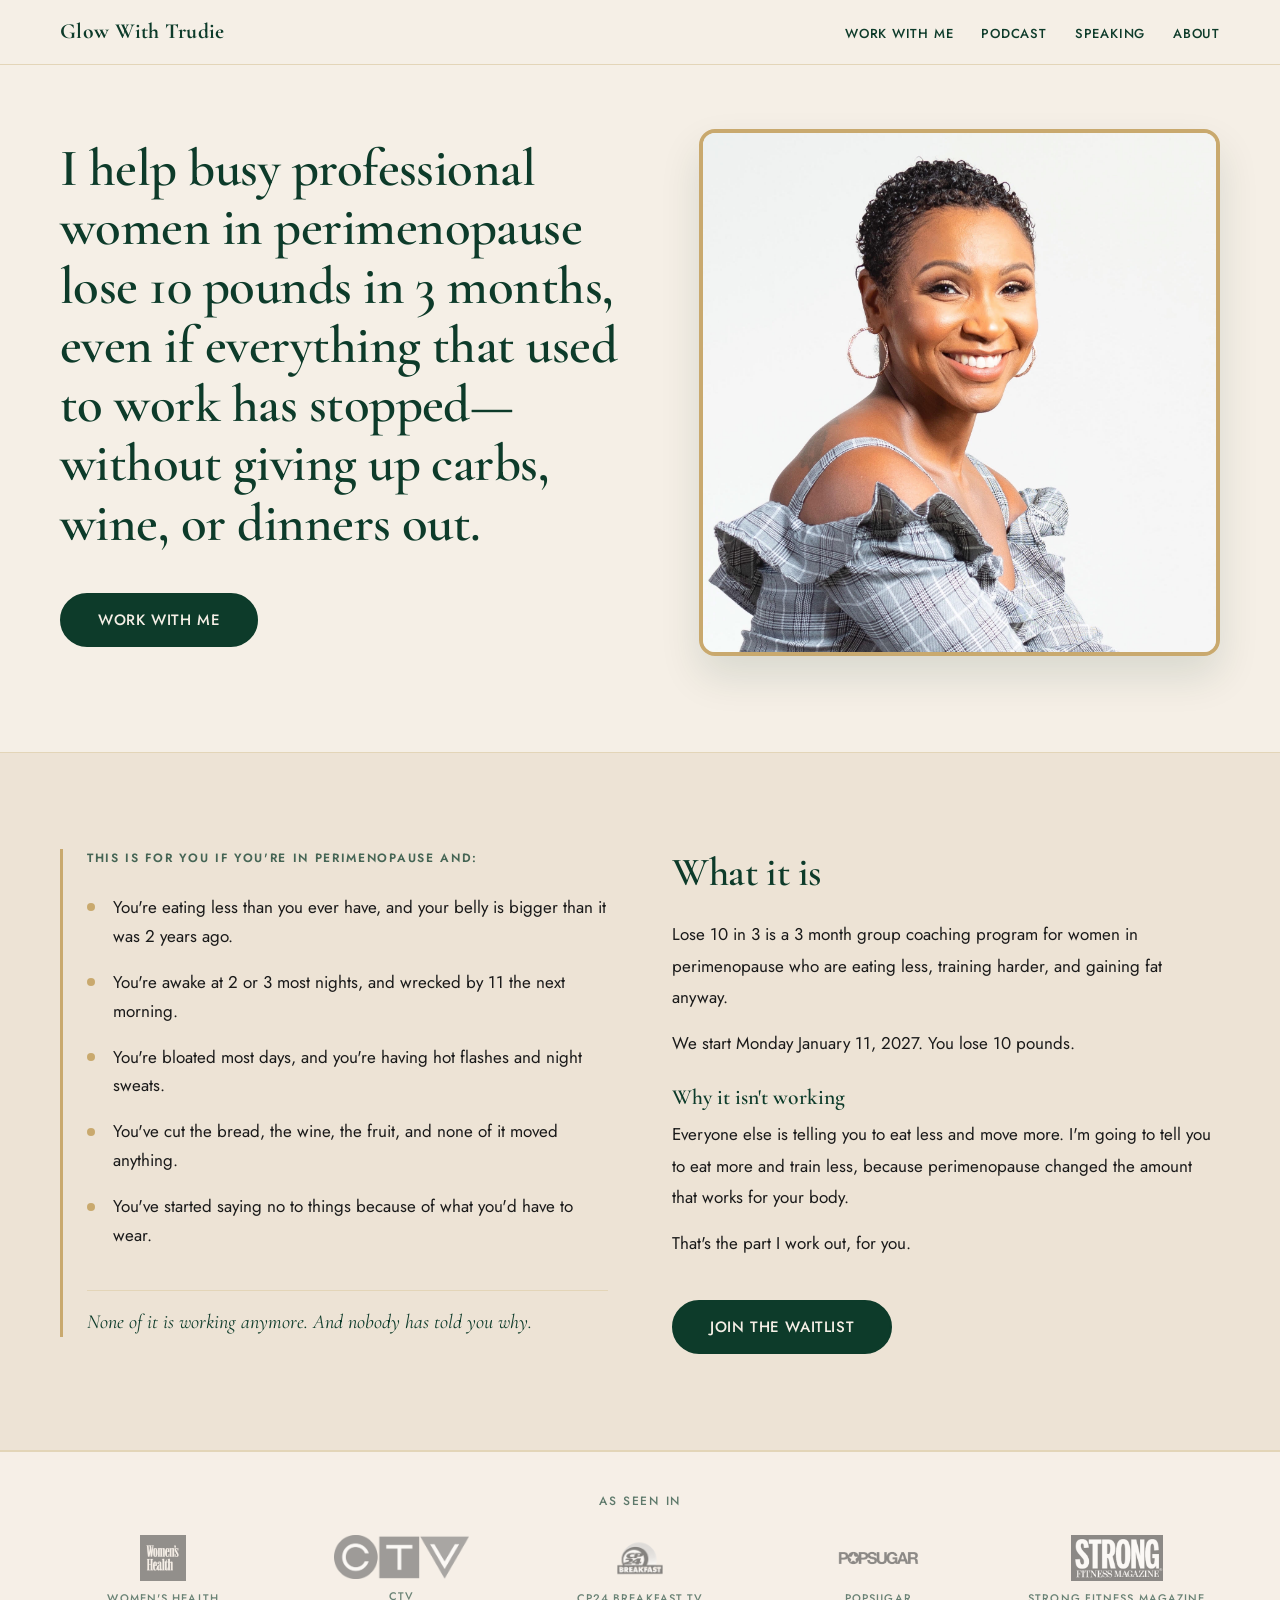
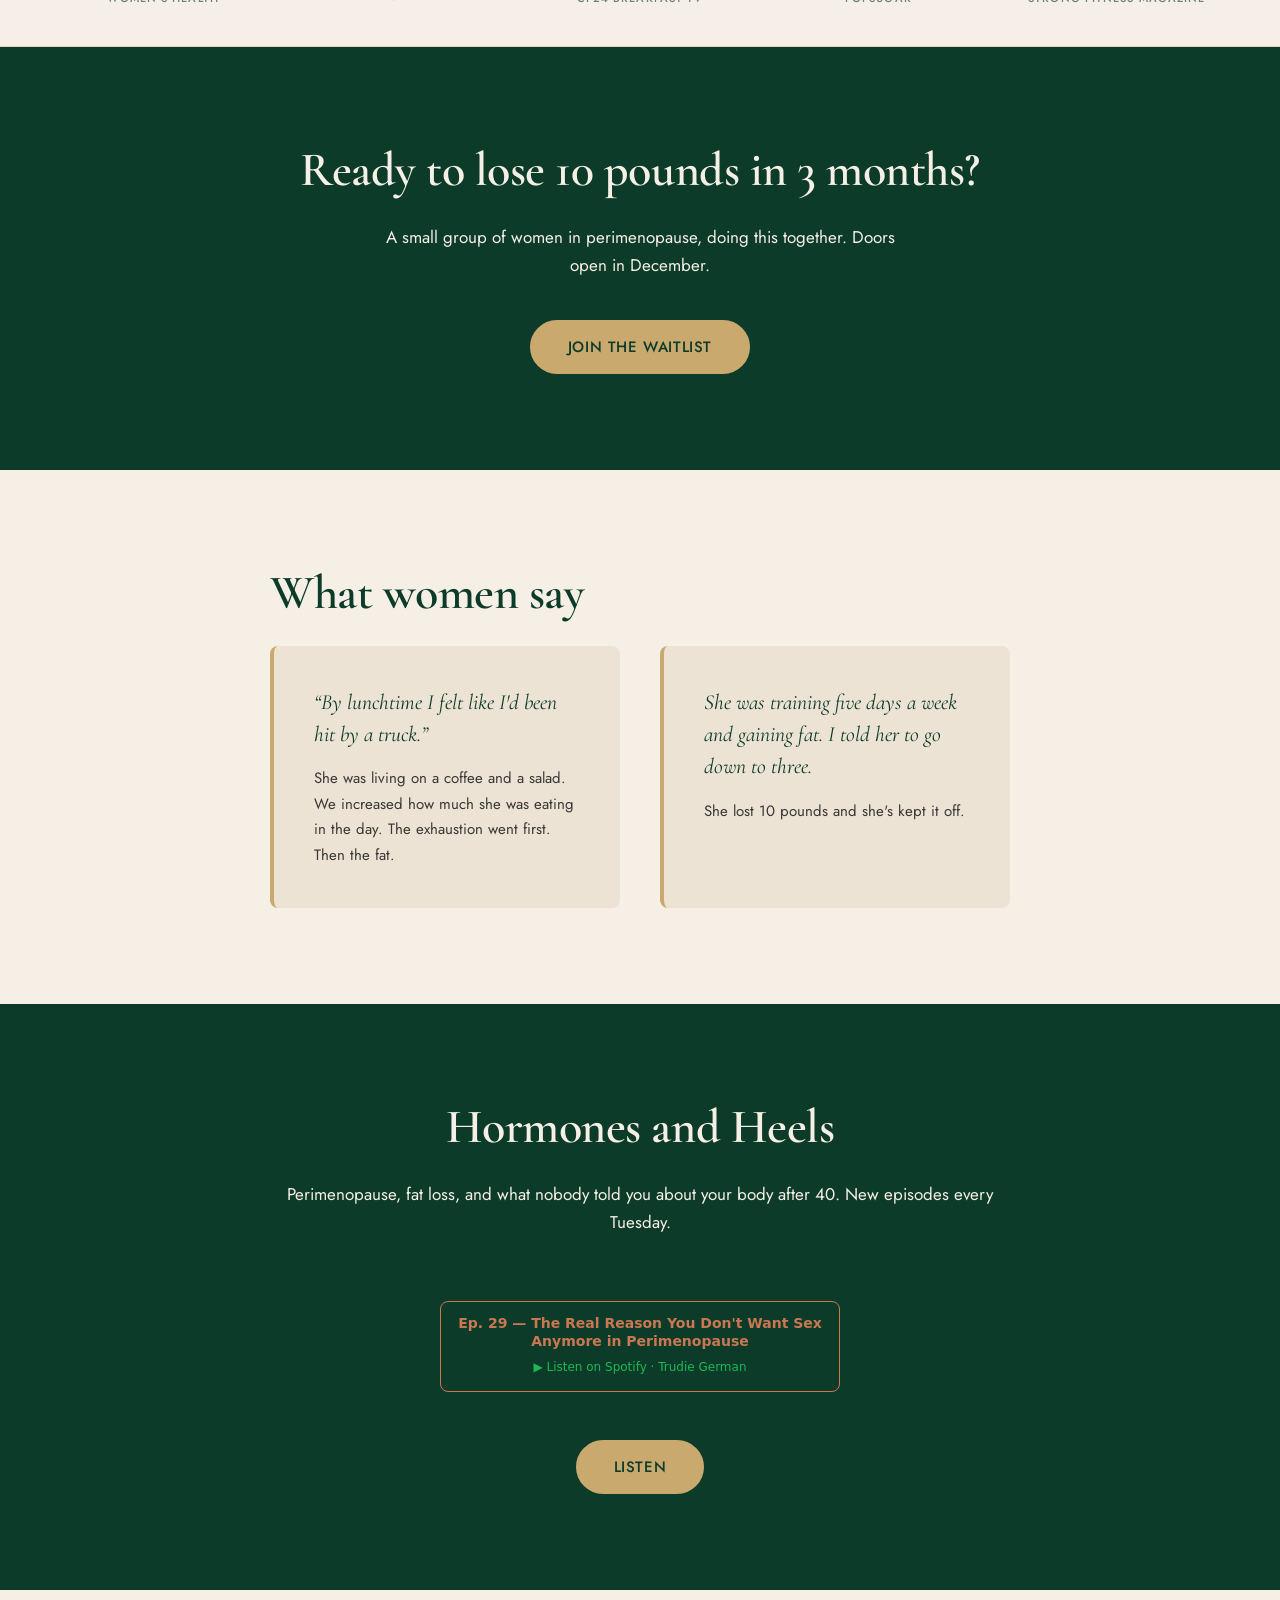
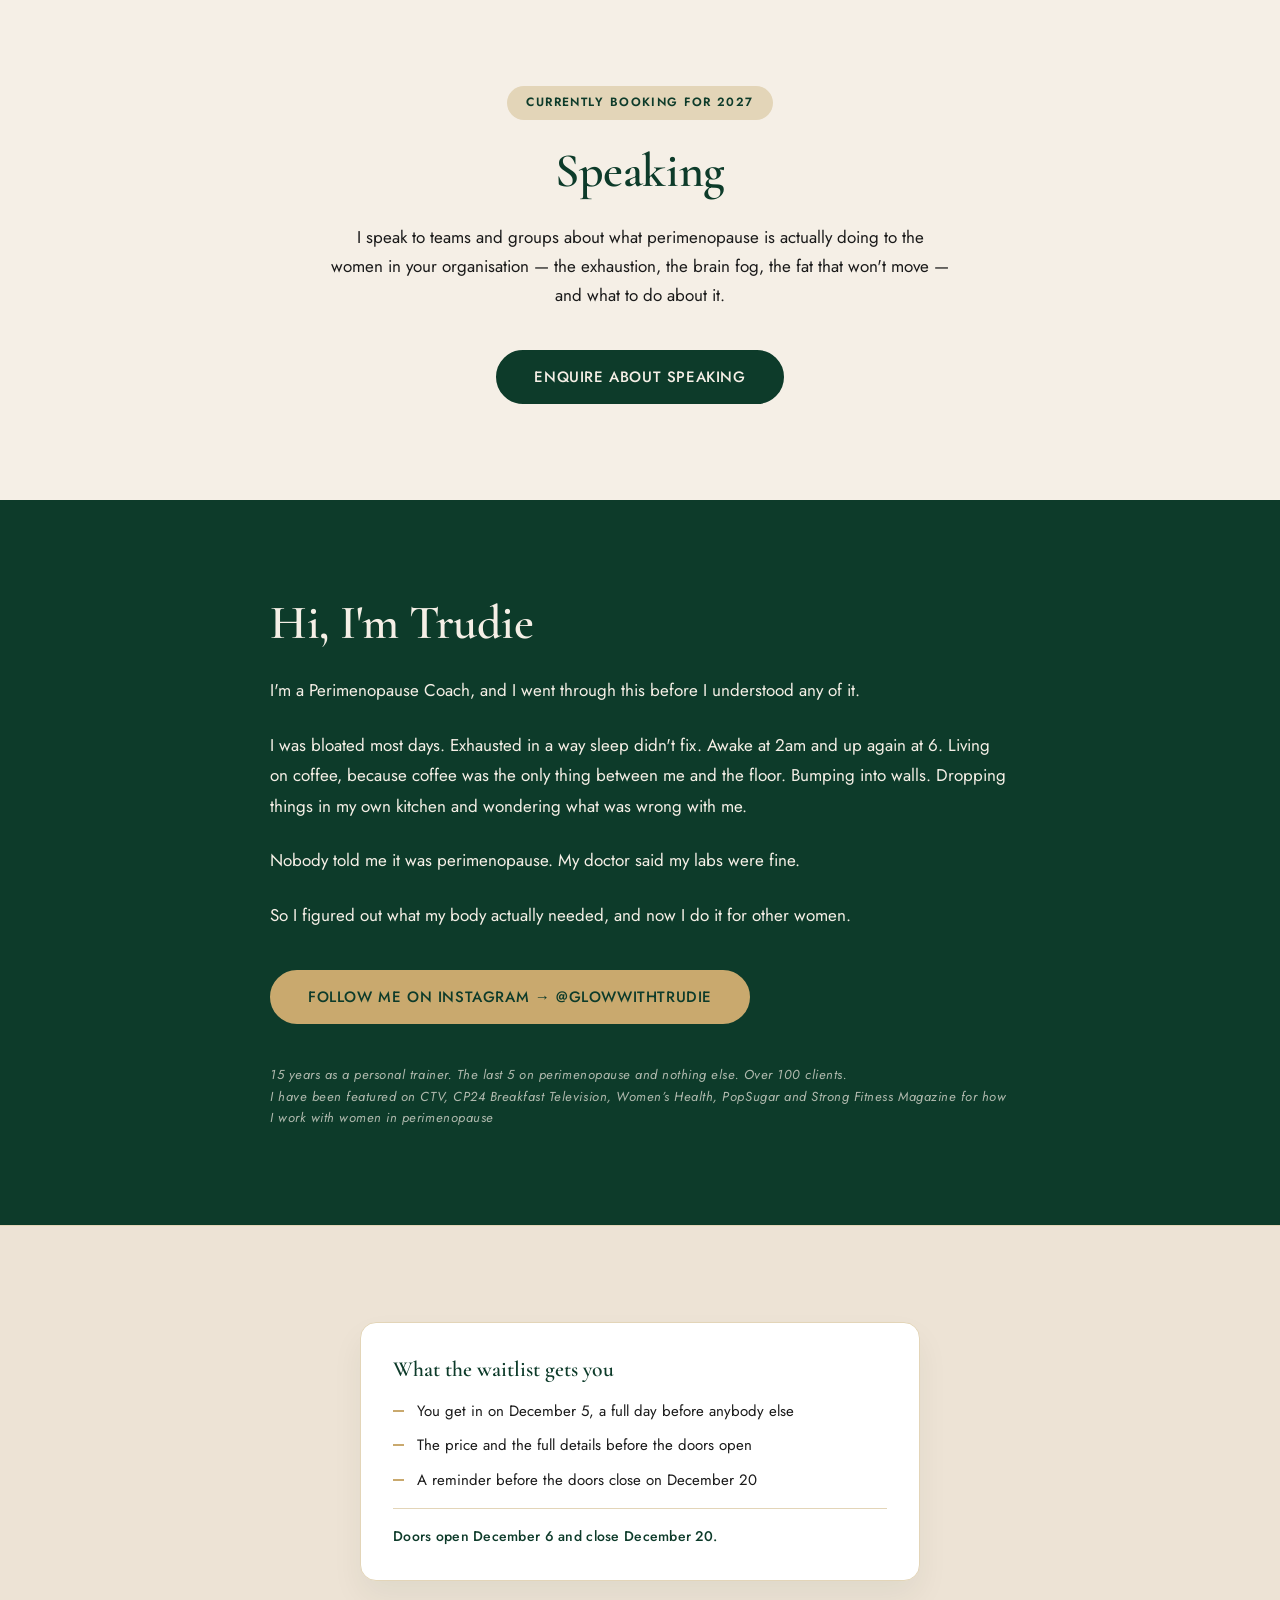
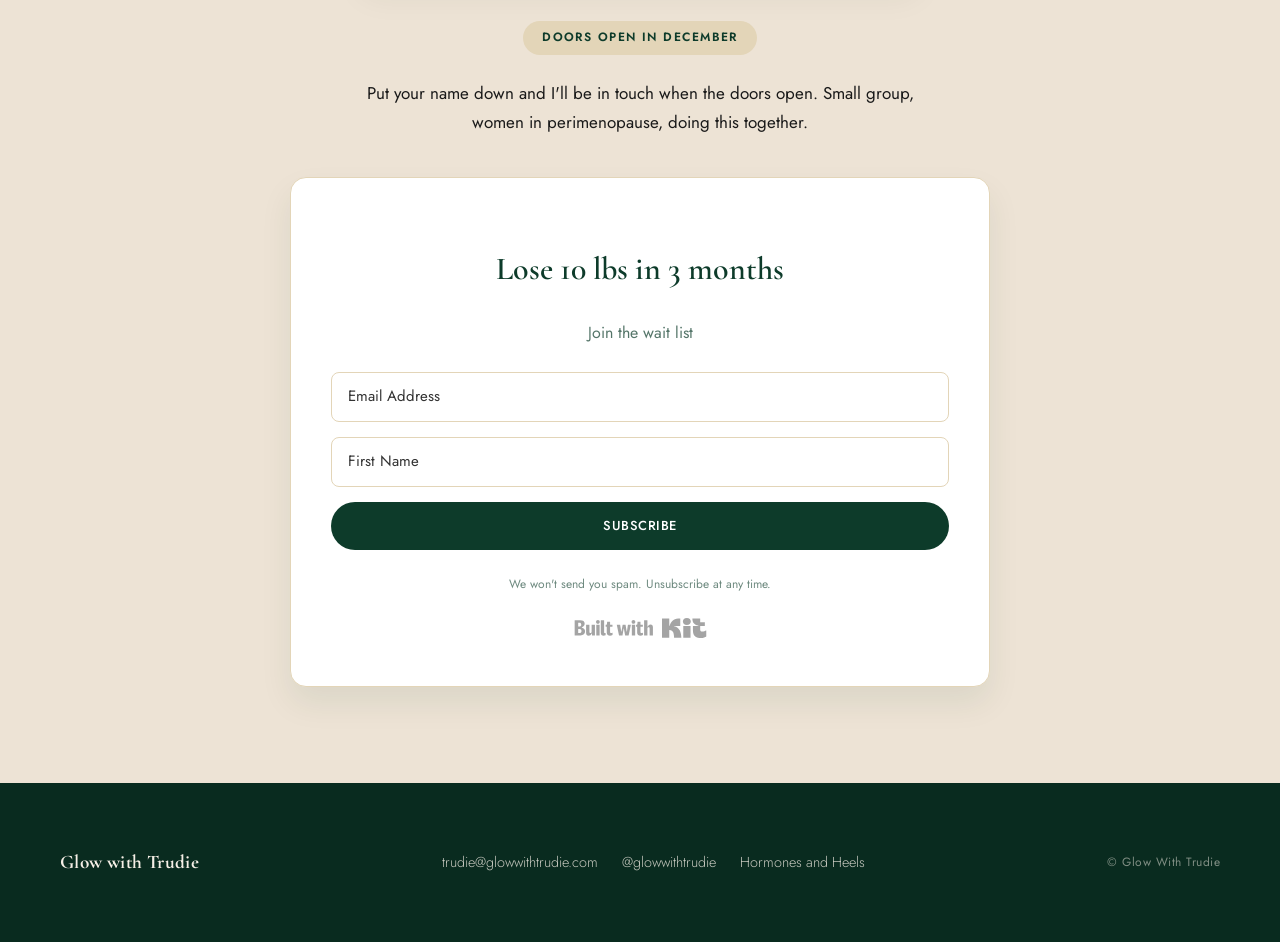
==== commit 7dc8b3b7: "Update index.html [Credentials line — certifications, one line]" ====
--- a/index.html
+++ b/index.html
@@ -227,8 +227,7 @@
         <a href="https://instagram.com/glowwithtrudie" class="btn btn-gold" target="_blank" rel="noopener">Follow me on Instagram &rarr; @glowwithtrudie</a>
 
         <p class="credentials-line">
-          <!-- Replace with actual credentials, e.g. Certified Perimenopause Coach · NASM-CPT · Precision Nutrition L1 -->
-          [Credentials line &mdash; certifications, one line]
+         15 years as a personal trainer. The last 5 on perimenopause and nothing else. Over 100 clients. <br>I have been featured on CTV, CP24 Breakfast Television, Women’s Health, PopSugar and Strong Fitness Magazine for how I work with women in perimenopause
         </p>
       </div>
     </section>
@@ -330,4 +329,4 @@
     });
   </script>
 </body>
-</html>+</html>
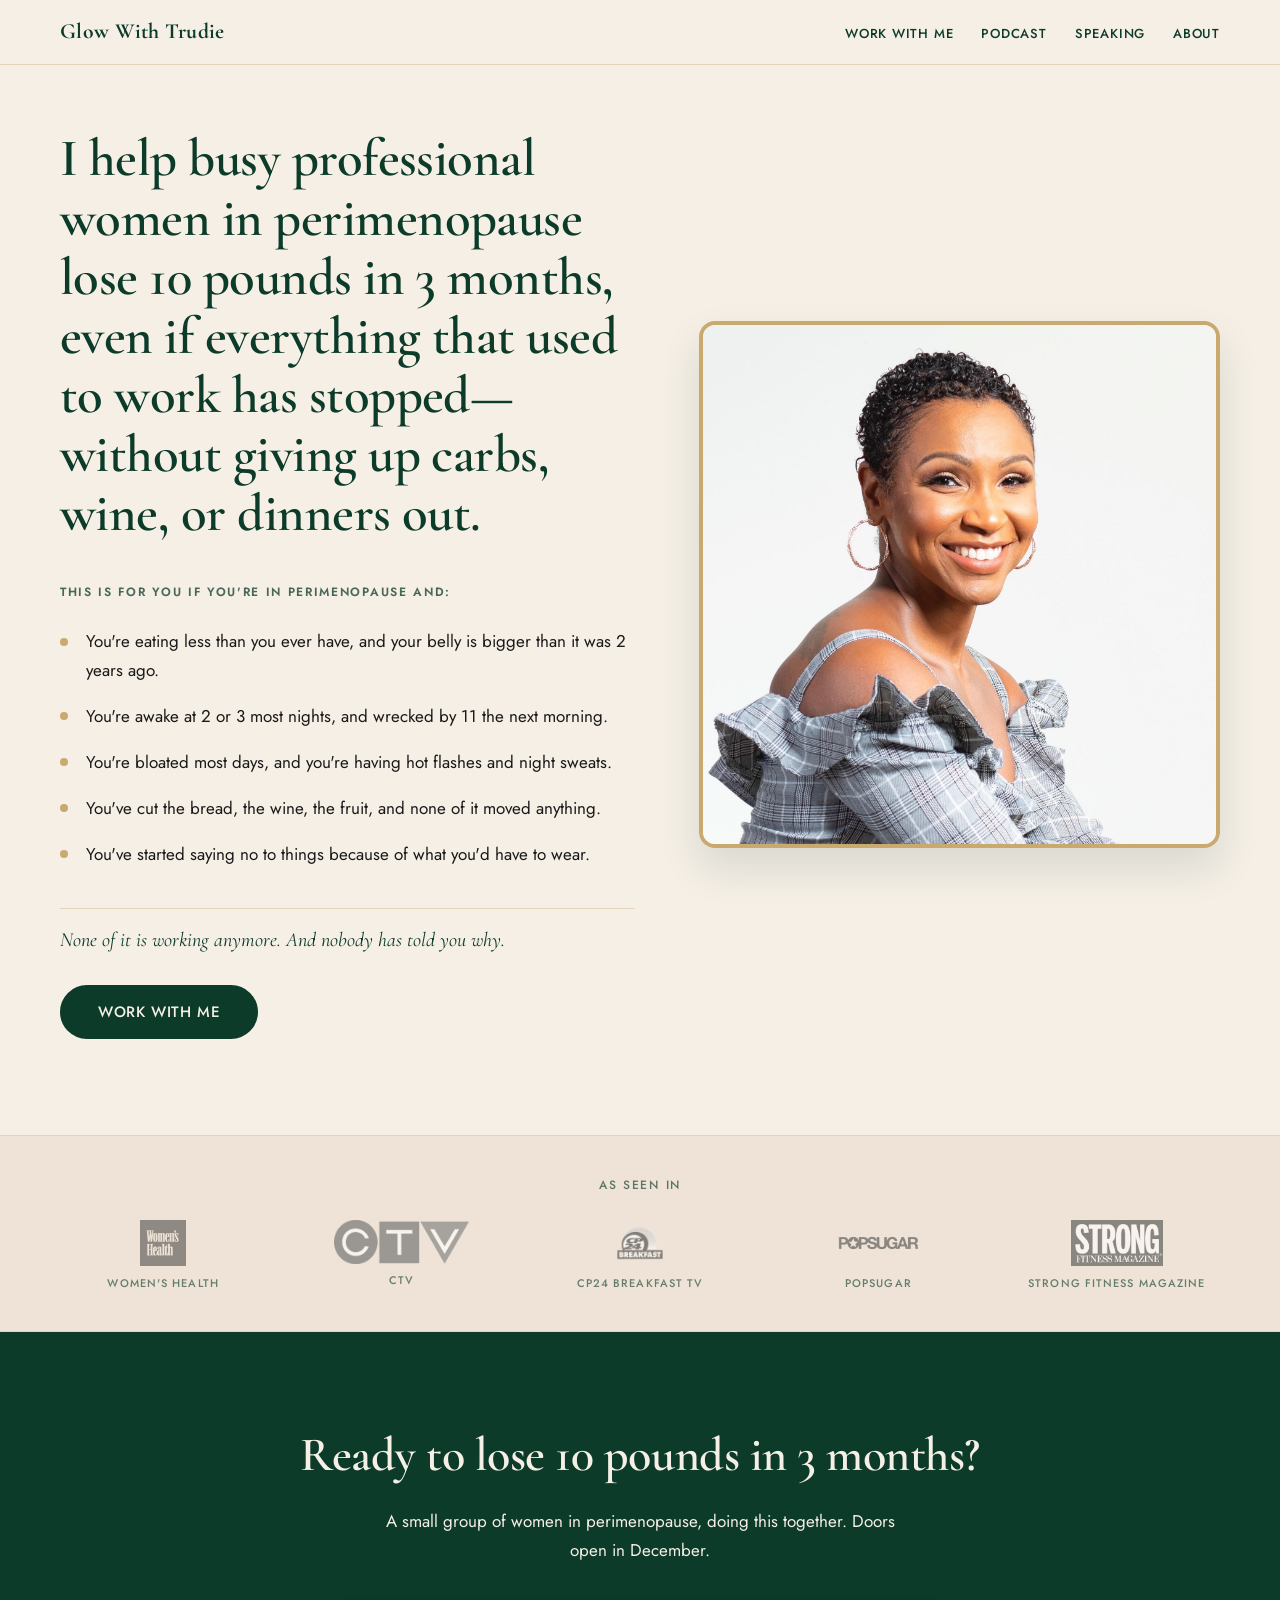
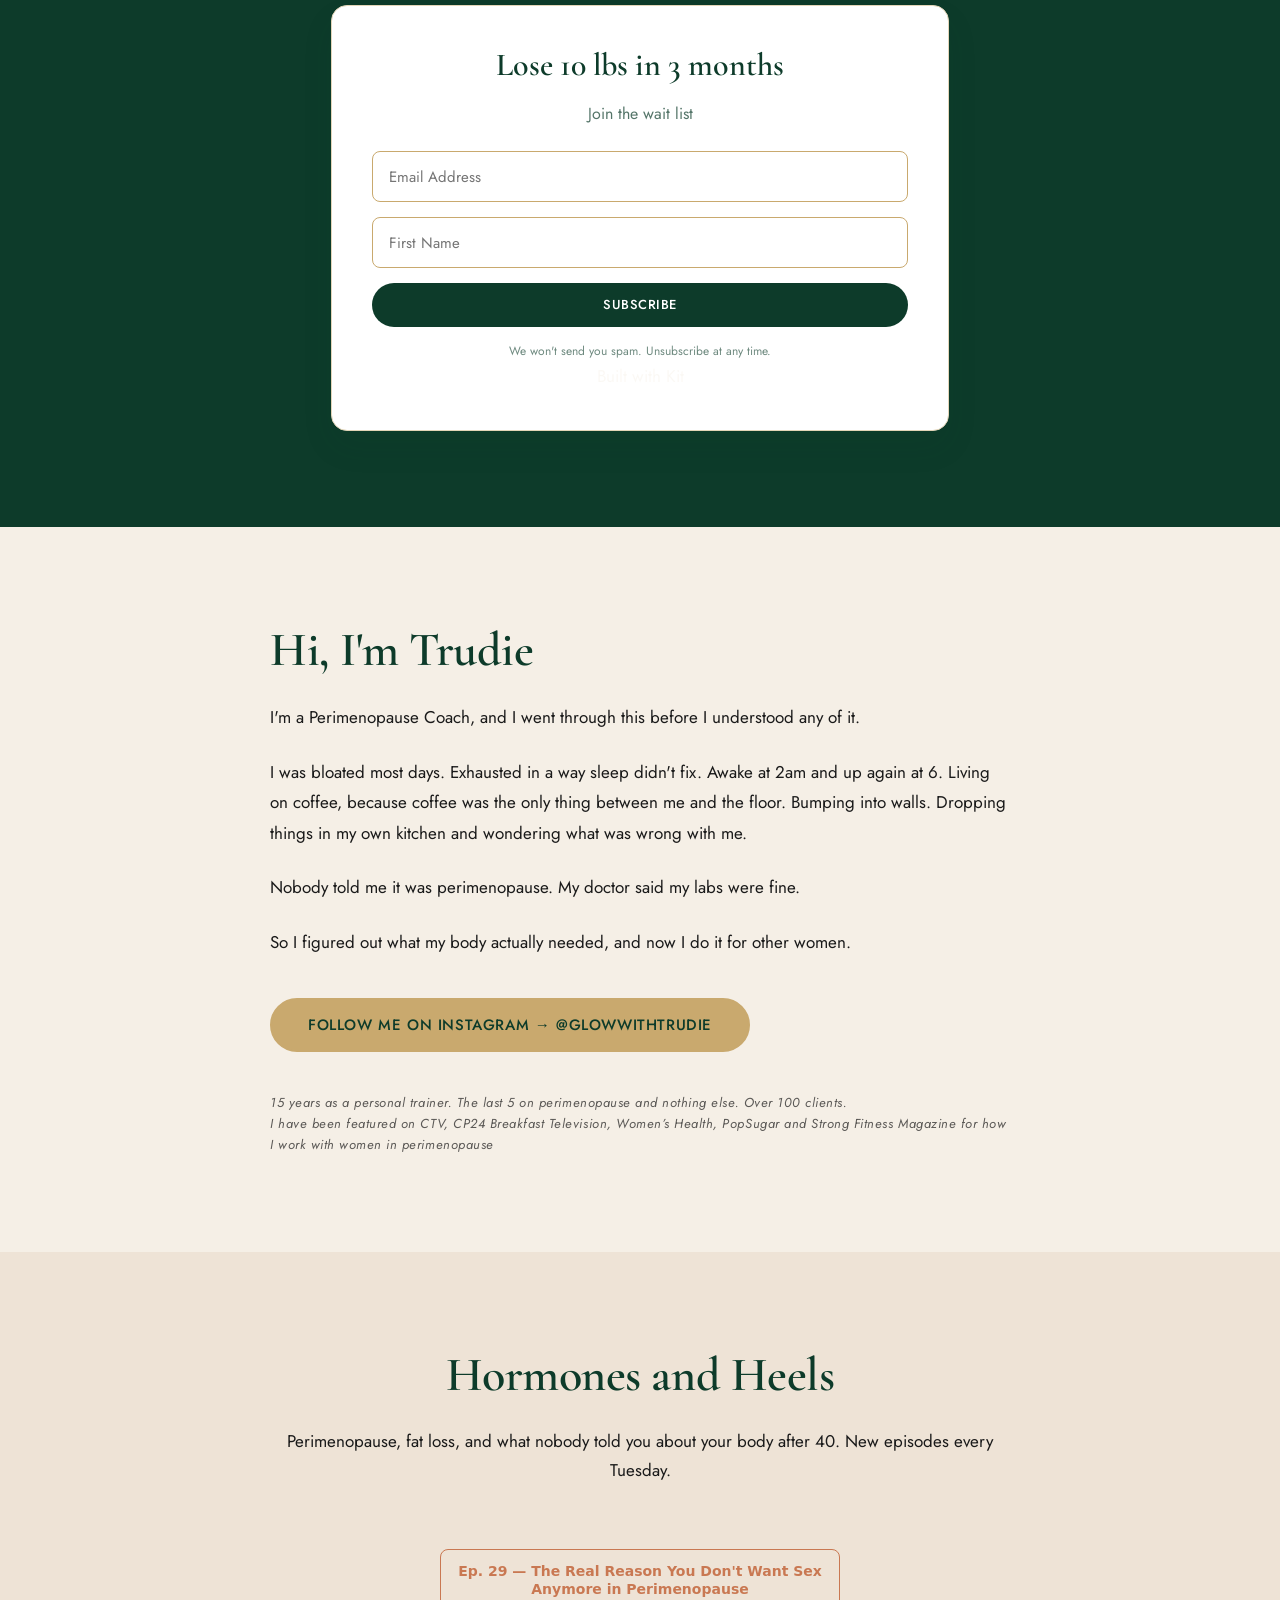
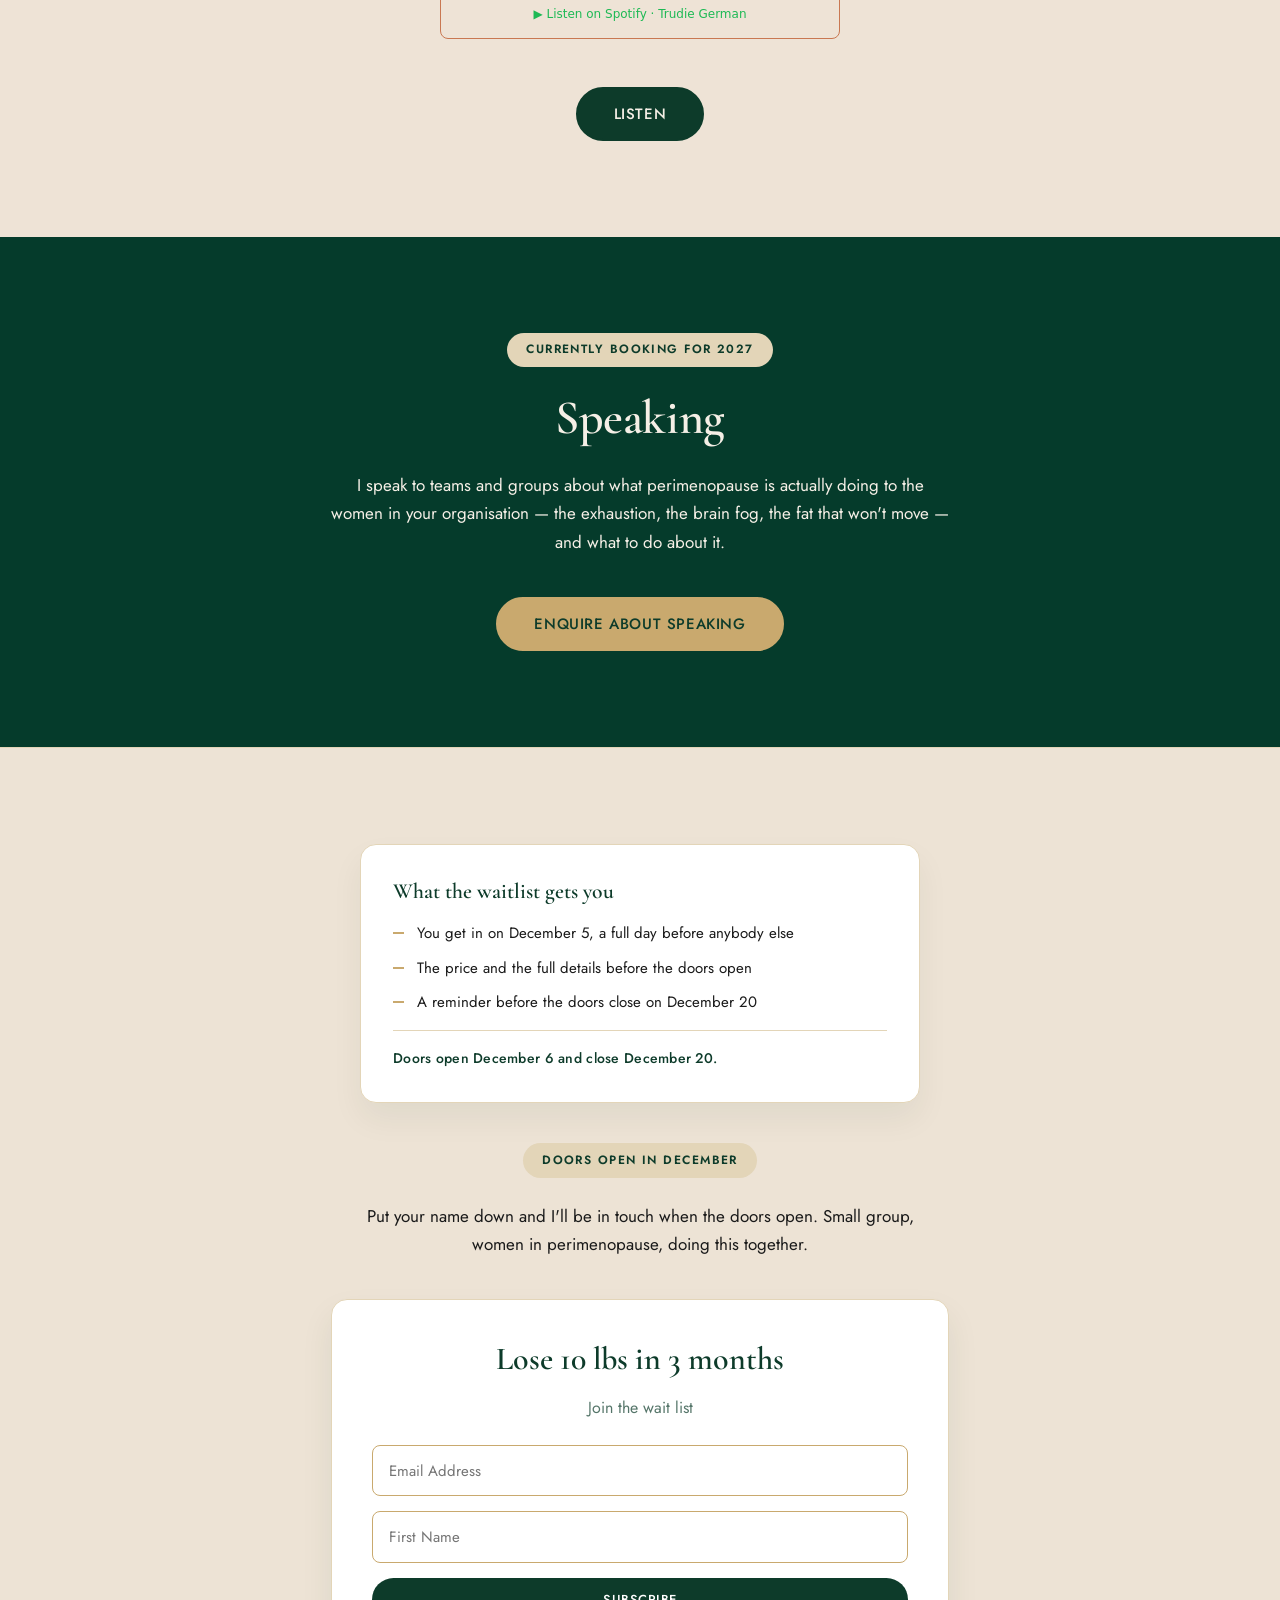
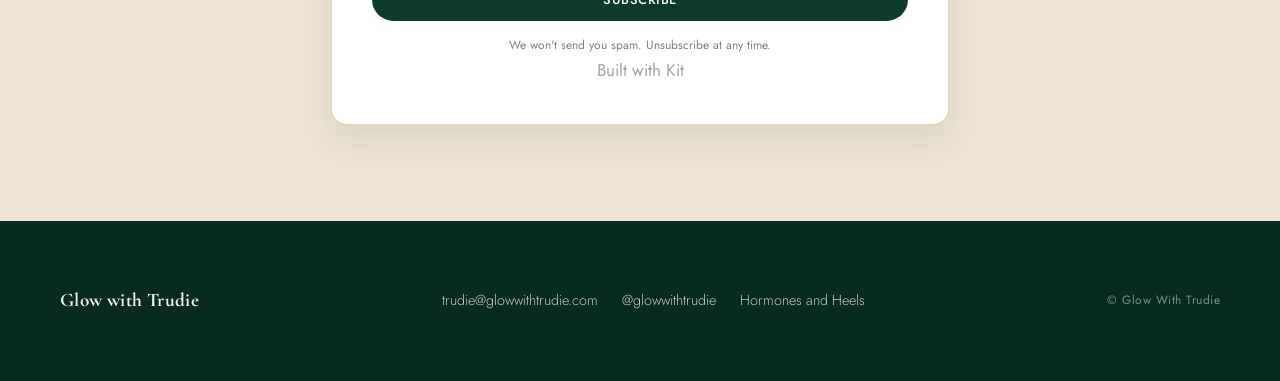
==== commit d8c2b15a: "Add files via upload" ====
--- a/index.html
+++ b/index.html
@@ -33,7 +33,7 @@
 
   <main>
 
-        <!-- ========== 1 · HERO ========== -->
+    <!-- ========== 1 · HERO (with symptom list) ========== -->
     <section class="hero" id="hero">
       <div class="container hero-grid">
 
@@ -42,22 +42,6 @@
             I help busy professional women in perimenopause lose 10 pounds in 3 months, even if everything that used to work has stopped&mdash;without giving up carbs, wine, or dinners out.
           </h1>
 
-          <a href="#join-form" class="btn btn-primary">Work with me</a>
-        </div>
-
-        <div class="hero-image">
-          <img src="trudie.jpg" alt="Trudie, Perimenopause Coach" loading="eager" />
-        </div>
-
-      </div>
-    </section>
-
-        <!-- ========== 1b · THIS IS FOR YOU / WHAT IT IS ========== -->
-    <section class="split-section" id="what-it-is">
-      <div class="container split-grid">
-
-        <!-- Left column: the removed pain points -->
-        <div class="split-col split-col--pain">
           <p class="pain-list-title">This is for you if you're in perimenopause and:</p>
 
           <ul class="pain-list">
@@ -69,23 +53,12 @@
           </ul>
 
           <p class="split-close">None of it is working anymore. And nobody has told you why.</p>
-        </div>
-
-        <!-- Right column: what the programme is -->
-        <div class="split-col split-col--what">
-          <h2 class="split-heading">What it is</h2>
-          <div class="prose prose--tight">
-            <p>Lose 10 in 3 is a 3 month group coaching program for women in perimenopause who are eating less, training harder, and gaining fat anyway.</p>
-            <p>We start Monday January 11, 2027. You lose 10 pounds.</p>
-          </div>
-
-          <h3 class="split-minor-heading">Why it isn't working</h3>
-          <div class="prose prose--tight">
-            <p>Everyone else is telling you to eat less and move more. I'm going to tell you to eat more and train less, because perimenopause changed the amount that works for your body.</p>
-            <p>That's the part I work out, for you.</p>
-          </div>
-
-          <a href="#join-form" class="btn btn-primary split-btn">Join the waitlist</a>
+
+          <a href="#join-form" class="btn btn-primary">Work with me</a>
+        </div>
+
+        <div class="hero-image">
+          <img src="trudie.jpg" alt="Trudie, Perimenopause Coach" loading="eager" />
         </div>
 
       </div>
@@ -125,53 +98,88 @@
       </div>
     </section>
 
-    <!-- ========== 3 · WORK WITH ME ========== -->
+    <!-- ========== 3 · WORK WITH ME (with form) ========== -->
     <section class="work-with-me section-green" id="work-with-me">
       <div class="container narrow">
         <h2 class="section-headline">Ready to lose 10 pounds in 3 months?</h2>
         <p class="section-body">
           A small group of women in perimenopause, doing this together. Doors open in December.
         </p>
-        <a href="#join-form" class="btn btn-primary">Join the waitlist</a>
-      </div>
-    </section>
-
-    <!-- ========== 4 · WHAT WOMEN SAY ========== -->
-    <section class="testimonials" id="testimonials">
-      <div class="container narrow">
-        <h2 class="section-headline">What women say</h2>
-
-        <div class="testimonial-grid">
-          <figure class="testimonial-card">
-            <blockquote>
-              &ldquo;By lunchtime I felt like I'd been hit by a truck.&rdquo;
-            </blockquote>
-            <figcaption>
-              She was living on a coffee and a salad. We increased how much she was eating in the day. The exhaustion went first. Then the fat.
-            </figcaption>
-          </figure>
-
-          <figure class="testimonial-card">
-            <blockquote>
-              She was training five days a week and gaining fat. I told her to go down to three.
-            </blockquote>
-            <figcaption>
-              She lost 10 pounds and she's kept it off.
-            </figcaption>
-          </figure>
-        </div>
+
+        <div class="form-embed">
+          <script src="https://f.convertkit.com/ckjs/ck.5.js"></script>
+          <form action="https://app.kit.com/forms/10098773/subscriptions" style="background-color: rgb(249, 250, 251); border-radius: 4px;" class="seva-form formkit-form" method="post" data-sv-form="10098773" data-uid="decc89834a" data-format="inline" data-version="5" data-options="{&quot;settings&quot;:{&quot;after_subscribe&quot;:{&quot;action&quot;:&quot;message&quot;,&quot;success_message&quot;:&quot;Success! Now check your email to confirm your subscription.&quot;,&quot;redirect_url&quot;:&quot;&quot;},&quot;analytics&quot;:{&quot;google&quot;:null,&quot;fathom&quot;:null,&quot;facebook&quot;:null,&quot;segment&quot;:null,&quot;pinterest&quot;:null,&quot;sparkloop&quot;:null,&quot;googletagmanager&quot;:null},&quot;modal&quot;:{&quot;trigger&quot;:&quot;timer&quot;,&quot;scroll_percentage&quot;:null,&quot;timer&quot;:5,&quot;devices&quot;:&quot;all&quot;,&quot;show_once_every&quot;:15},&quot;powered_by&quot;:{&quot;show&quot;:true,&quot;url&quot;:&quot;https://kit.com/features/forms?utm_campaign=poweredby&amp;utm_content=form&amp;utm_medium=referral&amp;utm_source=dynamic&quot;},&quot;recaptcha&quot;:{&quot;enabled&quot;:true},&quot;return_visitor&quot;:{&quot;action&quot;:&quot;show&quot;,&quot;custom_content&quot;:&quot;&quot;},&quot;slide_in&quot;:{&quot;display_in&quot;:&quot;bottom_right&quot;,&quot;trigger&quot;:&quot;timer&quot;,&quot;scroll_percentage&quot;:null,&quot;timer&quot;:5,&quot;devices&quot;:&quot;all&quot;,&quot;show_once_every&quot;:15},&quot;sticky_bar&quot;:{&quot;display_in&quot;:&quot;top&quot;,&quot;trigger&quot;:&quot;timer&quot;,&quot;scroll_percentage&quot;:null,&quot;timer&quot;:5,&quot;devices&quot;:&quot;all&quot;,&quot;show_once_every&quot;:15}},&quot;version&quot;:&quot;5&quot;}" min-width="400 500 600 700 800">
+            <div style="opacity: 0.2;" class="formkit-background"></div>
+            <div data-style="minimal">
+              <div class="formkit-header" style="color: rgb(77, 77, 77); font-size: 27px; font-weight: 700;" data-element="header">
+                <h2>Lose 10 lbs in 3 months</h2>
+              </div>
+              <div class="formkit-subheader" style="color: rgb(104, 104, 104); font-size: 18px;" data-element="subheader">
+                <p>Join the wait list</p>
+              </div>
+              <ul class="formkit-alert formkit-alert-error" data-element="errors" data-group="alert"></ul>
+              <div data-element="fields" data-stacked="true" class="seva-fields formkit-fields">
+                <div class="formkit-field">
+                  <input class="formkit-input" name="email_address" style="color: rgb(0, 0, 0); border-color: rgb(227, 227, 227); border-radius: 4px; font-weight: 400;" aria-label="Email Address" placeholder="Email Address" required="" type="email">
+                </div>
+                <div class="formkit-field">
+                  <input class="formkit-input" aria-label="First Name" style="color: rgb(0, 0, 0); border-color: rgb(227, 227, 227); border-radius: 4px; font-weight: 400;" name="fields[first_name]" placeholder="First Name" type="text">
+                </div>
+                <button data-element="submit" class="formkit-submit formkit-submit" style="color: rgb(255, 255, 255); background-color: rgb(13, 59, 42); border-radius: 4px; font-weight: 400;">
+                  <div class="formkit-spinner">
+                    <div></div>
+                    <div></div>
+                    <div></div>
+                  </div>
+                  <span class="">Subscribe</span>
+                </button>
+              </div>
+              <div class="formkit-guarantee" style="color: rgb(77, 77, 77); font-size: 13px; font-weight: 400;" data-element="guarantee">
+                We won't send you spam. Unsubscribe at any time.
+              </div>
+              <div class="formkit-powered-by-convertkit-container">
+                <a href="https://kit.com/features/forms?utm_campaign=poweredby&amp;utm_content=form&amp;utm_medium=referral&amp;utm_source=dynamic" data-element="powered-by" class="formkit-powered-by-convertkit" data-variant="dark" target="_blank" rel="nofollow noopener">Built with Kit</a>
+              </div>
+            </div>
+          </form>
+        </div>
+      </div>
+    </section>
+
+    <!-- ========== 4 · HI, I'M TRUDIE ========== -->
+    <section class="about" id="about">
+      <div class="container narrow">
+        <h2 class="section-headline">Hi, I'm Trudie</h2>
+
+        <div class="about-story">
+          <p>I'm a Perimenopause Coach, and I went through this before I understood any of it.</p>
+          <p>
+            I was bloated most days. Exhausted in a way sleep didn't fix. Awake at 2am and up again at 6. Living on coffee, because coffee was the only thing between me and the floor. Bumping into walls. Dropping things in my own kitchen and wondering what was wrong with me.
+          </p>
+          <p>
+            Nobody told me it was perimenopause. My doctor said my labs were fine.
+          </p>
+          <p>
+            So I figured out what my body actually needed, and now I do it for other women.
+          </p>
+        </div>
+
+        <a href="https://instagram.com/glowwithtrudie" class="btn btn-gold" target="_blank" rel="noopener">Follow me on Instagram &rarr; @glowwithtrudie</a>
+
+        <p class="credentials-line">
+          15 years as a personal trainer. The last 5 on perimenopause and nothing else. Over 100 clients.<br>I have been featured on CTV, CP24 Breakfast Television, Women’s Health, PopSugar and Strong Fitness Magazine for how I work with women in perimenopause
+        </p>
       </div>
     </section>
 
     <!-- ========== 5 · HORMONES AND HEELS ========== -->
-    <section class="podcast section-green" id="podcast">
+    <section class="podcast" id="podcast">
       <div class="container narrow">
         <h2 class="section-headline">Hormones and Heels</h2>
         <p class="section-body">
           Perimenopause, fat loss, and what nobody told you about your body after 40. New episodes every Tuesday.
         </p>
 
-        <!-- Latest episode card (live link to Spotify) -->
         <div class="podcast-episode">
           <div style="display:flex; justify-content:center; padding:24px 16px;">
             <a href="https://creators.spotify.com/pod/profile/trudie-german1/episodes/Episode--29-The-Real-Reason-You-Dont-Want-Sex-Anymore-in-Perimenopause-Its-Not-What-You-Think-e3mso1c" target="_blank" rel="noopener" style="display:block; padding:12px 16px; border:1px solid #c97852; border-radius:8px;
@@ -188,7 +196,7 @@
         </div>
 
         <a href="https://podcasts.apple.com/us/podcast/empowering-women-in-menopause/id1722339978"
-           class="btn btn-gold"
+           class="btn btn-primary"
            target="_blank"
            rel="noopener">Listen</a>
       </div>
@@ -206,33 +214,7 @@
       </div>
     </section>
 
-    <!-- ========== 7 · HI, I'M TRUDIE ========== -->
-    <section class="about section-green" id="about">
-      <div class="container narrow">
-        <h2 class="section-headline">Hi, I'm Trudie</h2>
-
-        <div class="about-story">
-          <p>I'm a Perimenopause Coach, and I went through this before I understood any of it.</p>
-          <p>
-            I was bloated most days. Exhausted in a way sleep didn't fix. Awake at 2am and up again at 6. Living on coffee, because coffee was the only thing between me and the floor. Bumping into walls. Dropping things in my own kitchen and wondering what was wrong with me.
-          </p>
-          <p>
-            Nobody told me it was perimenopause. My doctor said my labs were fine.
-          </p>
-          <p>
-            So I figured out what my body actually needed, and now I do it for other women.
-          </p>
-        </div>
-
-        <a href="https://instagram.com/glowwithtrudie" class="btn btn-gold" target="_blank" rel="noopener">Follow me on Instagram &rarr; @glowwithtrudie</a>
-
-        <p class="credentials-line">
-         15 years as a personal trainer. The last 5 on perimenopause and nothing else. Over 100 clients. <br>I have been featured on CTV, CP24 Breakfast Television, Women’s Health, PopSugar and Strong Fitness Magazine for how I work with women in perimenopause
-        </p>
-      </div>
-    </section>
-
-        <!-- ========== 8 · JOIN THE WAITLIST (FORM EMBED) ========== -->
+    <!-- ========== 7 · JOIN THE WAITLIST (FORM EMBED) ========== -->
     <section class="join-section" id="join-form">
       <div class="container narrow">
 
@@ -252,7 +234,6 @@
         </p>
 
         <div class="form-embed">
-          <script src="https://f.convertkit.com/ckjs/ck.5.js"></script>
           <form action="https://app.kit.com/forms/10098773/subscriptions" style="background-color: rgb(249, 250, 251); border-radius: 4px;" class="seva-form formkit-form" method="post" data-sv-form="10098773" data-uid="decc89834a" data-format="inline" data-version="5" data-options="{&quot;settings&quot;:{&quot;after_subscribe&quot;:{&quot;action&quot;:&quot;message&quot;,&quot;success_message&quot;:&quot;Success! Now check your email to confirm your subscription.&quot;,&quot;redirect_url&quot;:&quot;&quot;},&quot;analytics&quot;:{&quot;google&quot;:null,&quot;fathom&quot;:null,&quot;facebook&quot;:null,&quot;segment&quot;:null,&quot;pinterest&quot;:null,&quot;sparkloop&quot;:null,&quot;googletagmanager&quot;:null},&quot;modal&quot;:{&quot;trigger&quot;:&quot;timer&quot;,&quot;scroll_percentage&quot;:null,&quot;timer&quot;:5,&quot;devices&quot;:&quot;all&quot;,&quot;show_once_every&quot;:15},&quot;powered_by&quot;:{&quot;show&quot;:true,&quot;url&quot;:&quot;https://kit.com/features/forms?utm_campaign=poweredby&amp;utm_content=form&amp;utm_medium=referral&amp;utm_source=dynamic&quot;},&quot;recaptcha&quot;:{&quot;enabled&quot;:true},&quot;return_visitor&quot;:{&quot;action&quot;:&quot;show&quot;,&quot;custom_content&quot;:&quot;&quot;},&quot;slide_in&quot;:{&quot;display_in&quot;:&quot;bottom_right&quot;,&quot;trigger&quot;:&quot;timer&quot;,&quot;scroll_percentage&quot;:null,&quot;timer&quot;:5,&quot;devices&quot;:&quot;all&quot;,&quot;show_once_every&quot;:15},&quot;sticky_bar&quot;:{&quot;display_in&quot;:&quot;top&quot;,&quot;trigger&quot;:&quot;timer&quot;,&quot;scroll_percentage&quot;:null,&quot;timer&quot;:5,&quot;devices&quot;:&quot;all&quot;,&quot;show_once_every&quot;:15}},&quot;version&quot;:&quot;5&quot;}" min-width="400 500 600 700 800">
             <div style="opacity: 0.2;" class="formkit-background"></div>
             <div data-style="minimal">
@@ -286,9 +267,6 @@
                 <a href="https://kit.com/features/forms?utm_campaign=poweredby&amp;utm_content=form&amp;utm_medium=referral&amp;utm_source=dynamic" data-element="powered-by" class="formkit-powered-by-convertkit" data-variant="dark" target="_blank" rel="nofollow noopener">Built with Kit</a>
               </div>
             </div>
-            <style>
-              .formkit-form[data-uid="decc89834a"] *{box-sizing:border-box;}.formkit-form[data-uid="decc89834a"]{-webkit-font-smoothing:antialiased;-moz-osx-font-smoothing:grayscale;}.formkit-form[data-uid="decc89834a"] legend{border:none;font-size:inherit;margin-bottom:10px;padding:0;position:relative;display:table;}.formkit-form[data-uid="decc89834a"] fieldset{border:0;padding:0.01em 0 0 0;margin:0;min-width:0;}.formkit-form[data-uid="decc89834a"] body:not(:-moz-handler-blocked) fieldset{display:table-cell;}.formkit-form[data-uid="decc89834a"] h1,.formkit-form[data-uid="decc89834a"] h2,.formkit-form[data-uid="decc89834a"] h3,.formkit-form[data-uid="decc89834a"] h4,.formkit-form[data-uid="decc89834a"] h5,.formkit-form[data-uid="decc89834a"] h6{color:inherit;font-size:inherit;font-weight:inherit;}.formkit-form[data-uid="decc89834a"] h2{font-size:1.5em;margin:1em 0;}.formkit-form[data-uid="decc89834a"] h3{font-size:1.17em;margin:1em 0;}.formkit-form[data-uid="decc89834a"] p{color:inherit;font-size:inherit;font-weight:inherit;}.formkit-form[data-uid="decc89834a"] ol:not([template-default]),.formkit-form[data-uid="decc89834a"] ul:not([template-default]),.formkit-form[data-uid="decc89834a"] blockquote:not([template-default]){text-align:left;}.formkit-form[data-uid="decc89834a"] p:not([template-default]),.formkit-form[data-uid="decc89834a"] hr:not([template-default]),.formkit-form[data-uid="decc89834a"] blockquote:not([template-default]),.formkit-form[data-uid="decc89834a"] ol:not([template-default]),.formkit-form[data-uid="decc89834a"] ul:not([template-default]){color:inherit;font-style:initial;}.formkit-form[data-uid="decc89834a"] .ordered-list,.formkit-form[data-uid="decc89834a"] .unordered-list{list-style-position:outside !important;padding-left:1em;}.formkit-form[data-uid="decc89834a"] .list-item{padding-left:0;}.formkit-form[data-uid="decc89834a"][data-format="modal"]{display:none;}.formkit-form[data-uid="decc89834a"][data-format="slide in"]{display:none;}.formkit-form[data-uid="decc89834a"][data-format="sticky bar"]{display:none;}.formkit-sticky-bar .formkit-form[data-uid="decc89834a"][data-format="sticky bar"]{display:block;}.formkit-form[data-uid="decc89834a"] .formkit-input,.formkit-form[data-uid="decc89834a"] .formkit-select,.formkit-form[data-uid="decc89834a"] .formkit-checkboxes{width:100%;}.formkit-form[data-uid="decc89834a"] .formkit-button,.formkit-form[data-uid="decc89834a"] .formkit-submit{border:0;border-radius:5px;color:#ffffff;cursor:pointer;display:inline-block;text-align:center;font-size:15px;font-weight:500;cursor:pointer;margin-bottom:15px;overflow:hidden;padding:0;position:relative;vertical-align:middle;}.formkit-form[data-uid="decc89834a"] .formkit-button:hover,.formkit-form[data-uid="decc89834a"] .formkit-submit:hover,.formkit-form[data-uid="decc89834a"] .formkit-button:focus,.formkit-form[data-uid="decc89834a"] .formkit-submit:focus{outline:none;}.formkit-form[data-uid="decc89834a"] .formkit-button:hover > span,.formkit-form[data-uid="decc89834a"] .formkit-submit:hover > span,.formkit-form[data-uid="decc89834a"] .formkit-button:focus > span,.formkit-form[data-uid="decc89834a"] .formkit-submit:focus > span{background-color:rgba(0,0,0,0.1);}.formkit-form[data-uid="decc89834a"] .formkit-button > span,.formkit-form[data-uid="decc89834a"] .formkit-submit > span{display:block;-webkit-transition:all 300ms ease-in-out;transition:all 300ms ease-in-out;padding:12px 24px;}.formkit-form[data-uid="decc89834a"] .formkit-input{background:#ffffff;font-size:15px;padding:12px;border:1px solid #e3e3e3;-webkit-flex:1 0 auto;-ms-flex:1 0 auto;flex:1 0 auto;line-height:1.4;margin:0;-webkit-transition:border-color ease-out 300ms;transition:border-color ease-out 300ms;}.formkit-form[data-uid="decc89834a"] .formkit-input:focus{outline:none;border-color:#1677be;-webkit-transition:border-color ease 300ms;transition:border-color ease 300ms;}.formkit-form[data-uid="decc89834a"] .formkit-input::-webkit-input-placeholder{color:inherit;opacity:0.8;}.formkit-form[data-uid="decc89834a"] .formkit-input::-moz-placeholder{color:inherit;opacity:0.8;}.formkit-form[data-uid="decc89834a"] .formkit-input:-ms-input-placeholder{color:inherit;opacity:0.8;}.formkit-form[data-uid="decc89834a"] .formkit-input::placeholder{color:inherit;opacity:0.8;}.formkit-form[data-uid="decc89834a"] [data-group="dropdown"]{position:relative;display:inline-block;width:100%;}.formkit-form[data-uid="decc89834a"] [data-group="dropdown"]::before{content:"";top:calc(50% - 2.5px);right:10px;position:absolute;pointer-events:none;border-color:#4f4f4f transparent transparent transparent;border-style:solid;border-width:6px 6px 0 6px;height:0;width:0;z-index:999;}.formkit-form[data-uid="decc89834a"] [data-group="dropdown"] select{height:auto;width:100%;cursor:pointer;color:#333333;line-height:1.4;margin-bottom:0;padding:0 6px;-webkit-appearance:none;-moz-appearance:none;appearance:none;font-size:15px;padding:12px;padding-right:25px;border:1px solid #e3e3e3;background:#ffffff;}.formkit-form[data-uid="decc89834a"] [data-group="dropdown"] select:focus{outline:none;}.formkit-form[data-uid="decc89834a"] [data-group="checkboxes"]{text-align:left;margin:0;}.formkit-form[data-uid="decc89834a"] [data-group="checkboxes"] [data-group="checkbox"]{margin-bottom:10px;}.formkit-form[data-uid="decc89834a"] [data-group="checkboxes"] [data-group="checkbox"] *{cursor:pointer;}.formkit-form[data-uid="decc89834a"] [data-group="checkboxes"] [data-group="checkbox"]:last-of-type{margin-bottom:0;}.formkit-form[data-uid="decc89834a"] [data-group="checkboxes"] [data-group="checkbox"] input[type="checkbox"]{display:none;}.formkit-form[data-uid="decc89834a"] [data-group="checkboxes"] [data-group="checkbox"] input[type="checkbox"] + label::after{content:none;}.formkit-form[data-uid="decc89834a"] [data-group="checkboxes"] [data-group="checkbox"] input[type="checkbox"]:checked + label::after{border-color:#ffffff;content:"";}.formkit-form[data-uid="decc89834a"] [data-group="checkboxes"] [data-group="checkbox"] input[type="checkbox"]:checked + label::before{background:#10bf7a;border-color:#10bf7a;}.formkit-form[data-uid="decc89834a"] [data-group="checkboxes"] [data-group="checkbox"] label{position:relative;display:inline-block;padding-left:28px;}.formkit-form[data-uid="decc89834a"] [data-group="checkboxes"] [data-group="checkbox"] label::before,.formkit-form[data-uid="decc89834a"] [data-group="checkboxes"] [data-group="checkbox"] label::after{position:absolute;content:"";display:inline-block;}.formkit-form[data-uid="decc89834a"] [data-group="checkboxes"] [data-group="checkbox"] label::before{height:16px;width:16px;border:1px solid #e3e3e3;background:#ffffff;left:0px;top:3px;}.formkit-form[data-uid="decc89834a"] [data-group="checkboxes"] [data-group="checkbox"] label::after{height:4px;width:8px;border-left:2px solid #4d4d4d;border-bottom:2px solid #4d4d4d;-webkit-transform:rotate(-45deg);-ms-transform:rotate(-45deg);transform:rotate(-45deg);left:4px;top:8px;}.formkit-form[data-uid="decc89834a"] .formkit-alert{background:#f9fafb;border:1px solid #e3e3e3;border-radius:5px;-webkit-flex:1 0 auto;-ms-flex:1 0 auto;flex:1 0 auto;list-style:none;margin:25px auto;padding:12px;text-align:center;width:100%;}.formkit-form[data-uid="decc89834a"] .formkit-alert:empty{display:none;}.formkit-form[data-uid="decc89834a"] .formkit-alert-success{background:#d3fbeb;border-color:#10bf7a;color:#0c905c;}.formkit-form[data-uid="decc89834a"] .formkit-alert-error{background:#fde8e2;border-color:#f2643b;color:#ea4110;}.formkit-form[data-uid="decc89834a"] .formkit-spinner{display:-webkit-box;display:-webkit-flex;display:-ms-flexbox;display:flex;height:0px;width:0px;margin:0 auto;position:absolute;top:0;left:0;right:0;width:0px;overflow:hidden;text-align:center;-webkit-transition:all 300ms ease-in-out;transition:all 300ms ease-in-out;}.formkit-form[data-uid="decc89834a"] .formkit-spinner > div{margin:auto;width:12px;height:12px;background-color:#fff;opacity:0.3;border-radius:100%;display:inline-block;-webkit-animation:formkit-bouncedelay-formkit-form-data-uid-decc89834a- 1.4s infinite ease-in-out both;animation:formkit-bouncedelay-formkit-form-data-uid-decc89834a- 1.4s infinite ease-in-out both;}.formkit-form[data-uid="decc89834a"] .formkit-spinner > div:nth-child(1){-webkit-animation-delay:-0.32s;animation-delay:-0.32s;}.formkit-form[data-uid="decc89834a"] .formkit-spinner > div:nth-child(2){-webkit-animation-delay:-0.16s;animation-delay:-0.16s;}.formkit-form[data-uid="decc89834a"] .formkit-submit[data-active] .formkit-spinner{opacity:1;height:100%;width:50px;}.formkit-form[data-uid="decc89834a"] .formkit-submit[data-active] .formkit-spinner ~ span{opacity:0;}.formkit-form[data-uid="decc89834a"] .formkit-powered-by[data-active="false"]{opacity:0.35;}.formkit-form[data-uid="decc89834a"] .formkit-powered-by-convertkit-container{display:-webkit-box;display:-webkit-flex;display:-ms-flexbox;display:flex;width:100%;margin:10px 0;position:relative;}.formkit-form[data-uid="decc89834a"] .formkit-powered-by-convertkit-container[data-active="false"]{opacity:0.35;}.formkit-form[data-uid="decc89834a"] .formkit-powered-by-convertkit{-webkit-align-items:center;-webkit-box-align:center;-ms-flex-align:center;align-items:center;background-color:#ffffff;border-radius:9px;color:#3d3d3d;cursor:pointer;display:block;height:36px;margin:0 auto;opacity:0.95;padding:0;-webkit-text-decoration:none;text-decoration:none;text-indent:100%;-webkit-transition:ease-in-out all 200ms;transition:ease-in-out all 200ms;white-space:nowrap;overflow:hidden;-webkit-user-select:none;-moz-user-select:none;-ms-user-select:none;user-select:none;width:157px;background-repeat:no-repeat;background-position:center;background-image:url("data:image/svg+xml;charset=utf8,%3Csvg width='133' height='36' viewBox='0 0 133 36' fill='none' xmlns='http://www.w3.org/2000/svg'%3E%3Cpath d='M0.861 25.5C0.735 25.5 0.651 25.416 0.651 25.29V10.548C0.651 10.422 0.735 10.338 0.861 10.338H6.279C9.072 10.338 10.668 11.451 10.668 13.824C10.668 15.819 9.219 16.932 8.001 17.226C7.707 17.268 7.707 17.625 8.022 17.688C9.912 18.108 11.088 19.116 11.088 21.321C11.088 23.715 9.429 25.5 6.426 25.5H0.861ZM5.397 23.085C6.825 23.085 7.518 22.224 7.518 21.006C7.518 19.683 6.825 18.948 5.397 18.948H4.2V23.085H5.397ZM5.313 16.617C6.51 16.617 7.245 15.945 7.245 14.601C7.245 13.383 6.51 12.753 5.25 12.753H4.2V16.617H5.313ZM17.9758 23.883C17.9758 23.568 17.6608 23.505 17.5348 23.799C17.0308 24.954 16.1698 25.731 14.5528 25.731C12.8728 25.731 12.0958 24.471 12.0958 22.707V14.937C12.0958 14.811 12.1798 14.727 12.3058 14.727H15.2248C15.3508 14.727 15.4348 14.811 15.4348 14.937V21.657C15.4348 22.581 15.7708 23.022 16.4638 23.022C17.1778 23.022 17.6188 22.581 17.6188 21.657V14.937C17.6188 14.811 17.7028 14.727 17.8288 14.727H20.7478C20.8738 14.727 20.9578 14.811 20.9578 14.937V25.29C20.9578 25.416 20.8738 25.5 20.7478 25.5H18.1858C18.0598 25.5 17.9758 25.416 17.9758 25.29V23.883ZM25.6141 25.29C25.6141 25.416 25.5301 25.5 25.4041 25.5H22.4851C22.3591 25.5 22.2751 25.416 22.2751 25.29V14.937C22.2751 14.811 22.3591 14.727 22.4851 14.727H25.4041C25.5301 14.727 25.6141 14.811 25.6141 14.937V25.29ZM23.9131 13.74C22.8001 13.74 22.0441 12.942 22.0441 11.934C22.0441 10.926 22.8001 10.107 23.9131 10.107C25.0051 10.107 25.7611 10.926 25.7611 11.934C25.7611 12.942 25.0051 13.74 23.9131 13.74ZM26.7883 10.548C26.7883 10.422 26.8723 10.338 26.9983 10.338H29.9173C30.0433 10.338 30.1273 10.422 30.1273 10.548V22.056C30.1273 22.749 30.2533 23.085 30.8203 23.085C31.0093 23.085 31.1983 23.043 31.3663 23.001C31.5133 22.959 31.6183 22.959 31.6183 23.127V25.059C31.6183 25.164 31.5763 25.269 31.4923 25.311C30.9673 25.521 30.2953 25.71 29.5813 25.71C27.7123 25.71 26.7883 24.639 26.7883 22.476V10.548ZM32.4237 14.727C32.8227 14.727 32.9277 14.538 32.9697 14.055L33.1167 12.039C33.1167 11.913 33.2217 11.829 33.3477 11.829H35.8887C36.0147 11.829 36.0987 11.913 36.0987 12.039V14.517C36.0987 14.643 36.1827 14.727 36.3087 14.727H38.2827C38.4087 14.727 38.4927 14.811 38.4927 14.937V16.659C38.4927 16.785 38.4087 16.869 38.2827 16.869H36.0777V22.056C36.0777 22.875 36.5397 23.085 37.0647 23.085C37.4847 23.085 37.9467 22.938 38.3247 22.707C38.4717 22.623 38.5767 22.665 38.5767 22.833V24.828C38.5767 24.933 38.5347 25.017 38.4507 25.08C37.8417 25.458 36.9807 25.71 36.0357 25.71C34.2927 25.71 32.7387 24.912 32.7387 22.476V16.869H31.8567C31.7307 16.869 31.6467 16.785 31.6467 16.659V14.937C31.6467 14.811 31.7307 14.727 31.8567 14.727H32.4237ZM51.3808 14.727C51.5068 14.727 51.5908 14.79 51.6118 14.916L52.3888 19.851L52.5778 21.174C52.6198 21.468 52.9558 21.468 52.9768 21.174C53.0398 20.712 53.0818 20.271 53.1658 19.83L53.8798 14.916C53.9008 14.79 53.9848 14.727 54.1108 14.727H56.6728C56.8198 14.727 56.8828 14.811 56.8618 14.958L54.6778 25.311C54.6568 25.437 54.5728 25.5 54.4468 25.5H51.3178C51.1918 25.5 51.1078 25.437 51.0868 25.311L50.1208 20.082L49.8898 18.633C49.8688 18.444 49.6588 18.444 49.6378 18.633L49.4068 20.103L48.5458 25.311C48.5248 25.437 48.4408 25.5 48.3148 25.5H45.2068C45.0808 25.5 44.9968 25.437 44.9758 25.311L42.8128 14.958C42.7918 14.811 42.8548 14.727 43.0018 14.727H45.9628C46.0888 14.727 46.1728 14.79 46.1938 14.916L46.9288 19.83C47.0128 20.271 47.0758 20.754 47.1388 21.195C47.2018 21.51 47.4748 21.531 47.5378 21.195L47.7478 19.872L48.6088 14.916C48.6298 14.79 48.7138 14.727 48.8398 14.727H51.3808ZM61.1582 25.29C61.1582 25.416 61.0742 25.5 60.9482 25.5H58.0292C57.9032 25.5 57.8192 25.416 57.8192 25.29V14.937C57.8192 14.811 57.9032 14.727 58.0292 14.727H60.9482C61.0742 14.727 61.1582 14.811 61.1582 14.937V25.29ZM59.4572 13.74C58.3442 13.74 57.5882 12.942 57.5882 11.934C57.5882 10.926 58.3442 10.107 59.4572 10.107C60.5492 10.107 61.3052 10.926 61.3052 11.934C61.3052 12.942 60.5492 13.74 59.4572 13.74ZM62.8154 14.727C63.2144 14.727 63.3194 14.538 63.3614 14.055L63.5084 12.039C63.5084 11.913 63.6134 11.829 63.7394 11.829H66.2804C66.4064 11.829 66.4904 11.913 66.4904 12.039V14.517C66.4904 14.643 66.5744 14.727 66.7004 14.727H68.6744C68.8004 14.727 68.8844 14.811 68.8844 14.937V16.659C68.8844 16.785 68.8004 16.869 68.6744 16.869H66.4694V22.056C66.4694 22.875 66.9314 23.085 67.4564 23.085C67.8764 23.085 68.3384 22.938 68.7164 22.707C68.8634 22.623 68.9684 22.665 68.9684 22.833V24.828C68.9684 24.933 68.9264 25.017 68.8424 25.08C68.2334 25.458 67.3724 25.71 66.4274 25.71C64.6844 25.71 63.1304 24.912 63.1304 22.476V16.869H62.2484C62.1224 16.869 62.0384 16.785 62.0384 16.659V14.937C62.0384 14.811 62.1224 14.727 62.2484 14.727H62.8154ZM73.4298 16.323C73.4298 16.638 73.7868 16.68 73.9128 16.407C74.3748 15.315 75.1308 14.496 76.6008 14.496C78.2178 14.496 78.9528 15.609 78.9528 17.373V25.29C78.9528 25.416 78.8688 25.5 78.7428 25.5H75.8238C75.6978 25.5 75.6138 25.416 75.6138 25.29V18.633C75.6138 17.709 75.2778 17.268 74.5848 17.268C73.8708 17.268 73.4298 17.709 73.4298 18.633V25.29C73.4298 25.416 73.3458 25.5 73.2198 25.5H70.3008C70.1748 25.5 70.0908 25.416 70.0908 25.29V10.548C70.0908 10.422 70.1748 10.338 70.3008 10.338H73.2198C73.3458 10.338 73.4298 10.422 73.4298 10.548V16.323Z' fill='%231E1E1E'/%3E%3Cpath d='M100.132 16.3203C105.58 17.3761 107.272 22.4211 107.318 27.4961C107.318 27.6101 107.226 27.7041 107.112 27.7041H100.252C100.138 27.7041 100.046 27.6121 100.046 27.5001C100.026 23.5629 99.3877 20.0896 95.4865 19.9396C95.3705 19.9356 95.2725 20.0276 95.2725 20.1456V27.5001C95.2725 27.6141 95.1806 27.7061 95.0666 27.7061H88.206C88.092 27.7061 88 27.6141 88 27.5001V8.75585C88 8.64187 88.092 8.54989 88.206 8.54989H95.0686C95.1826 8.54989 95.2745 8.64187 95.2745 8.75585V15.7764C95.2745 15.8804 95.3585 15.9644 95.4625 15.9644C95.5445 15.9644 95.6185 15.9104 95.6425 15.8324C97.4081 10.0416 100.709 8.58588 106.07 8.55189C106.184 8.55189 106.276 8.64387 106.276 8.75785V15.7604C106.276 15.8744 106.184 15.9664 106.07 15.9664H100.166C100.066 15.9664 99.9856 16.0464 99.9856 16.1464C99.9856 16.2304 100.048 16.3043 100.132 16.3203ZM118.918 20.7095V16.1704C118.918 16.0564 119.01 15.9644 119.124 15.9644H124.173C124.273 15.9644 124.353 15.8844 124.353 15.7844C124.353 15.6985 124.291 15.6245 124.207 15.6085C120.256 14.8246 118.432 12.5511 118.37 8.75585C118.368 8.64387 118.458 8.54989 118.572 8.54989H125.986C126.1 8.54989 126.192 8.64187 126.192 8.75585V11.9532C126.192 12.0672 126.284 12.1592 126.398 12.1592H130.649C130.763 12.1592 130.855 12.2511 130.855 12.3651V15.7624C130.855 15.8764 130.763 15.9684 130.649 15.9684H126.398C126.284 15.9684 126.192 16.0604 126.192 16.1744V19.8356C126.192 21.1294 126.986 21.5553 128.04 21.5553C129.692 21.5553 131.323 20.8114 131.977 20.4735C132.113 20.4035 132.277 20.5015 132.277 20.6555V26.3543C132.277 26.5063 132.193 26.6463 132.059 26.7183C131.413 27.0582 129.418 28 127.136 28C122.435 27.996 118.918 26.0824 118.918 20.7095ZM109.266 27.4981V16.1704C109.266 16.0564 109.358 15.9644 109.472 15.9644H116.334C116.448 15.9644 116.54 16.0564 116.54 16.1704V27.4981C116.54 27.6121 116.448 27.7041 116.334 27.7041H109.472C109.358 27.7021 109.266 27.6101 109.266 27.4981ZM108.876 11.4913C108.876 13.4189 110.238 14.9826 112.853 14.9826C115.469 14.9826 116.83 13.4189 116.83 11.4913C116.83 9.56369 115.471 8 112.853 8C110.238 8 108.876 9.56369 108.876 11.4913Z' fill='%231E1E1E'/%3E%3C/svg%3E");}.formkit-form[data-uid="decc89834a"] .formkit-powered-by-convertkit:hover,.formkit-form[data-uid="decc89834a"] .formkit-powered-by-convertkit:focus{background-color:#ffffff;-webkit-transform:scale(1.025) perspective(1px);-ms-transform:scale(1.025) perspective(1px);transform:scale(1.025) perspective(1px);opacity:1;}.formkit-form[data-uid="decc89834a"] .formkit-powered-by-convertkit[data-variant="dark"],.formkit-form[data-uid="decc89834a"] .formkit-powered-by-convertkit[data-variant="light"]{background-color:transparent;border-color:transparent;width:133px;}.formkit-form[data-uid="decc89834a"] .formkit-powered-by-convertkit[data-variant="light"]{color:#ffffff;background-image:url("data:image/svg+xml;charset=utf8,%3Csvg width='133' height='36' viewBox='0 0 133 36' fill='none' xmlns='http://www.w3.org/2000/svg'%3E%3Cpath d='M0.861 25.5C0.735 25.5 0.651 25.416 0.651 25.29V10.548C0.651 10.422 0.735 10.338 0.861 10.338H6.279C9.072 10.338 10.668 11.451 10.668 13.824C10.668 15.819 9.219 16.932 8.001 17.226C7.707 17.268 7.707 17.625 8.022 17.688C9.912 18.108 11.088 19.116 11.088 21.321C11.088 23.715 9.429 25.5 6.426 25.5H0.861ZM5.397 23.085C6.825 23.085 7.518 22.224 7.518 21.006C7.518 19.683 6.825 18.948 5.397 18.948H4.2V23.085H5.397ZM5.313 16.617C6.51 16.617 7.245 15.945 7.245 14.601C7.245 13.383 6.51 12.753 5.25 12.753H4.2V16.617H5.313ZM17.9758 23.883C17.9758 23.568 17.6608 23.505 17.5348 23.799C17.0308 24.954 16.1698 25.731 14.5528 25.731C12.8728 25.731 12.0958 24.471 12.0958 22.707V14.937C12.0958 14.811 12.1798 14.727 12.3058 14.727H15.2248C15.3508 14.727 15.4348 14.811 15.4348 14.937V21.657C15.4348 22.581 15.7708 23.022 16.4638 23.022C17.1778 23.022 17.6188 22.581 17.6188 21.657V14.937C17.6188 14.811 17.7028 14.727 17.8288 14.727H20.7478C20.8738 14.727 20.9578 14.811 20.9578 14.937V25.29C20.9578 25.416 20.8738 25.5 20.7478 25.5H18.1858C18.0598 25.5 17.9758 25.416 17.9758 25.29V23.883ZM25.6141 25.29C25.6141 25.416 25.5301 25.5 25.4041 25.5H22.4851C22.3591 25.5 22.2751 25.416 22.2751 25.29V14.937C22.2751 14.811 22.3591 14.727 22.4851 14.727H25.4041C25.5301 14.727 25.6141 14.811 25.6141 14.937V25.29ZM23.9131 13.74C22.8001 13.74 22.0441 12.942 22.0441 11.934C22.0441 10.926 22.8001 10.107 23.9131 10.107C25.0051 10.107 25.7611 10.926 25.7611 11.934C25.7611 12.942 25.0051 13.74 23.9131 13.74ZM26.7883 10.548C26.7883 10.422 26.8723 10.338 26.9983 10.338H29.9173C30.0433 10.338 30.1273 10.422 30.1273 10.548V22.056C30.1273 22.749 30.2533 23.085 30.8203 23.085C31.0093 23.085 31.1983 23.043 31.3663 23.001C31.5133 22.959 31.6183 22.959 31.6183 23.127V25.059C31.6183 25.164 31.5763 25.269 31.4923 25.311C30.9673 25.521 30.2953 25.71 29.5813 25.71C27.7123 25.71 26.7883 24.639 26.7883 22.476V10.548ZM32.4237 14.727C32.8227 14.727 32.9277 14.538 32.9697 14.055L33.1167 12.039C33.1167 11.913 33.2217 11.829 33.3477 11.829H35.8887C36.0147 11.829 36.0987 11.913 36.0987 12.039V14.517C36.0987 14.643 36.1827 14.727 36.3087 14.727H38.2827C38.4087 14.727 38.4927 14.811 38.4927 14.937V16.659C38.4927 16.785 38.4087 16.869 38.2827 16.869H36.0777V22.056C36.0777 22.875 36.5397 23.085 37.0647 23.085C37.4847 23.085 37.9467 22.938 38.3247 22.707C38.4717 22.623 38.5767 22.665 38.5767 22.833V24.828C38.5767 24.933 38.5347 25.017 38.4507 25.08C37.8417 25.458 36.9807 25.71 36.0357 25.71C34.2927 25.71 32.7387 24.912 32.7387 22.476V16.869H31.8567C31.7307 16.869 31.6467 16.785 31.6467 16.659V14.937C31.6467 14.811 31.7307 14.727 31.8567 14.727H32.4237ZM51.3808 14.727C51.5068 14.727 51.5908 14.79 51.6118 14.916L52.3888 19.851L52.5778 21.174C52.6198 21.468 52.9558 21.468 52.9768 21.174C53.0398 20.712 53.0818 20.271 53.1658 19.83L53.8798 14.916C53.9008 14.79 53.9848 14.727 54.1108 14.727H56.6728C56.8198 14.727 56.8828 14.811 56.8618 14.958L54.6778 25.311C54.6568 25.437 54.5728 25.5 54.4468 25.5H51.3178C51.1918 25.5 51.1078 25.437 51.0868 25.311L50.1208 20.082L49.8898 18.633C49.8688 18.444 49.6588 18.444 49.6378 18.633L49.4068 20.103L48.5458 25.311C48.5248 25.437 48.4408 25.5 48.3148 25.5H45.2068C45.0808 25.5 44.9968 25.437 44.9758 25.311L42.8128 14.958C42.7918 14.811 42.8548 14.727 43.0018 14.727H45.9628C46.0888 14.727 46.1728 14.79 46.1938 14.916L46.9288 19.83C47.0128 20.271 47.0758 20.754 47.1388 21.195C47.2018 21.51 47.4748 21.531 47.5378 21.195L47.7478 19.872L48.6088 14.916C48.6298 14.79 48.7138 14.727 48.8398 14.727H51.3808ZM61.1582 25.29C61.1582 25.416 61.0742 25.5 60.9482 25.5H58.0292C57.9032 25.5 57.8192 25.416 57.8192 25.29V14.937C57.8192 14.811 57.9032 14.727 58.0292 14.727H60.9482C61.0742 14.727 61.1582 14.811 61.1582 14.937V25.29ZM59.4572 13.74C58.3442 13.74 57.5882 12.942 57.5882 11.934C57.5882 10.926 58.3442 10.107 59.4572 10.107C60.5492 10.107 61.3052 10.926 61.3052 11.934C61.3052 12.942 60.5492 13.74 59.4572 13.74ZM62.8154 14.727C63.2144 14.727 63.3194 14.538 63.3614 14.055L63.5084 12.039C63.5084 11.913 63.6134 11.829 63.7394 11.829H66.2804C66.4064 11.829 66.4904 11.913 66.4904 12.039V14.517C66.4904 14.643 66.5744 14.727 66.7004 14.727H68.6744C68.8004 14.727 68.8844 14.811 68.8844 14.937V16.659C68.8844 16.785 68.8004 16.869 68.6744 16.869H66.4694V22.056C66.4694 22.875 66.9314 23.085 67.4564 23.085C67.8764 23.085 68.3384 22.938 68.7164 22.707C68.8634 22.623 68.9684 22.665 68.9684 22.833V24.828C68.9684 24.933 68.9264 25.017 68.8424 25.08C68.2334 25.458 67.3724 25.71 66.4274 25.71C64.6844 25.71 63.1304 24.912 63.1304 22.476V16.869H62.2484C62.1224 16.869 62.0384 16.785 62.0384 16.659V14.937C62.0384 14.811 62.1224 14.727 62.2484 14.727H62.8154ZM73.4298 16.323C73.4298 16.638 73.7868 16.68 73.9128 16.407C74.3748 15.315 75.1308 14.496 76.6008 14.496C78.2178 14.496 78.9528 15.609 78.9528 17.373V25.29C78.9528 25.416 78.8688 25.5 78.7428 25.5H75.8238C75.6978 25.5 75.6138 25.416 75.6138 25.29V18.633C75.6138 17.709 75.2778 17.268 74.5848 17.268C73.8708 17.268 73.4298 17.709 73.4298 18.633V25.29C73.4298 25.416 73.3458 25.5 73.2198 25.5H70.3008C70.1748 25.5 70.0908 25.416 70.0908 25.29V10.548C70.0908 10.422 70.1748 10.338 70.3008 10.338H73.2198C73.3458 10.338 73.4298 10.422 73.4298 10.548V16.323Z' fill='white'/%3E%3Cpath d='M100.132 16.3203C105.58 17.3761 107.272 22.4211 107.318 27.4961C107.318 27.6101 107.226 27.7041 107.112 27.7041H100.252C100.138 27.7041 100.046 27.6121 100.046 27.5001C100.026 23.5629 99.3877 20.0896 95.4865 19.9396C95.3705 19.9356 95.2725 20.0276 95.2725 20.1456V27.5001C95.2725 27.6141 95.1806 27.7061 95.0666 27.7061H88.206C88.092 27.7061 88 27.6141 88 27.5001V8.75585C88 8.64187 88.092 8.54989 88.206 8.54989H95.0686C95.1826 8.54989 95.2745 8.64187 95.2745 8.75585V15.7764C95.2745 15.8804 95.3585 15.9644 95.4625 15.9644C95.5445 15.9644 95.6185 15.9104 95.6425 15.8324C97.4081 10.0416 100.709 8.58588 106.07 8.55189C106.184 8.55189 106.276 8.64387 106.276 8.75785V15.7604C106.276 15.8744 106.184 15.9664 106.07 15.9664H100.166C100.066 15.9664 99.9856 16.0464 99.9856 16.1464C99.9856 16.2304 100.048 16.3043 100.132 16.3203ZM118.918 20.7095V16.1704C118.918 16.0564 119.01 15.9644 119.124 15.9644H124.173C124.273 15.9644 124.353 15.8844 124.353 15.7844C124.353 15.6985 124.291 15.6245 124.207 15.6085C120.256 14.8246 118.432 12.5511 118.37 8.75585C118.368 8.64387 118.458 8.54989 118.572 8.54989H125.986C126.1 8.54989 126.192 8.64187 126.192 8.75585V11.9532C126.192 12.0672 126.284 12.1592 126.398 12.1592H130.649C130.763 12.1592 130.855 12.2511 130.855 12.3651V15.7624C130.855 15.8764 130.763 15.9684 130.649 15.9684H126.398C126.284 15.9684 126.192 16.0604 126.192 16.1744V19.8356C126.192 21.1294 126.986 21.5553 128.04 21.5553C129.692 21.5553 131.323 20.8114 131.977 20.4735C132.113 20.4035 132.277 20.5015 132.277 20.6555V26.3543C132.277 26.5063 132.193 26.6463 132.059 26.7183C131.413 27.0582 129.418 28 127.136 28C122.435 27.996 118.918 26.0824 118.918 20.7095ZM109.266 27.4981V16.1704C109.266 16.0564 109.358 15.9644 109.472 15.9644H116.334C116.448 15.9644 116.54 16.0564 116.54 16.1704V27.4981C116.54 27.6121 116.448 27.7041 116.334 27.7041H109.472C109.358 27.7021 109.266 27.6101 109.266 27.4981ZM108.876 11.4913C108.876 13.4189 110.238 14.9826 112.853 14.9826C115.469 14.9826 116.83 13.4189 116.83 11.4913C116.83 9.56369 115.471 8 112.853 8C110.238 8 108.876 9.56369 108.876 11.4913Z' fill='white'/%3E%3C/svg%3E");}@-webkit-keyframes formkit-bouncedelay-formkit-form-data-uid-decc89834a-{0%,80%,100%{-webkit-transform:scale(0);-ms-transform:scale(0);transform:scale(0);}40%{-webkit-transform:scale(1);-ms-transform:scale(1);transform:scale(1);}}@keyframes formkit-bouncedelay-formkit-form-data-uid-decc89834a-{0%,80%,100%{-webkit-transform:scale(0);-ms-transform:scale(0);transform:scale(0);}40%{-webkit-transform:scale(1);-ms-transform:scale(1);transform:scale(1);}}.formkit-form[data-uid="decc89834a"] blockquote{padding:10px 20px;margin:0 0 20px;border-left:5px solid #e1e1e1;}.formkit-form[data-uid="decc89834a"] .seva-custom-content{padding:15px;font-size:16px;color:#fff;mix-blend-mode:difference;}.formkit-form[data-uid="decc89834a"] .formkit-modal.guard{max-width:420px;width:100%;} .formkit-form[data-uid="decc89834a"]{border:1px solid #e3e3e3;max-width:700px;position:relative;overflow:hidden;}.formkit-form[data-uid="decc89834a"] .formkit-background{width:100%;height:100%;position:absolute;top:0;left:0;background-size:cover;background-position:center;opacity:0.3;}.formkit-form[data-uid="decc89834a"] [data-style="minimal"]{padding:20px;width:100%;position:relative;}.formkit-form[data-uid="decc89834a"] .formkit-header{margin:0 0 27px 0;text-align:center;}.formkit-form[data-uid="decc89834a"] .formkit-subheader{margin:18px 0;text-align:center;}.formkit-form[data-uid="decc89834a"] .formkit-guarantee{font-size:13px;margin:10px 0 15px 0;text-align:center;}.formkit-form[data-uid="decc89834a"] .formkit-guarantee > p{margin:0;}.formkit-form[data-uid="decc89834a"] .formkit-powered-by-convertkit-container{margin-bottom:0;}.formkit-form[data-uid="decc89834a"] .formkit-fields{display:-webkit-box;display:-webkit-flex;display:-ms-flexbox;display:flex;-webkit-flex-wrap:wrap;-ms-flex-wrap:wrap;flex-wrap:wrap;margin:25px auto 0 auto;}.formkit-form[data-uid="decc89834a"] .formkit-field{min-width:220px;}.formkit-form[data-uid="decc89834a"] .formkit-field,.formkit-form[data-uid="decc89834a"] .formkit-submit{margin:0 0 15px 0;-webkit-flex:1 0 100%;-ms-flex:1 0 100%;flex:1 0 100%;}.formkit-form[data-uid="decc89834a"][min-width~="600"] [data-style="minimal"]{padding:40px;}.formkit-form[data-uid="decc89834a"][min-width~="600"] .formkit-fields[data-stacked="false"]{margin-left:-5px;margin-right:-5px;}.formkit-form[data-uid="decc89834a"][min-width~="600"] .formkit-fields[data-stacked="false"] .formkit-field,.formkit-form[data-uid="decc89834a"][min-width~="600"] .formkit-fields[data-stacked="false"] .formkit-submit{margin:0 5px 15px 5px;}.formkit-form[data-uid="decc89834a"][min-width~="600"] .formkit-fields[data-stacked="false"] .formkit-field{-webkit-flex:100 1 auto;-ms-flex:100 1 auto;flex:100 1 auto;}.formkit-form[data-uid="decc89834a"][min-width~="600"] .formkit-fields[data-stacked="false"] .formkit-submit{-webkit-flex:1 1 auto;-ms-flex:1 1 auto;flex:1 1 auto;}
-            </style>
           </form>
         </div>
       </div>
@@ -296,7 +274,7 @@
 
   </main>
 
-  <!-- ========== 9 · FOOTER ========== -->
+  <!-- ========== 8 · FOOTER ========== -->
   <footer class="site-footer">
     <div class="container footer-grid">
       <div class="footer-brand">
@@ -329,4 +307,4 @@
     });
   </script>
 </body>
-</html>
+</html>
--- a/styles.css
+++ b/styles.css
@@ -284,7 +284,7 @@
 
 /* ---------- 6. AS SEEN IN ---------- */
 .as-seen-in {
-  background-color: #f6efe7;
+  background-color: #eee3d6;
   padding-block: var(--space-lg);
   border-top: 1px solid var(--gold-soft);
   border-bottom: 1px solid var(--gold-soft);
@@ -1621,4 +1621,164 @@
 
 #questions.section-alt {
   background-color: #F6EFE7;
+}
+/* ============================================================
+   24. HOMEPAGE UPDATES
+   Hero CTA spacing, 618px full-width forms, podcast + speaking
+   background/colour overrides.
+   ============================================================ */
+
+/* ---------- 24.1 Space above hero "Work with me" ---------- */
+.hero-copy .btn-primary {
+  margin-top: 30px;
+}
+
+/* ---------- 24.2 Form width + full-width fields (both forms) ---------- */
+.form-embed {
+  max-width: 618px;
+}
+
+.form-embed .formkit-fields {
+  display: block !important;
+}
+
+.form-embed .formkit-field {
+  display: block !important;
+  width: 100% !important;
+  max-width: 100% !important;
+  min-width: 0 !important;
+  margin: 0 0 15px 0 !important;
+  padding: 0 !important;
+}
+
+.form-embed .formkit-input {
+  display: block !important;
+  width: 100% !important;
+  max-width: 100% !important;
+  box-sizing: border-box !important;
+}
+
+.form-embed .formkit-submit {
+  display: block !important;
+  width: 100% !important;
+  max-width: 100% !important;
+  box-sizing: border-box !important;
+  margin: 0 0 15px 0 !important;
+}
+
+/* ---------- 24.3 Podcast — light cream background ---------- */
+.podcast {
+  background-color: #eee3d6;
+  color: var(--ink);
+}
+
+.podcast .section-headline {
+  color: var(--forest);
+}
+
+.podcast .section-body {
+  color: var(--ink);
+}
+
+/* ---------- 24.4 Speaking — deep green #053B2B ---------- */
+.speaking {
+  background-color: #053B2B;
+  color: var(--cream);
+}
+
+.speaking .section-headline {
+  color: var(--cream);
+}
+
+.speaking .section-body {
+  color: var(--cream);
+}
+
+.speaking .btn-primary {
+  background-color: var(--gold);
+  color: var(--forest);
+  border-color: var(--gold);
+}
+
+.speaking .btn-primary:hover {
+  background-color: #d6b97e;
+  border-color: #d6b97e;
+}
+/* ============================================================
+   25. FORM FINAL TWEAKS
+   14px top/bottom padding inside the subscribe button, and a
+   single gold border colour on every form field.
+   ============================================================ */
+
+/* ---------- 25.1 Subscribe button — 14px top & bottom padding ---------- */
+.form-embed .formkit-submit > span {
+  padding-top: 14px !important;
+  padding-bottom: 14px !important;
+}
+
+/* ---------- 25.2 All form fields — gold border only ---------- */
+
+/* Idle state: replace the inline grey with gold */
+.form-embed .formkit-input {
+  border: 1px solid var(--gold) !important;
+  border-color: var(--gold) !important;
+}
+
+/* Focus / hover / active: keep it gold, no blue or grey */
+.form-embed .formkit-input:hover,
+.form-embed .formkit-input:focus,
+.form-embed .formkit-input:active {
+  border-color: var(--gold) !important;
+  box-shadow: none !important;
+  outline: none !important;
+}
+
+/* Selects and textareas, if any are ever added */
+.form-embed select,
+.form-embed textarea {
+  border: 1px solid var(--gold) !important;
+  border-color: var(--gold) !important;
+}
+
+.form-embed select:focus,
+.form-embed textarea:focus {
+  border-color: var(--gold) !important;
+  box-shadow: none !important;
+  outline: none !important;
+}
+/* ============================================================
+   26. FORM — BUTTON BORDER + SUBSCRIBE PADDING (override Kit JS)
+   ID-scoped so it outranks the stylesheet ck.5.js injects.
+   ============================================================ */
+
+/* ---------- 26.1 Button: no borders at all ---------- */
+#work-with-me .form-embed .formkit-submit,
+#join-form  .form-embed .formkit-submit,
+#work-with-me .form-embed button.formkit-submit,
+#join-form  .form-embed button.formkit-submit {
+  border: 0 !important;
+  border-width: 0 !important;
+  border-style: none !important;
+  border-color: transparent !important;
+  outline: none !important;
+  box-shadow: none !important;
+}
+
+/* ---------- 26.2 Button: let the span define the height ---------- */
+#work-with-me .form-embed .formkit-submit,
+#join-form  .form-embed .formkit-submit {
+  padding: 0 !important;
+  height: auto !important;
+  line-height: 1.2 !important;
+}
+
+/* ---------- 26.3 Subscribe text: 14px top & bottom ---------- */
+#work-with-me .form-embed .formkit-submit > span,
+#join-form  .form-embed .formkit-submit > span {
+  display: block !important;
+  padding-top: 14px !important;
+  padding-bottom: 14px !important;
+  padding-left: 2rem !important;
+  padding-right: 2rem !important;
+  line-height: 1.2 !important;
 }
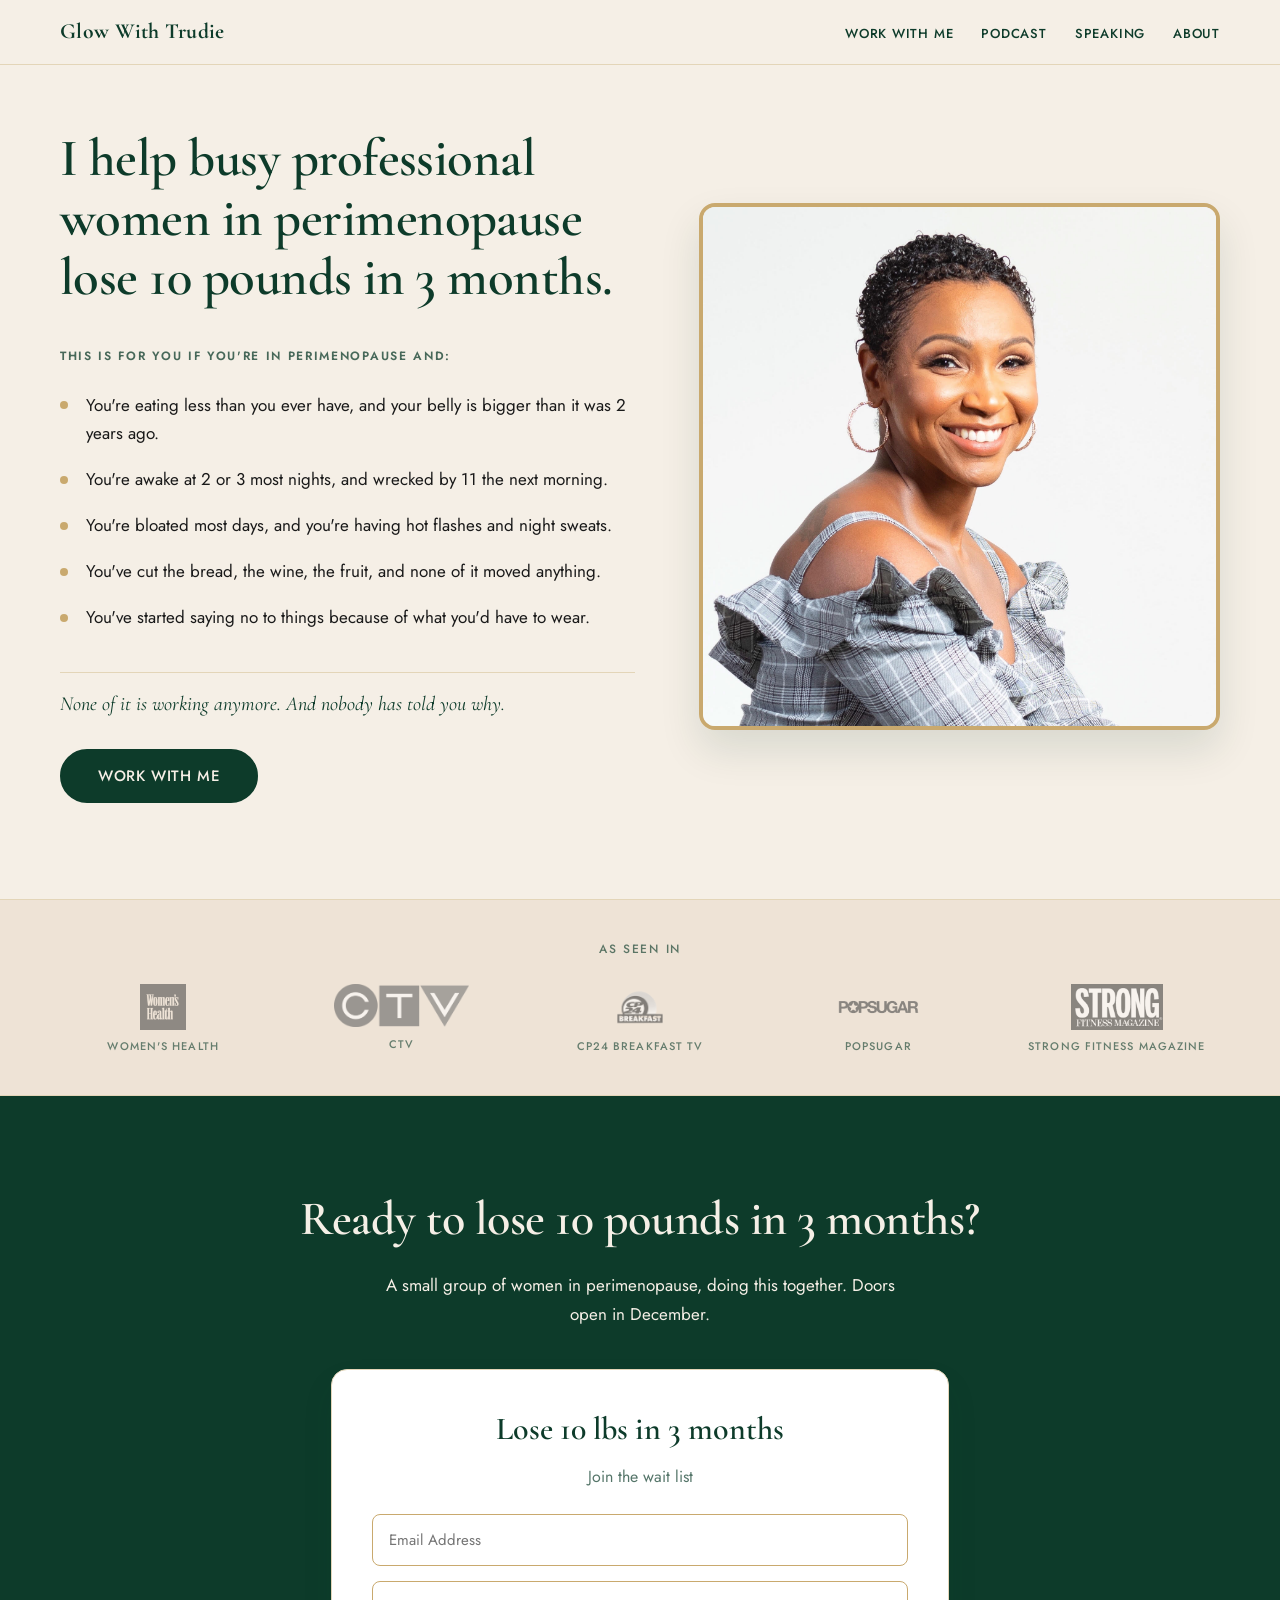
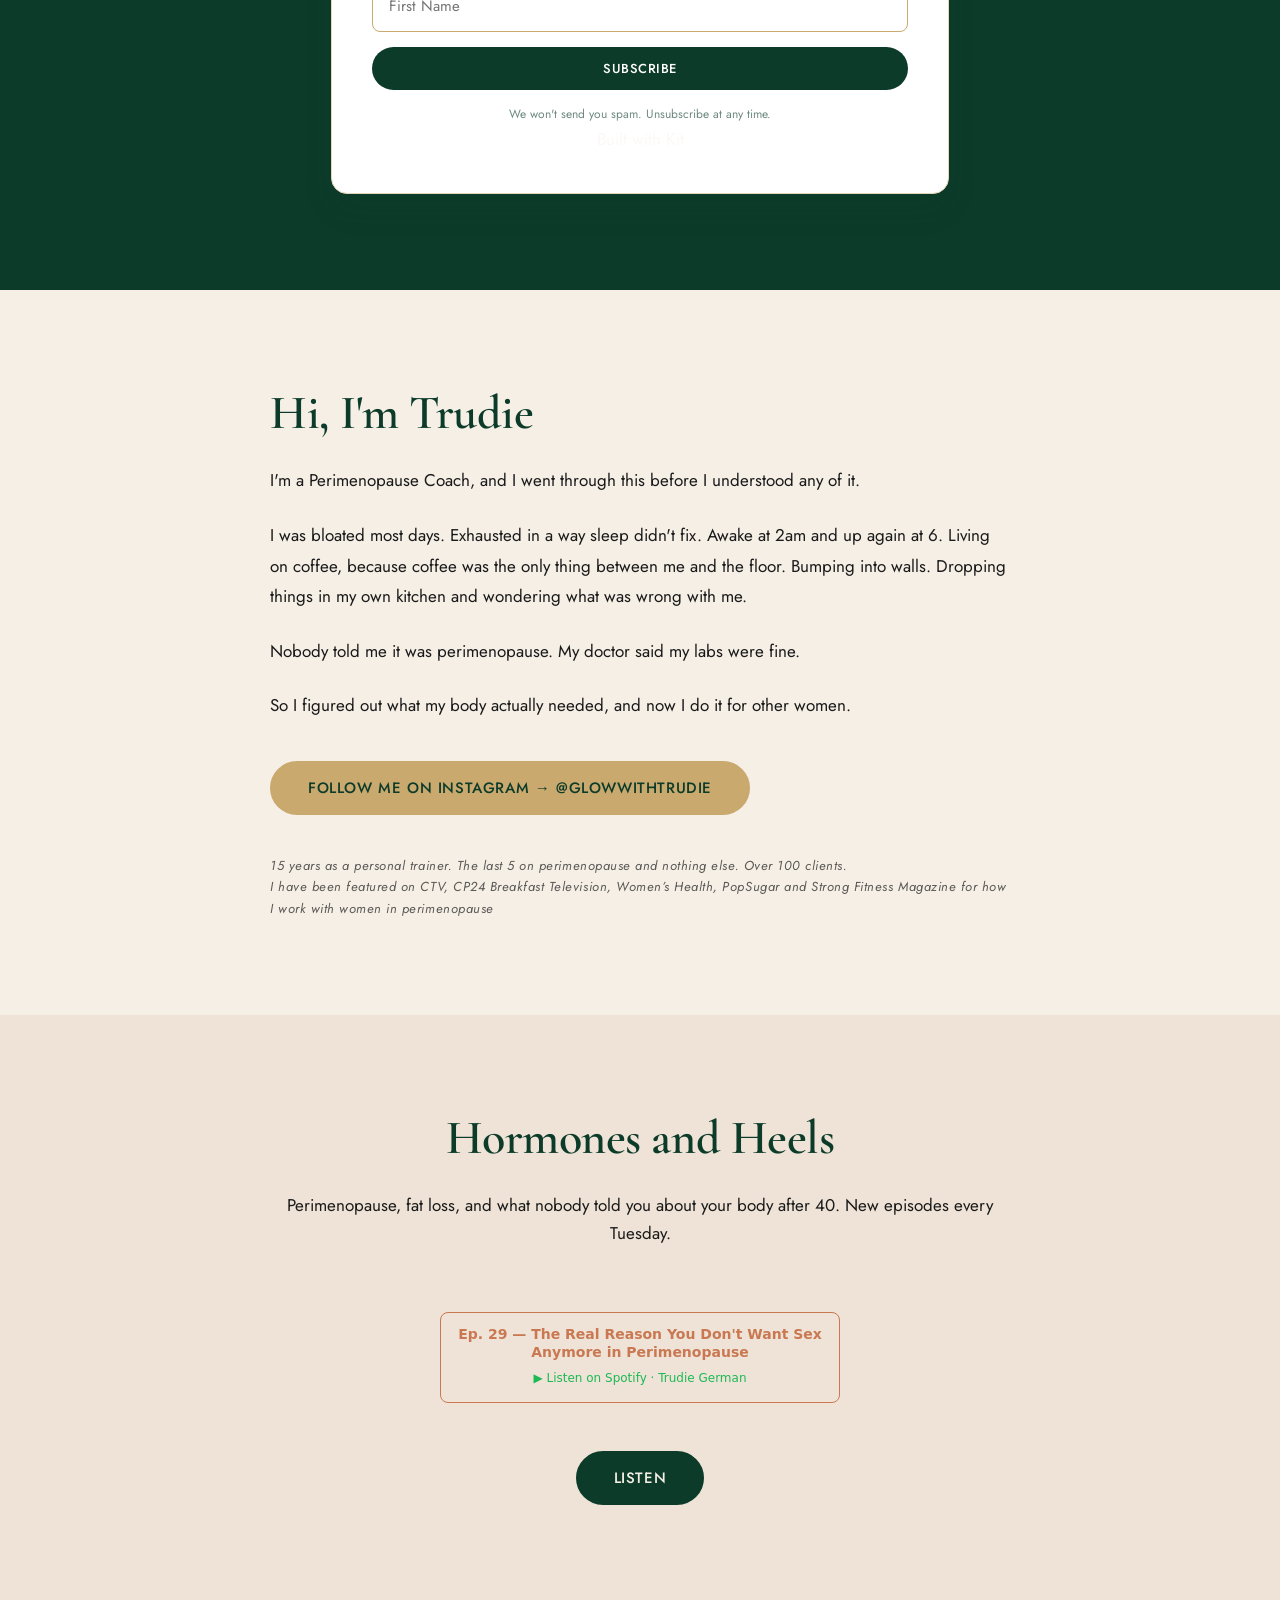
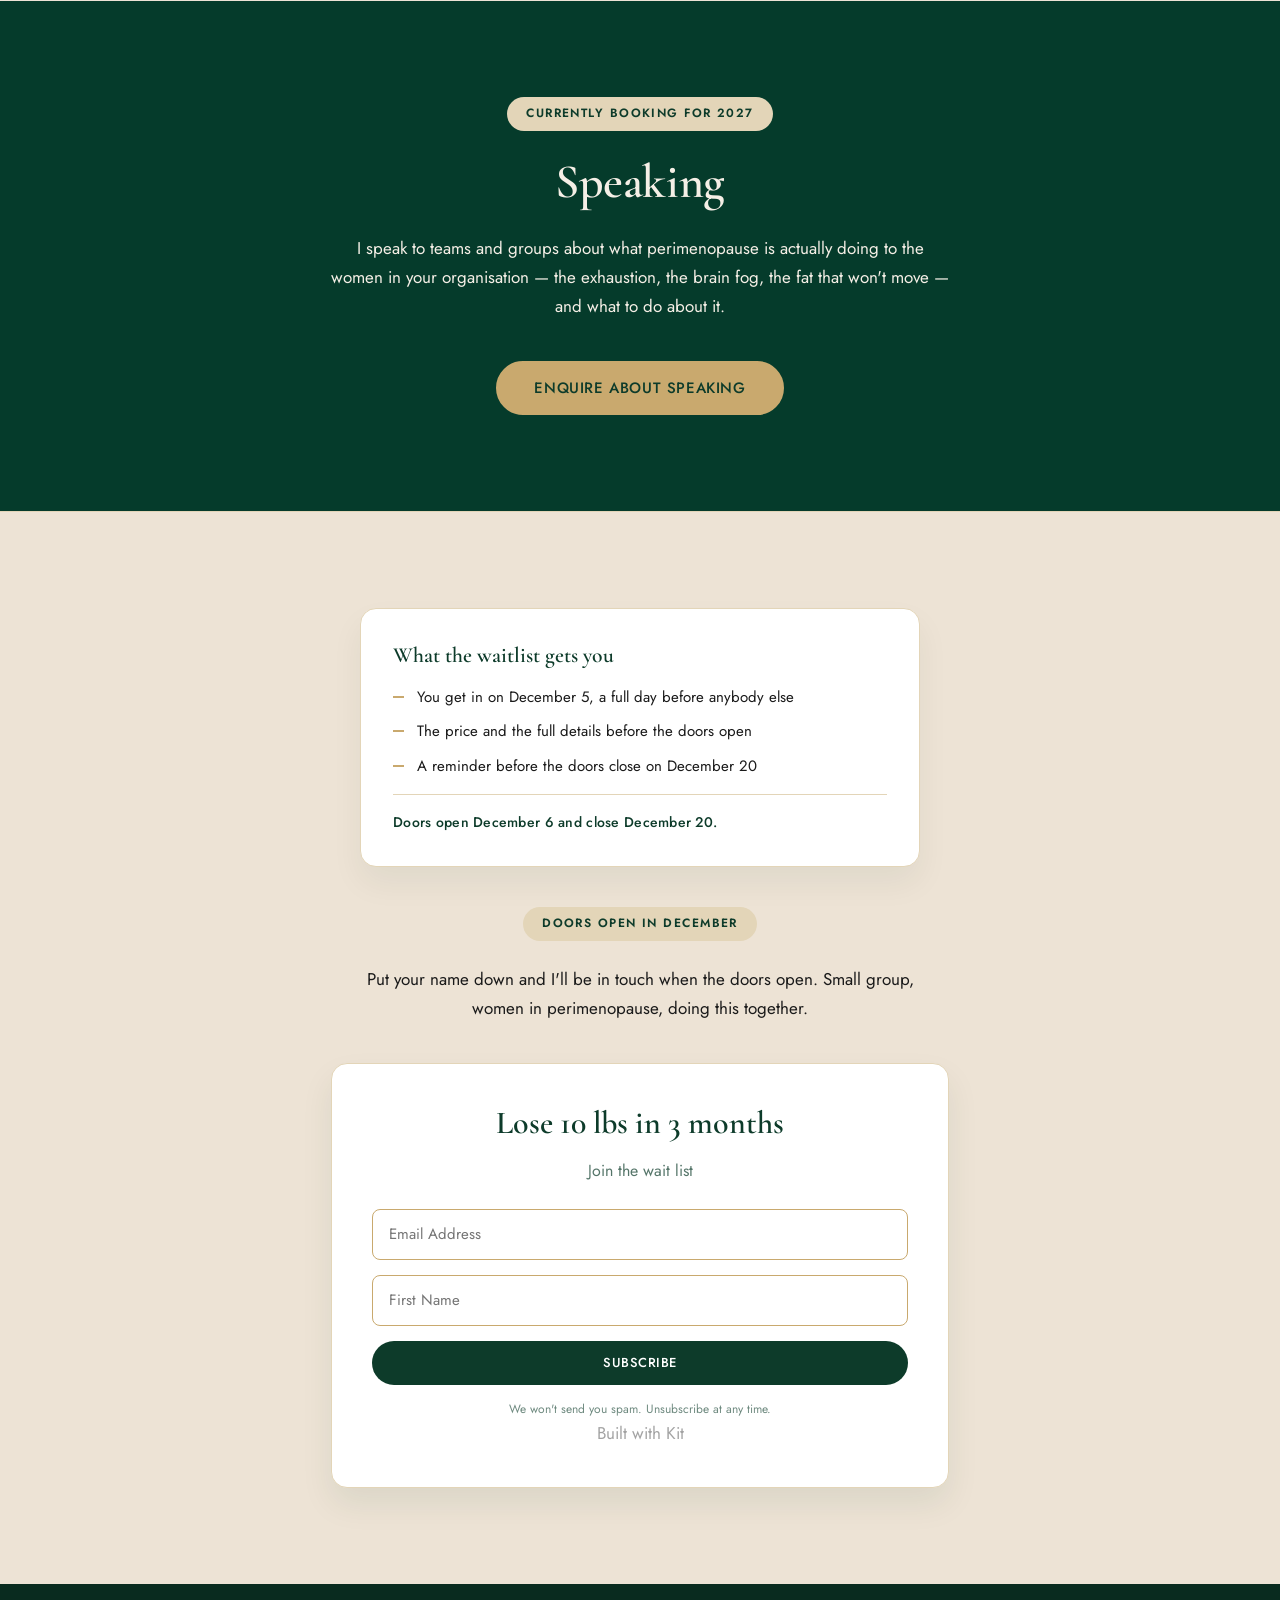
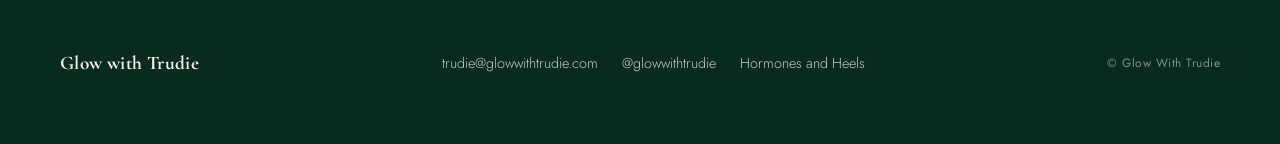
==== commit 2aa308f8: "Update index.html H1 title change" ====
--- a/index.html
+++ b/index.html
@@ -39,7 +39,7 @@
 
         <div class="hero-copy">
           <h1 class="hero-headline">
-            I help busy professional women in perimenopause lose 10 pounds in 3 months, even if everything that used to work has stopped&mdash;without giving up carbs, wine, or dinners out.
+            I help busy professional women in perimenopause lose 10 pounds in 3 months.
           </h1>
 
           <p class="pain-list-title">This is for you if you're in perimenopause and:</p>
@@ -307,4 +307,4 @@
     });
   </script>
 </body>
-</html>+</html>
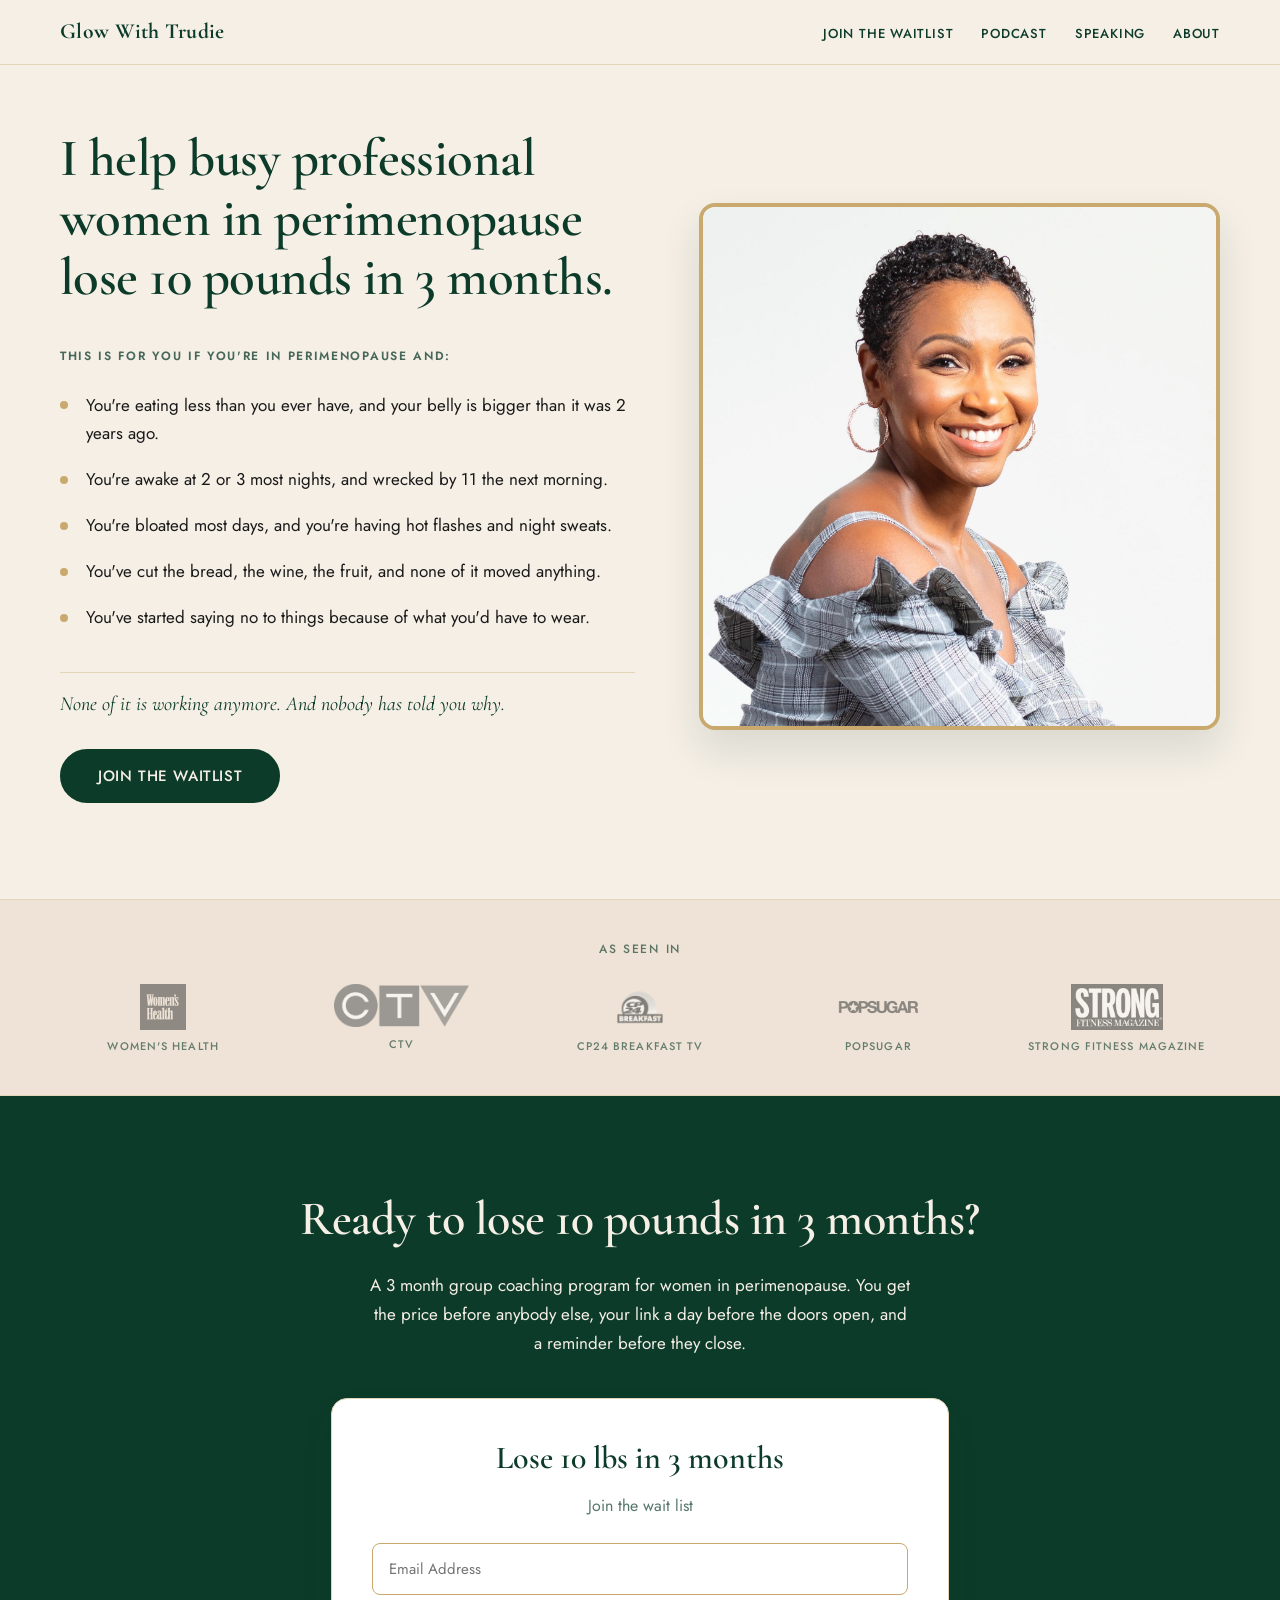
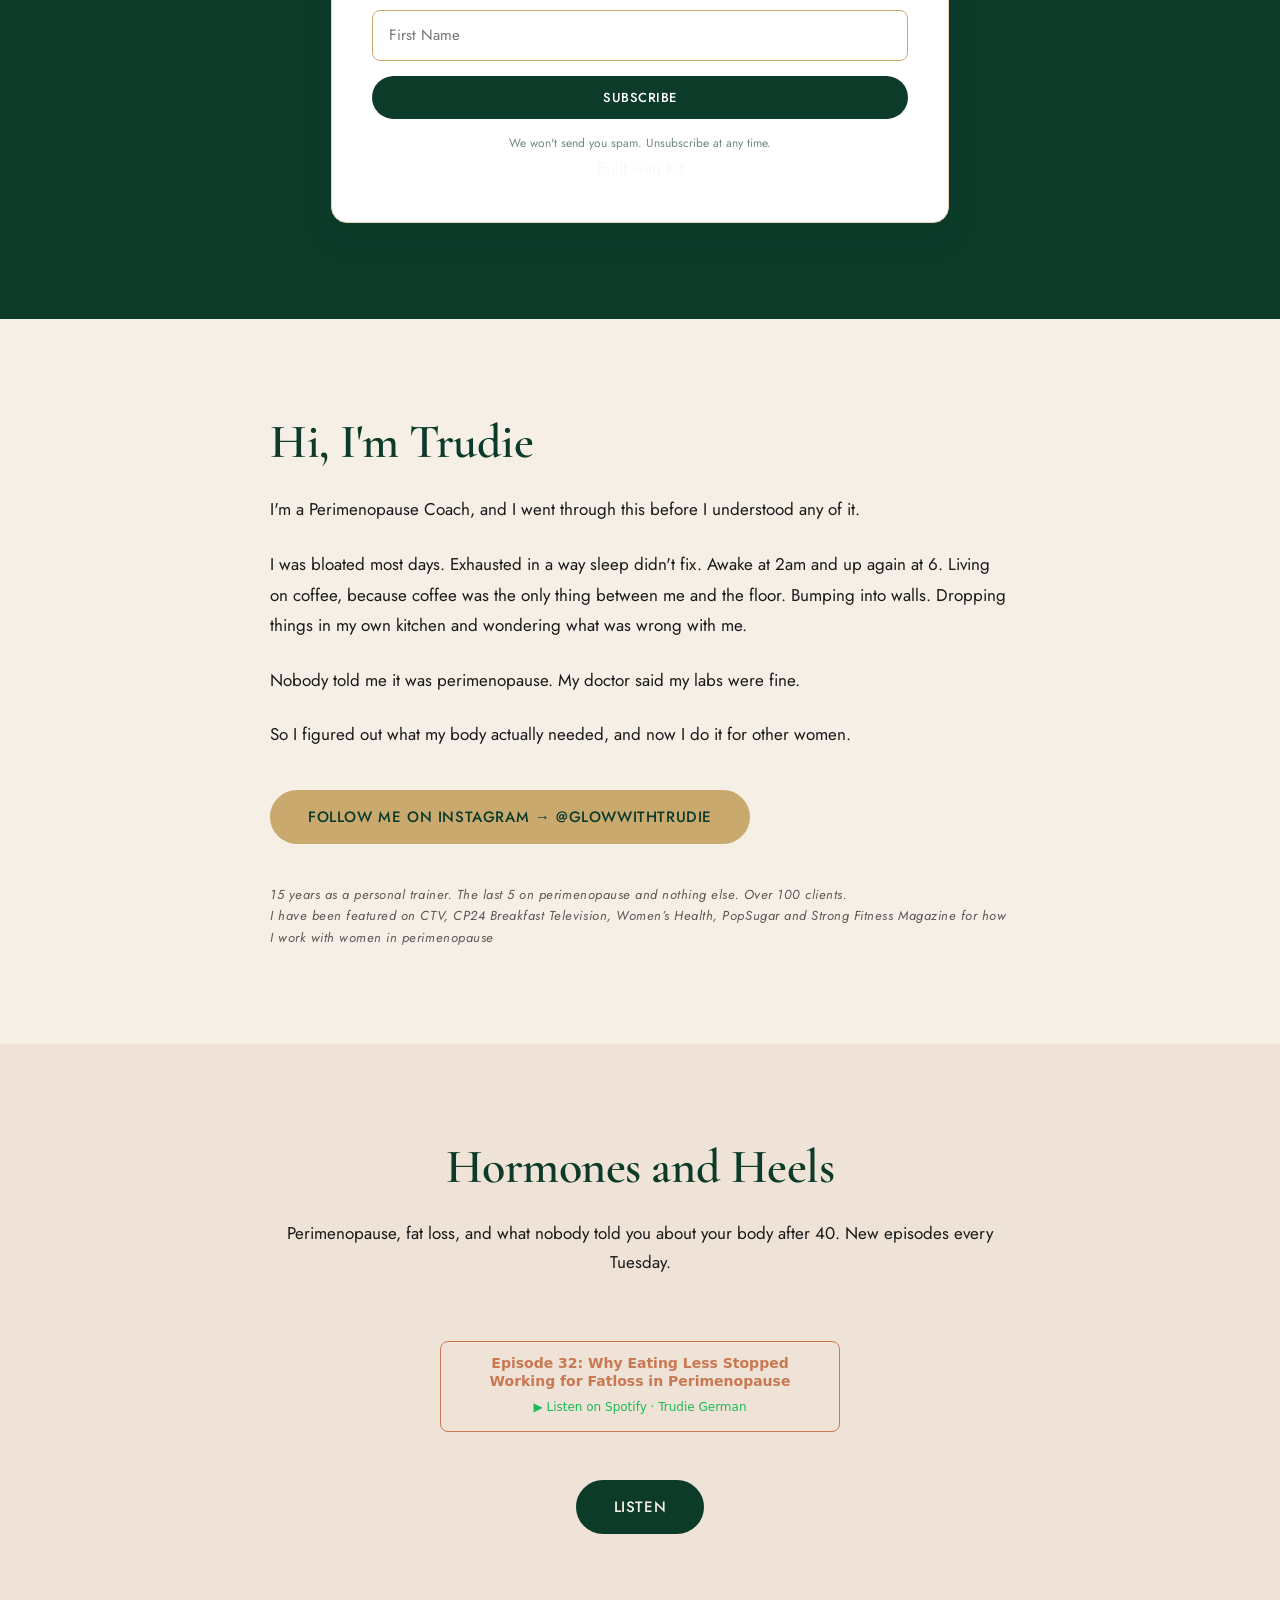
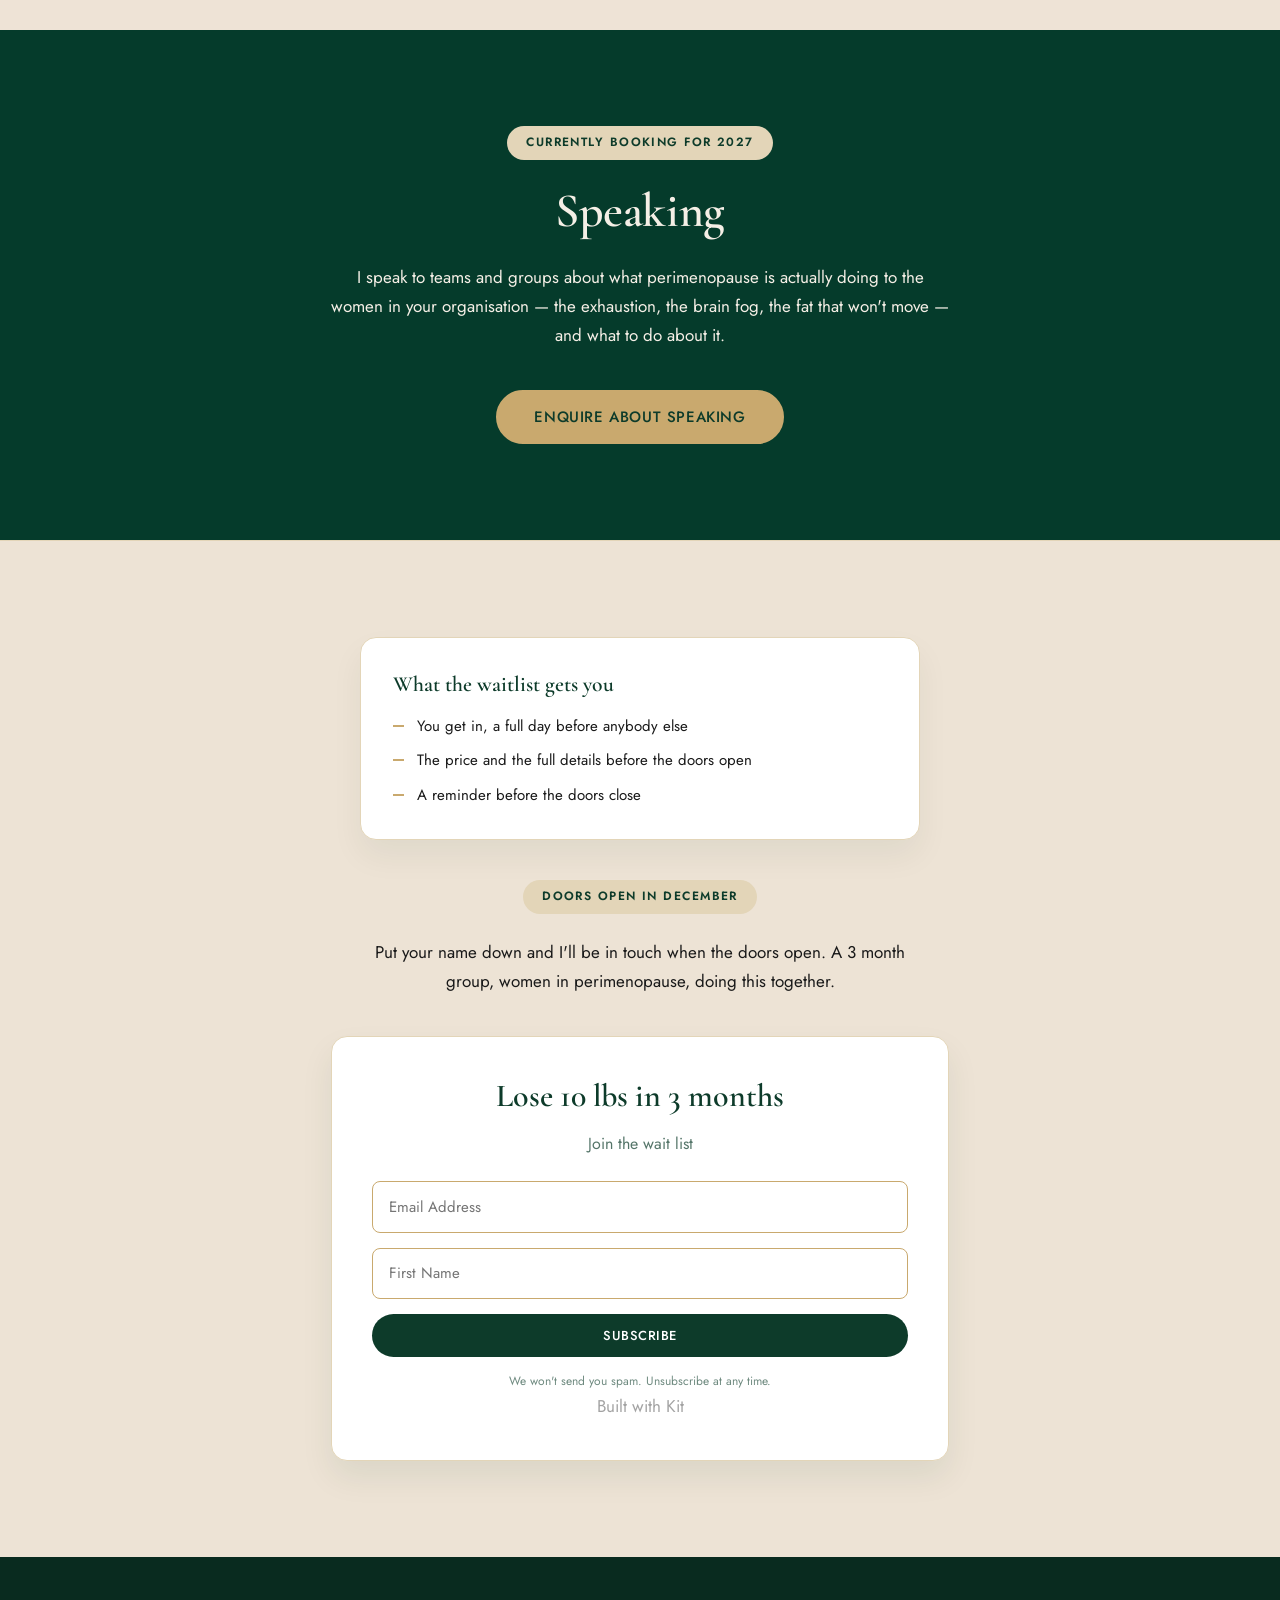
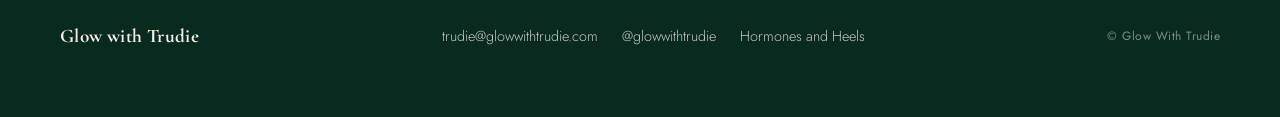
==== commit 976bc533: "Update index.html Buttons" ====
--- a/index.html
+++ b/index.html
@@ -23,7 +23,7 @@
         <span></span><span></span><span></span>
       </button>
       <ul class="nav-links" id="navLinks">
-        <li><a href="#work-with-me">Work with me</a></li>
+        <li><a href="#work-with-me">Join the waitlist</a></li>
         <li><a href="#podcast">Podcast</a></li>
         <li><a href="#speaking">Speaking</a></li>
         <li><a href="#about">About</a></li>
@@ -54,7 +54,7 @@
 
           <p class="split-close">None of it is working anymore. And nobody has told you why.</p>
 
-          <a href="#join-form" class="btn btn-primary">Work with me</a>
+          <a href="#join-form" class="btn btn-primary">Join the waitlist</a>
         </div>
 
         <div class="hero-image">
@@ -103,7 +103,7 @@
       <div class="container narrow">
         <h2 class="section-headline">Ready to lose 10 pounds in 3 months?</h2>
         <p class="section-body">
-          A small group of women in perimenopause, doing this together. Doors open in December.
+          A 3 month group coaching program for women in perimenopause. You get the price before anybody else, your link a day before the doors open, and a reminder before they close.
         </p>
 
         <div class="form-embed">
@@ -182,11 +182,11 @@
 
         <div class="podcast-episode">
           <div style="display:flex; justify-content:center; padding:24px 16px;">
-            <a href="https://creators.spotify.com/pod/profile/trudie-german1/episodes/Episode--29-The-Real-Reason-You-Dont-Want-Sex-Anymore-in-Perimenopause-Its-Not-What-You-Think-e3mso1c" target="_blank" rel="noopener" style="display:block; padding:12px 16px; border:1px solid #c97852; border-radius:8px;
+            <a href="https://open.spotify.com/episode/2gn9PMDR5aVCDnO9b7FgMg?si=7fa1494b832645d2" target="_blank" rel="noopener" style="display:block; padding:12px 16px; border:1px solid #c97852; border-radius:8px;
                       font-family:system-ui,sans-serif; text-decoration:none; color:#c97852;
                       width:100%; max-width:400px; box-sizing:border-box;">
               <strong style="display:block; font-size:14px; line-height:1.3;">
-                Ep. 29 — The Real Reason You Don't Want Sex Anymore in Perimenopause
+                Episode 32: Why Eating Less Stopped Working for Fatloss in Perimenopause
               </strong>
               <span style="font-size:12px; color:#1DB954;">
                 ▶ Listen on Spotify · Trudie German
@@ -221,16 +221,15 @@
         <div class="waitlist-perks">
           <h3 class="waitlist-perks-title">What the waitlist gets you</h3>
           <ul class="waitlist-perks-list">
-            <li>You get in on December 5, a full day before anybody else</li>
+            <li>You get in, a full day before anybody else</li>
             <li>The price and the full details before the doors open</li>
-            <li>A reminder before the doors close on December 20</li>
+            <li>A reminder before the doors close</li>
           </ul>
-          <p class="waitlist-perks-close">Doors open December 6 and close December 20.</p>
         </div>
 
         <p class="availability-badge">Doors open in December</p>
         <p class="section-body">
-          Put your name down and I'll be in touch when the doors open. Small group, women in perimenopause, doing this together.
+          Put your name down and I'll be in touch when the doors open. A 3 month group, women in perimenopause, doing this together.
         </p>
 
         <div class="form-embed">
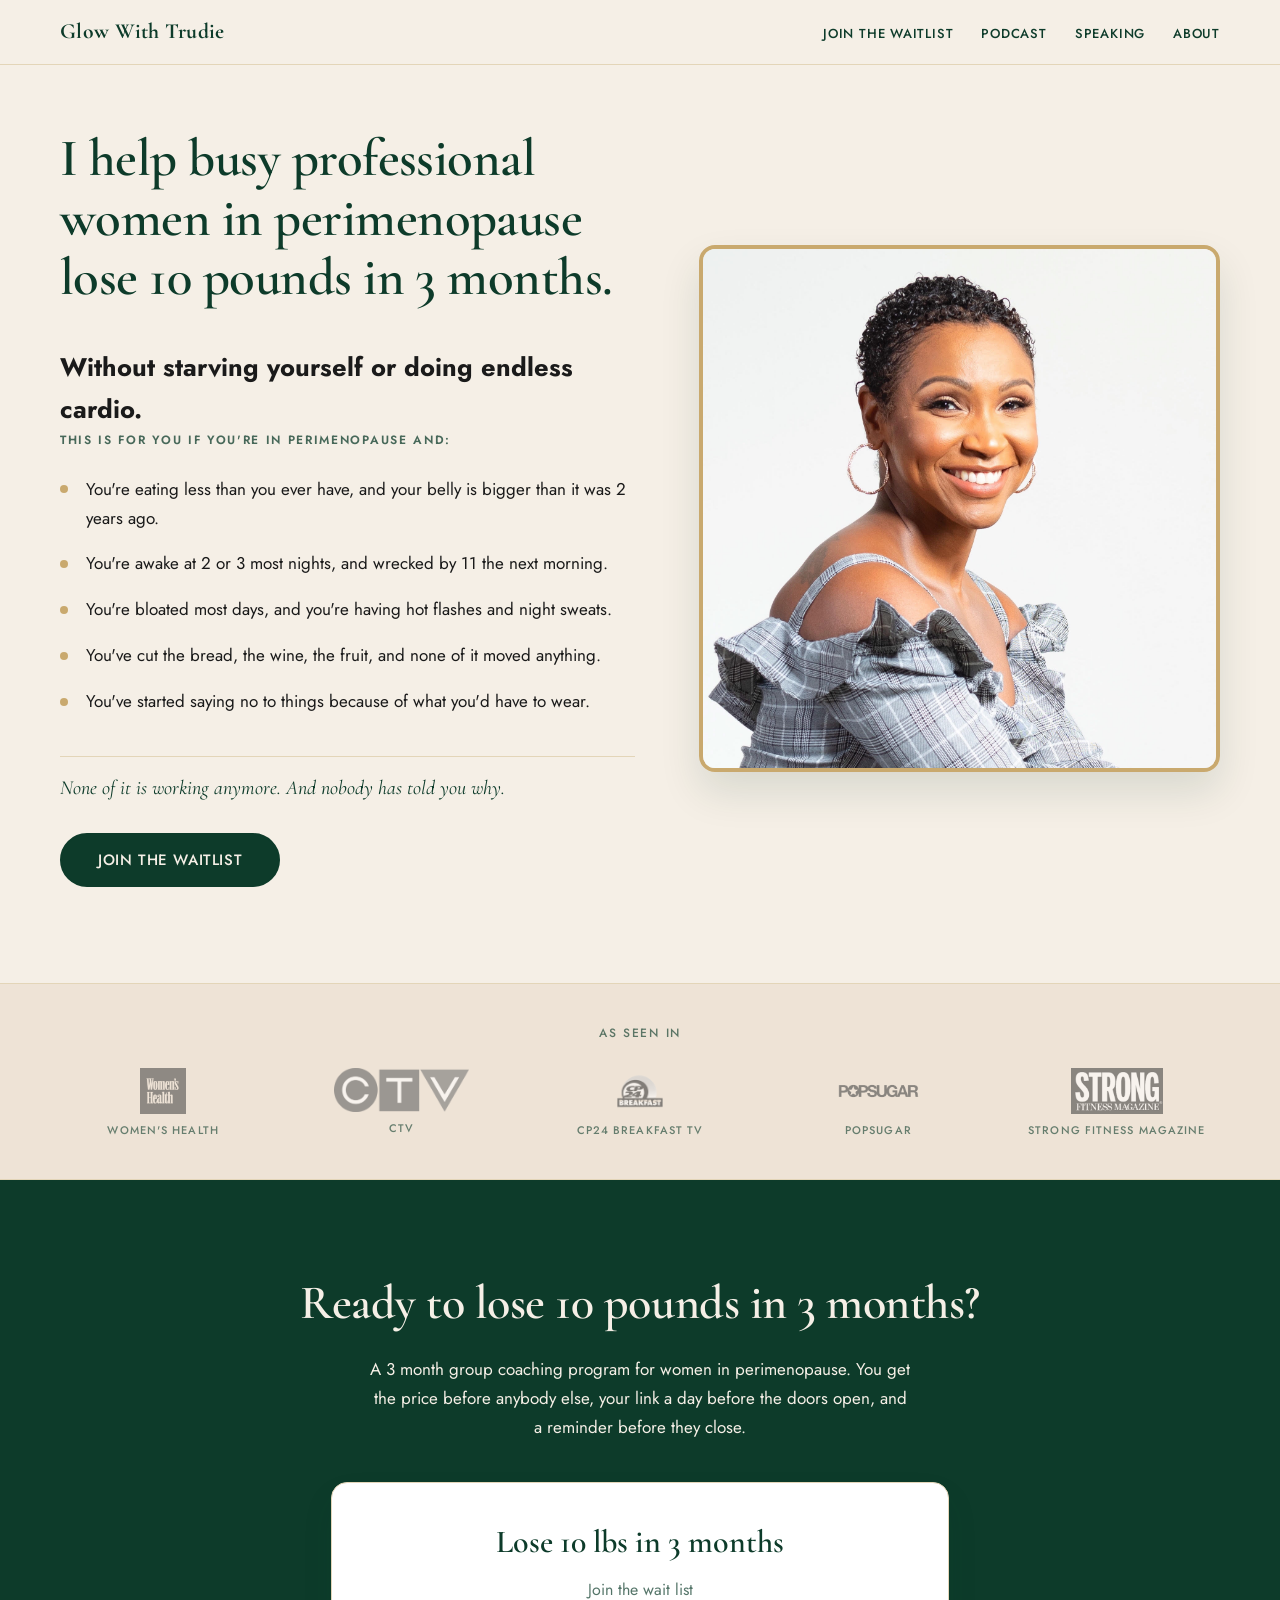
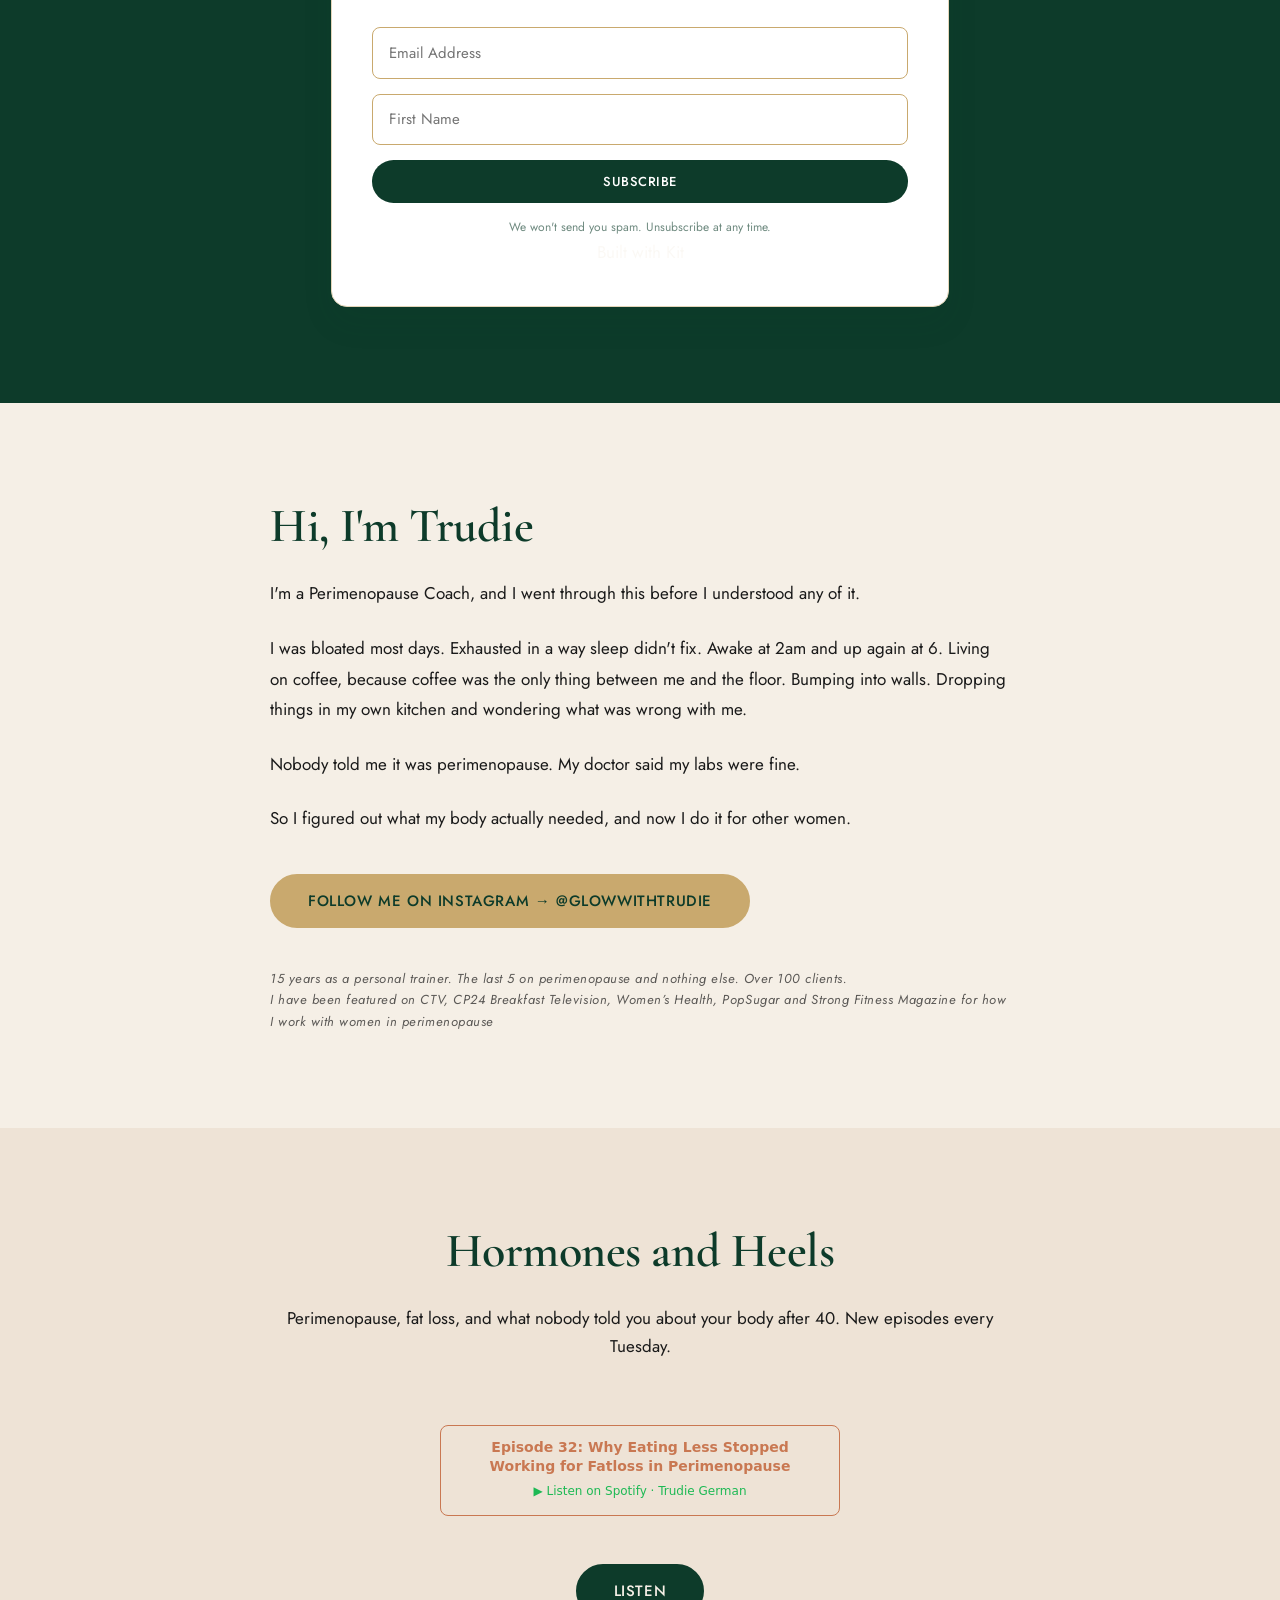
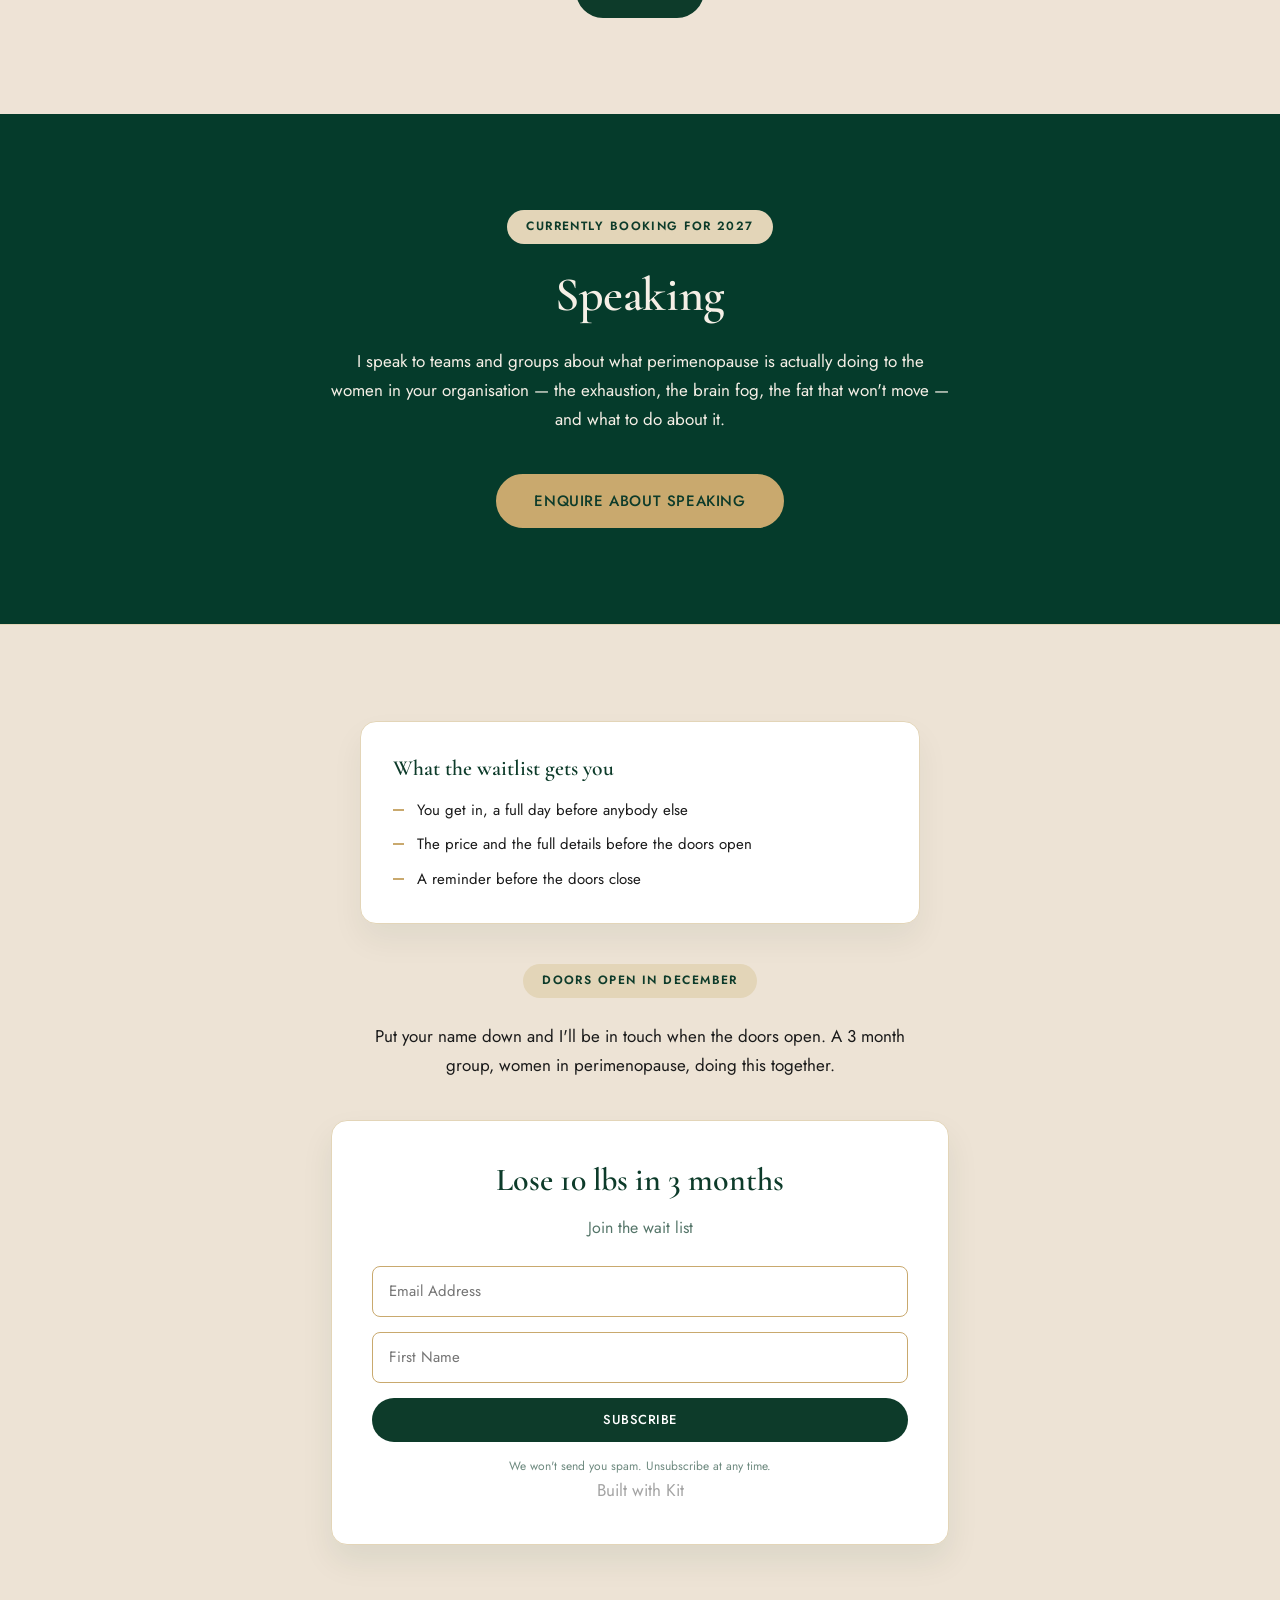
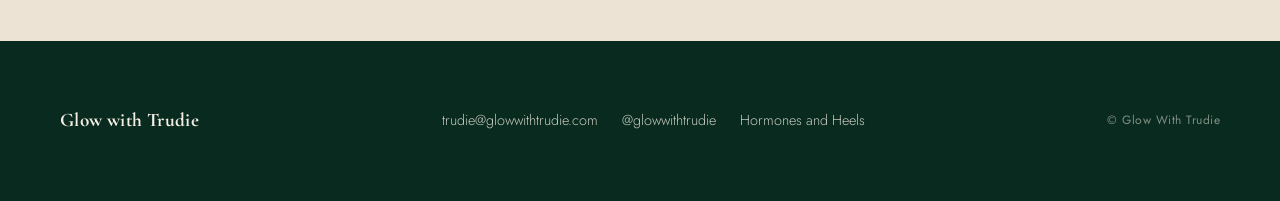
==== commit 94464782: "Update index.html h2" ====
--- a/index.html
+++ b/index.html
@@ -41,6 +41,7 @@
           <h1 class="hero-headline">
             I help busy professional women in perimenopause lose 10 pounds in 3 months.
           </h1>
+          <h2>Without starving yourself or doing endless cardio.</h2>
 
           <p class="pain-list-title">This is for you if you're in perimenopause and:</p>
 
